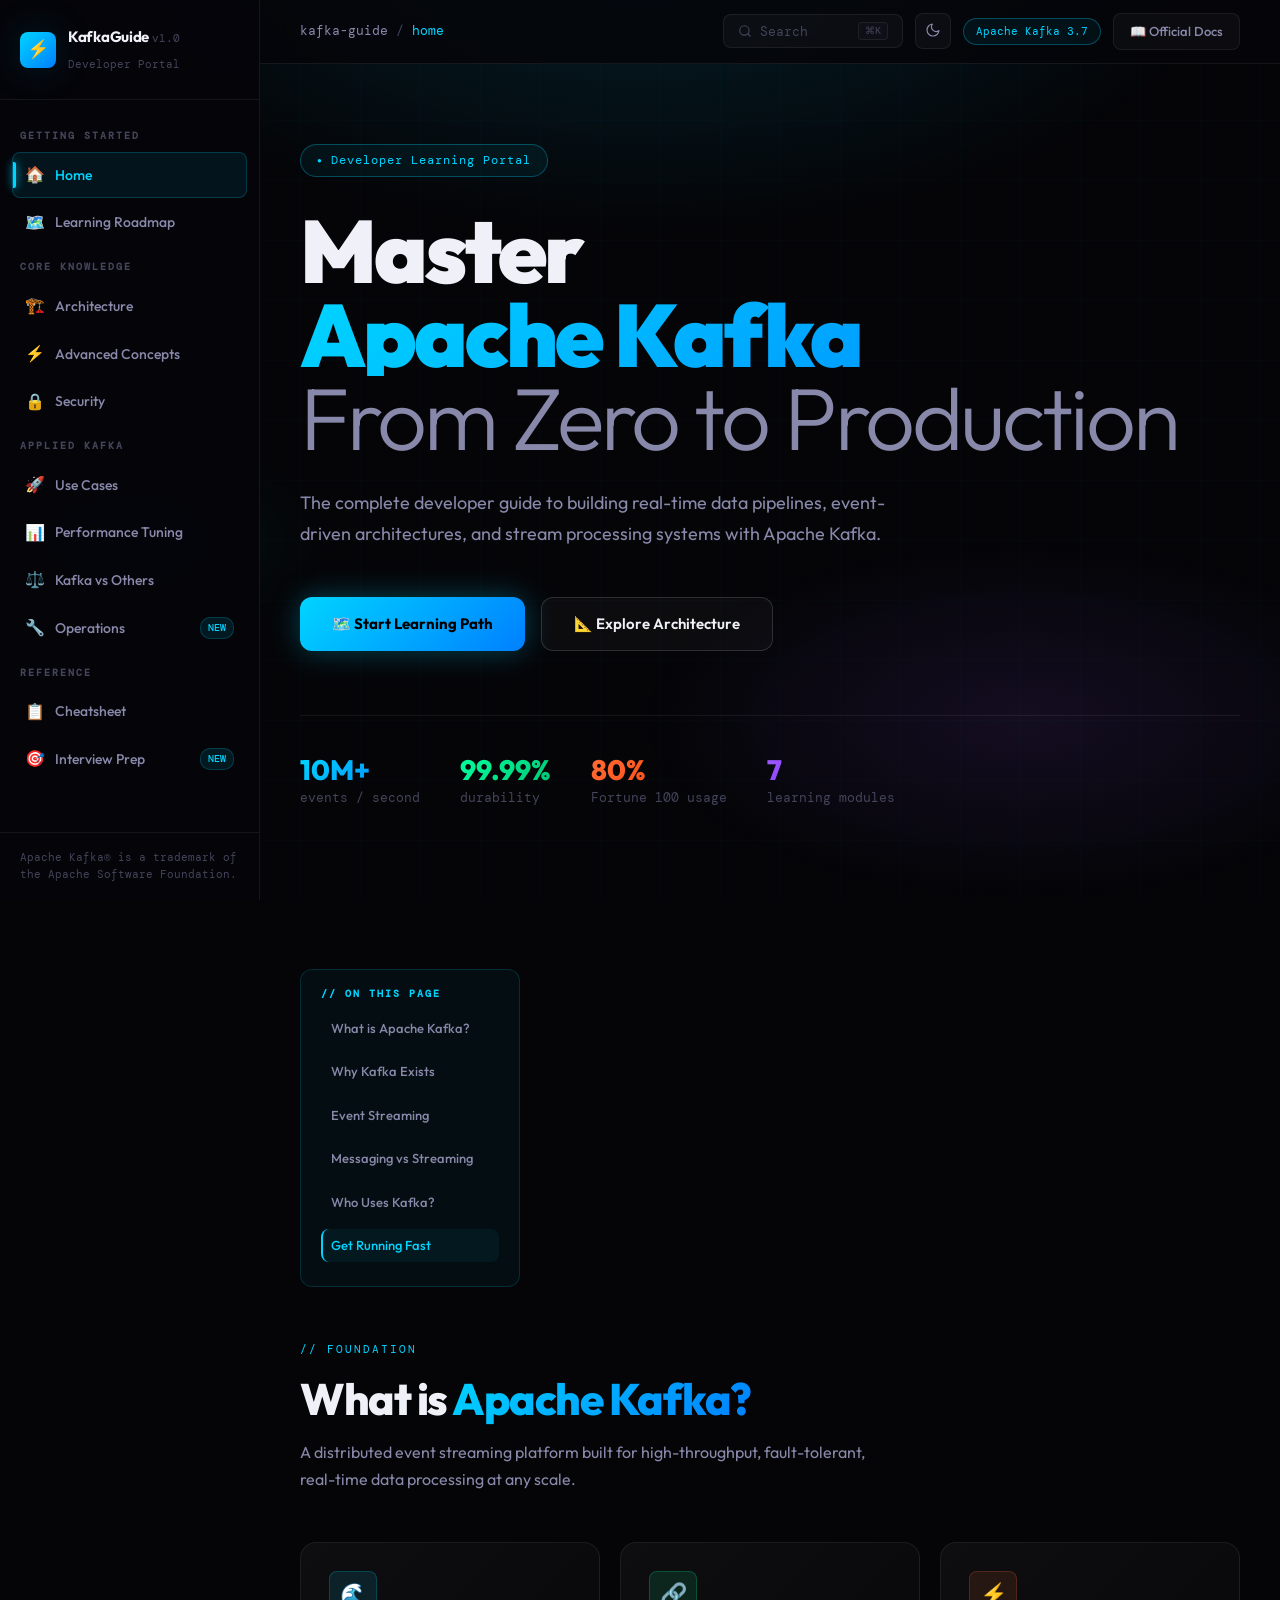
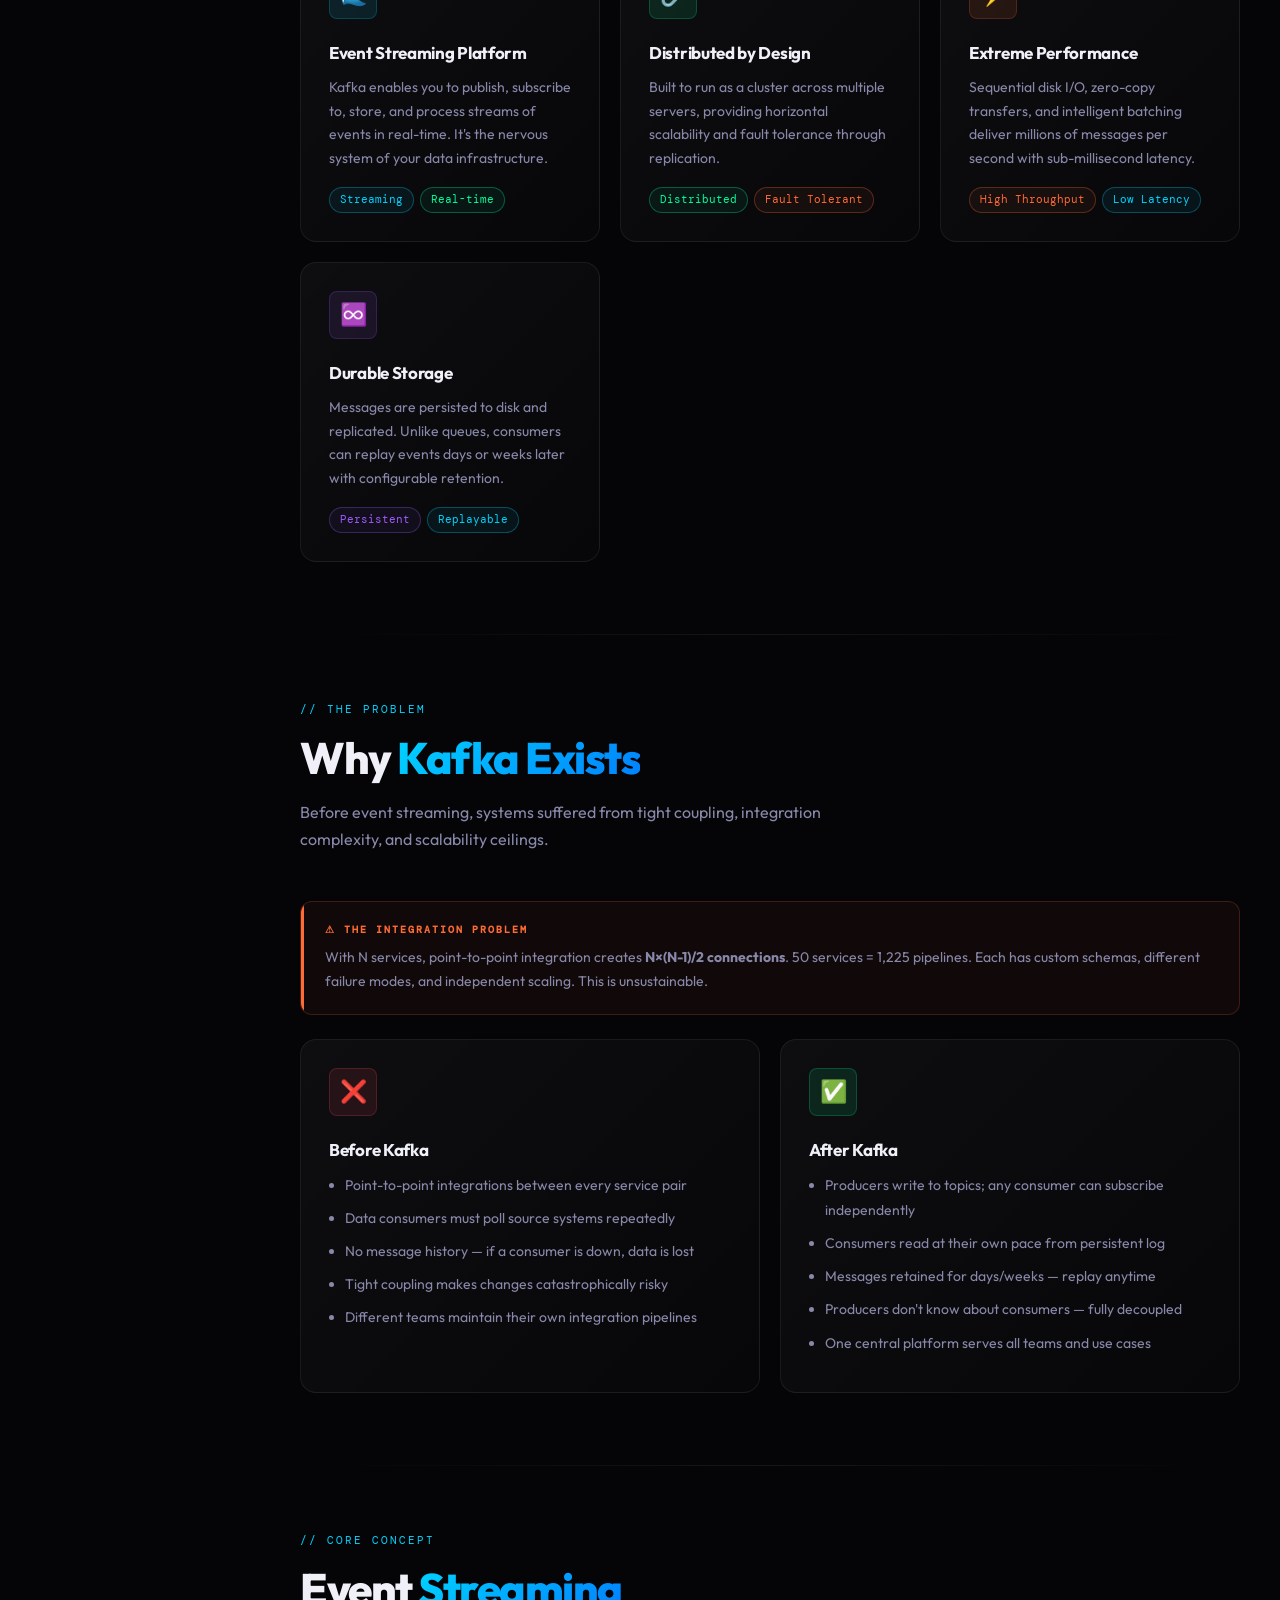
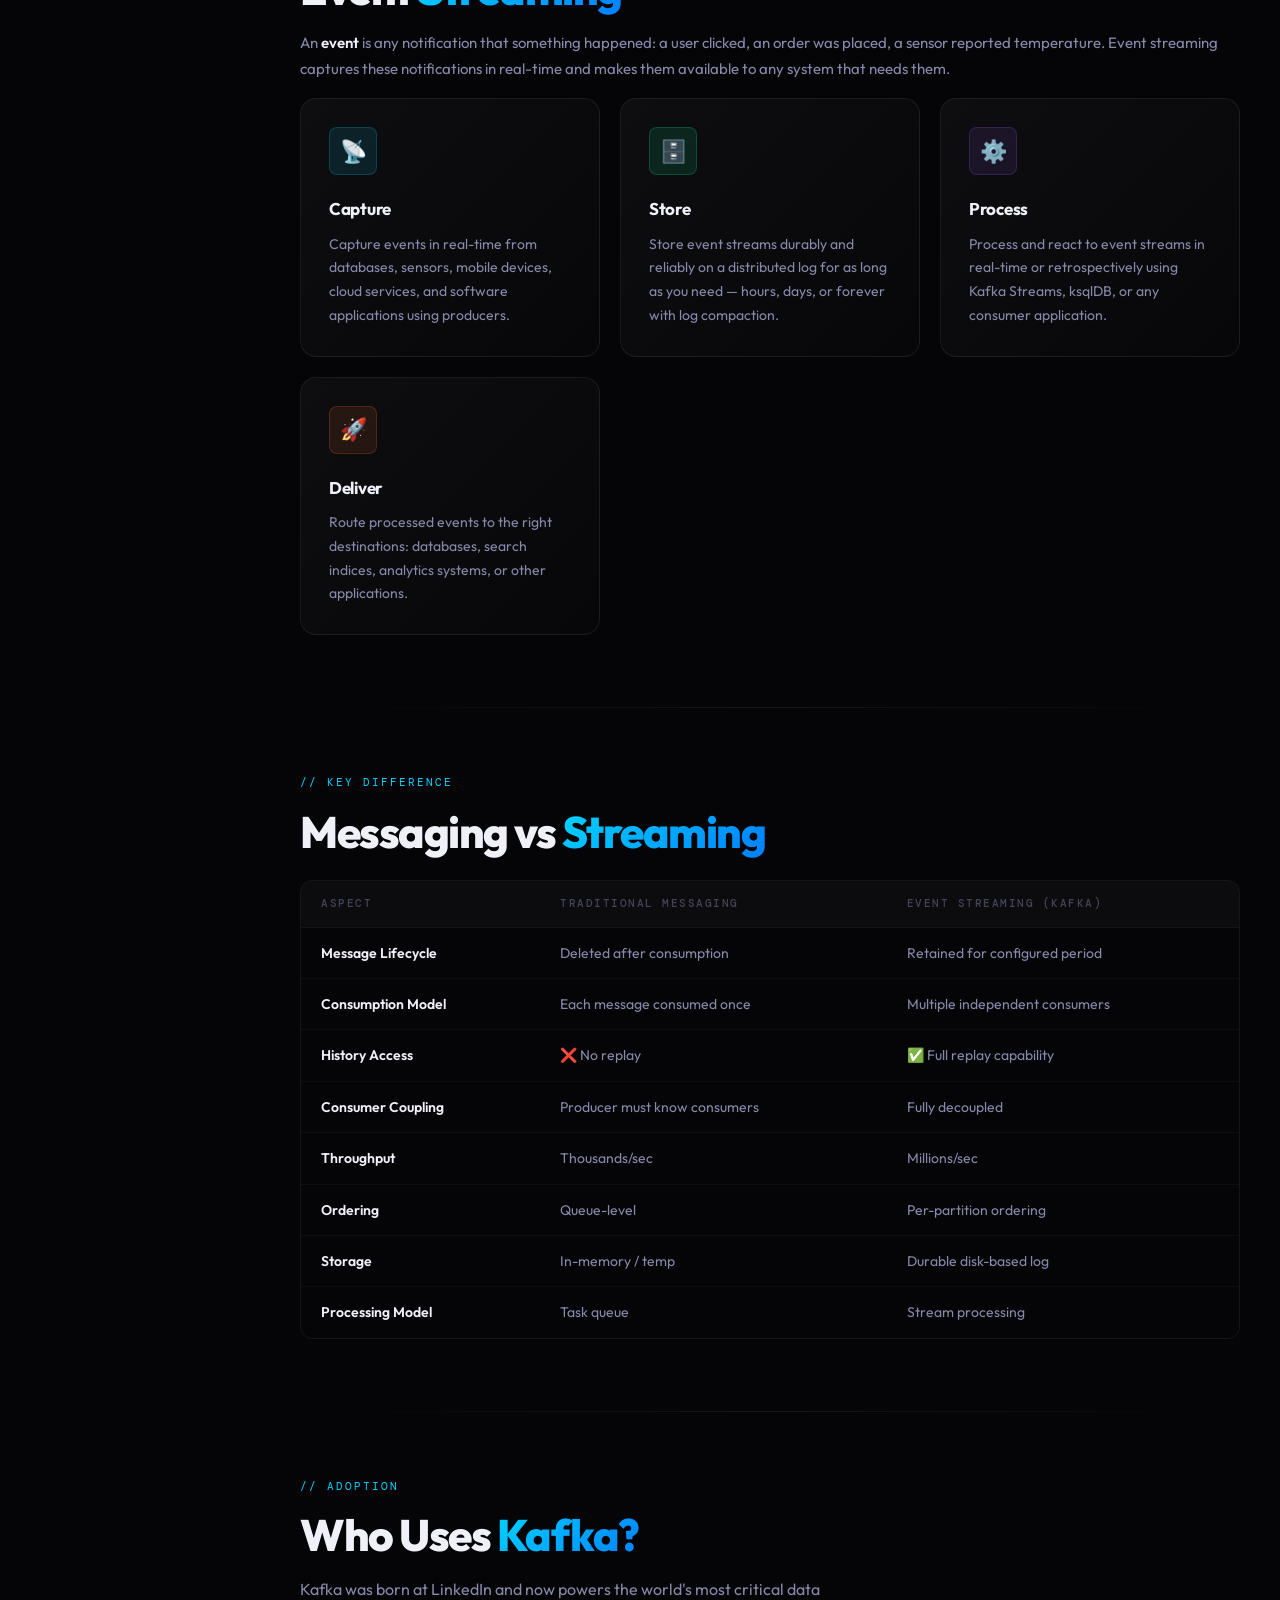
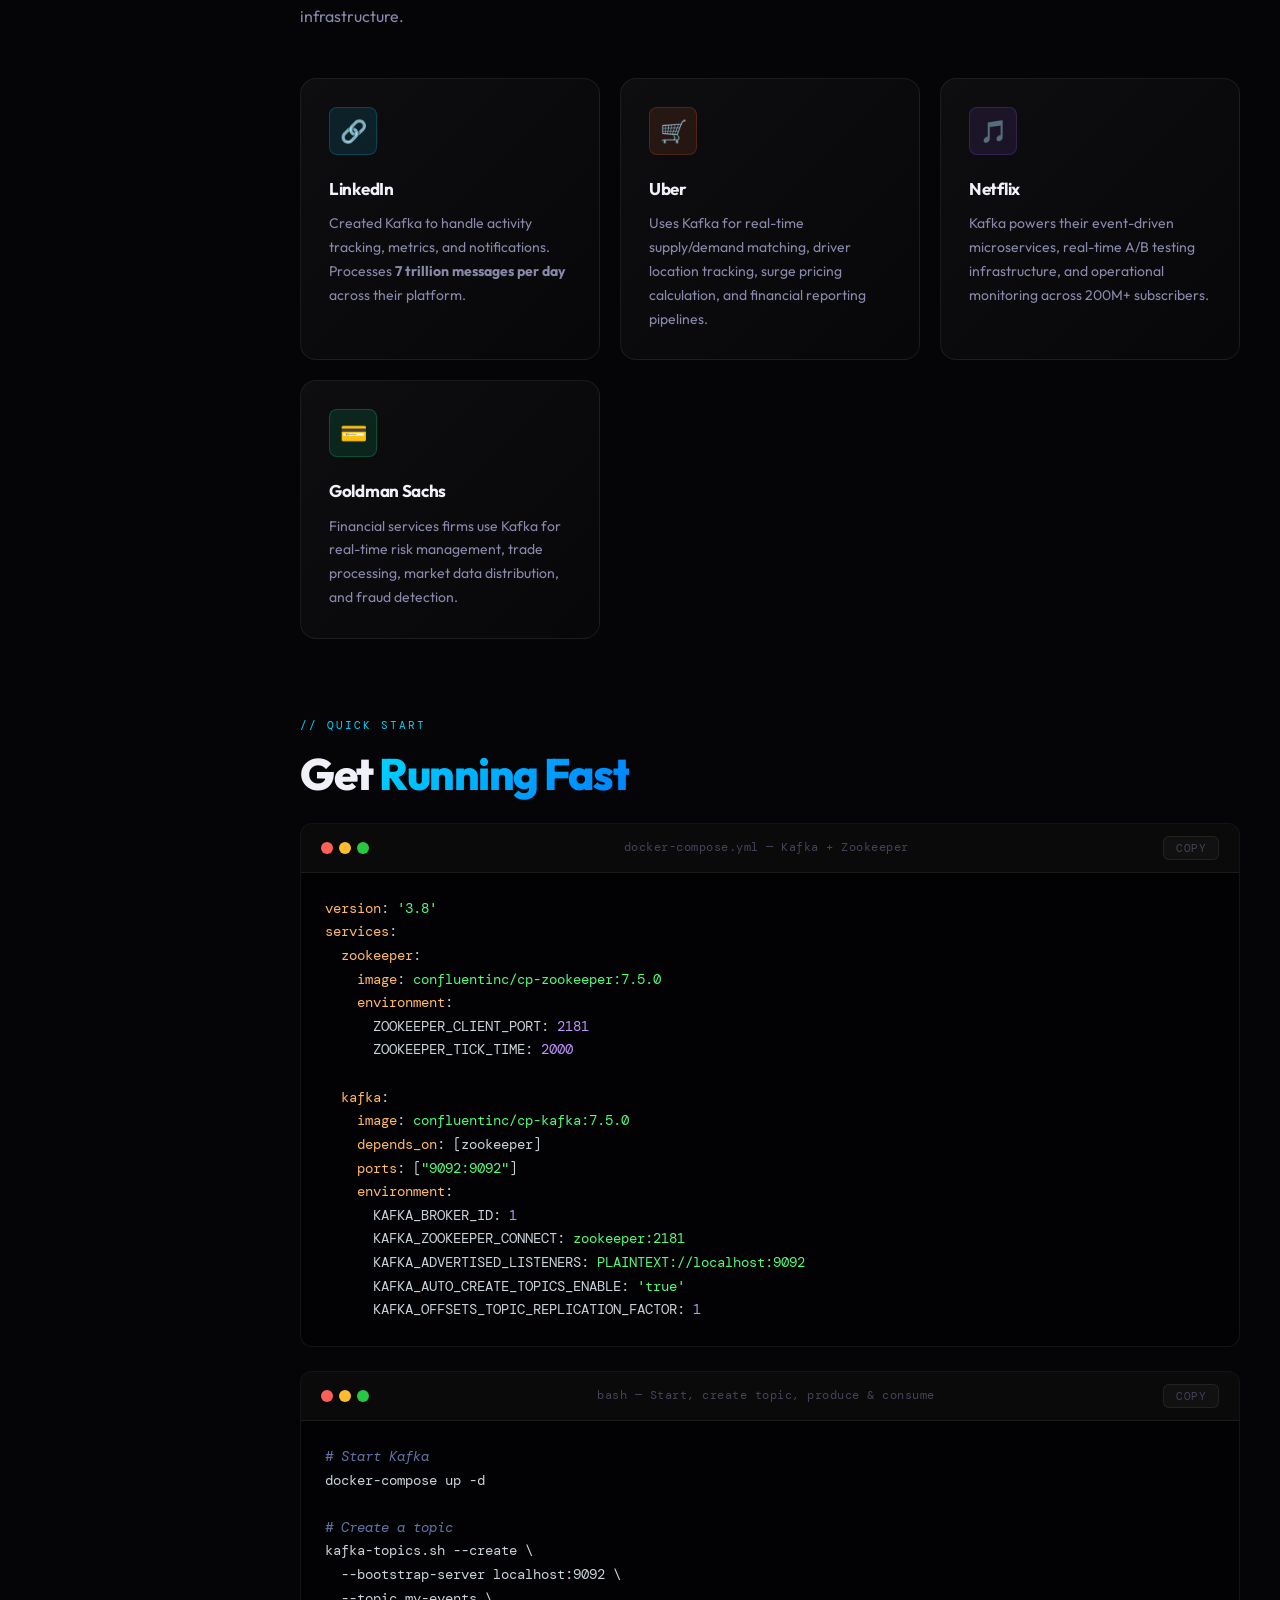
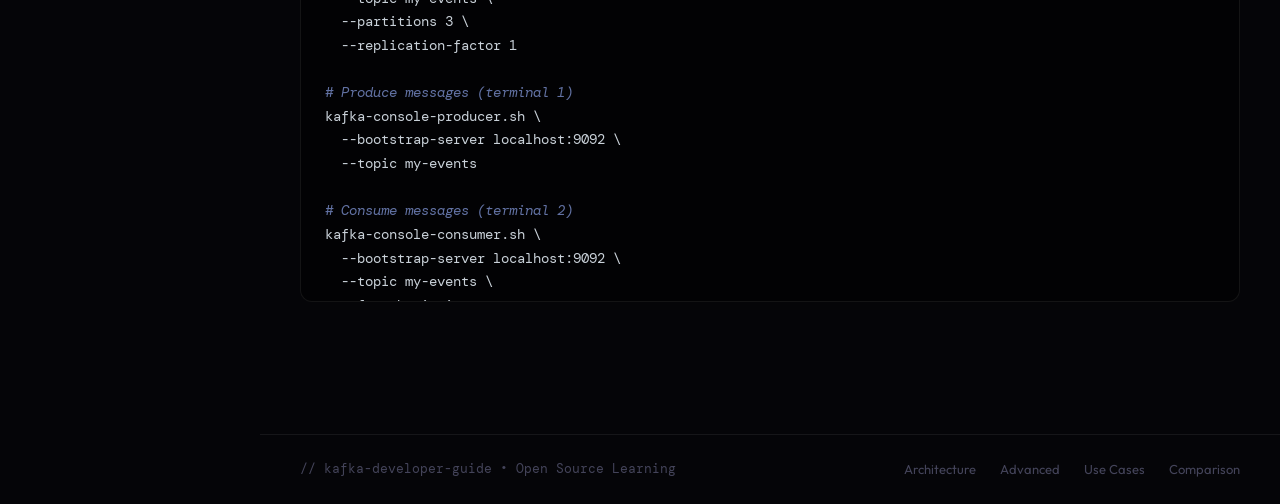
==== index.html @ 5b2eb234 "Merge branch 'master' of https://github.com/deannos/kafka-learning-guide" ====
<!doctype html>
<html lang="en" data-theme="dark">
  <head>
    <meta charset="UTF-8" />
    <meta name="viewport" content="width=device-width, initial-scale=1.0" />
    <title>Kafka Developer Guide — Learn Apache Kafka</title>
    <meta
      name="description"
      content="The complete developer guide to Apache Kafka — event streaming, real-time data pipelines, stream processing, and production architecture from zero to expert."
    />
    <link rel="preconnect" href="https://fonts.googleapis.com" />
    <link rel="preconnect" href="https://fonts.gstatic.com" crossorigin />
    <script>
      !(function () {
        var t = localStorage.getItem("kguide-theme");
        t && document.documentElement.setAttribute("data-theme", t);
      })();
    </script>
    <link rel="icon" href="favicon.svg" type="image/svg+xml" />
    <link rel="stylesheet" href="css/style.css" />
  </head>
  <body>
    <button class="sidebar-toggle">☰</button>

    <div class="site-wrapper">
      <!-- SIDEBAR -->
      <aside class="sidebar">
        <a href="index.html" class="sidebar-logo">
          <div class="sidebar-logo-icon">⚡</div>
          <div class="sidebar-logo-text">
            <span class="name">KafkaGuide</span>
            <span class="version">v1.0 Developer Portal</span>
          </div>
        </a>
        <nav class="sidebar-nav">
          <div class="nav-section-label">Getting Started</div>
          <a href="index.html" class="nav-item"
            ><span class="nav-icon">🏠</span> Home</a
          >
          <a href="roadmap.html" class="nav-item"
            ><span class="nav-icon">🗺️</span> Learning Roadmap</a
          >
          <div class="nav-section-label">Core Knowledge</div>
          <a href="architecture.html" class="nav-item"
            ><span class="nav-icon">🏗️</span> Architecture</a
          >
          <a href="advanced.html" class="nav-item"
            ><span class="nav-icon">⚡</span> Advanced Concepts</a
          >
          <a href="security.html" class="nav-item"
            ><span class="nav-icon">🔒</span> Security</a
          >
          <div class="nav-section-label">Applied Kafka</div>
          <a href="usecases.html" class="nav-item"
            ><span class="nav-icon">🚀</span> Use Cases</a
          >
          <a href="performance.html" class="nav-item"
            ><span class="nav-icon">📊</span> Performance Tuning</a
          >
          <a href="comparison.html" class="nav-item"
            ><span class="nav-icon">⚖️</span> Kafka vs Others</a
          >
          <a href="operations.html" class="nav-item"
            ><span class="nav-icon">🔧</span> Operations<span class="nav-badge"
              >NEW</span
            ></a
          >
          <div class="nav-section-label">Reference</div>
          <a href="cheatsheet.html" class="nav-item"
            ><span class="nav-icon">📋</span> Cheatsheet</a
          >
          <a href="interview.html" class="nav-item"
            ><span class="nav-icon">🎯</span> Interview Prep<span
              class="nav-badge"
              >NEW</span
            ></a
          >
        </nav>
        <div class="sidebar-footer">
          <div class="sidebar-footer-text">
            Apache Kafka® is a trademark of<br />the Apache Software Foundation.
          </div>
        </div>
      </aside>

      <!-- MAIN -->
      <div class="main-content">
        <header class="header">
          <div class="header-breadcrumb">
            <span>kafka-guide</span>
            <span style="color: var(--text-muted)">/</span>
            <span class="current">home</span>
          </div>
          <div class="header-right">
            <button
              class="theme-toggle"
              title="Toggle dark/light mode"
              aria-label="Toggle theme"
            >
              <span class="icon-sun"
                ><svg
                  xmlns="http://www.w3.org/2000/svg"
                  width="16"
                  height="16"
                  viewBox="0 0 24 24"
                  fill="none"
                  stroke="currentColor"
                  stroke-width="1.75"
                  stroke-linecap="round"
                  stroke-linejoin="round"
                >
                  <circle cx="12" cy="12" r="5" />
                  <line x1="12" y1="1" x2="12" y2="3" />
                  <line x1="12" y1="21" x2="12" y2="23" />
                  <line x1="4.22" y1="4.22" x2="5.64" y2="5.64" />
                  <line x1="18.36" y1="18.36" x2="19.78" y2="19.78" />
                  <line x1="1" y1="12" x2="3" y2="12" />
                  <line x1="21" y1="12" x2="23" y2="12" />
                  <line x1="4.22" y1="19.78" x2="5.64" y2="18.36" />
                  <line x1="18.36" y1="5.64" x2="19.78" y2="4.22" /></svg></span
              ><span class="icon-moon"
                ><svg
                  xmlns="http://www.w3.org/2000/svg"
                  width="16"
                  height="16"
                  viewBox="0 0 24 24"
                  fill="none"
                  stroke="currentColor"
                  stroke-width="1.75"
                  stroke-linecap="round"
                  stroke-linejoin="round"
                >
                  <path
                    d="M21 12.79A9 9 0 1 1 11.21 3 7 7 0 0 0 21 12.79z"
                  /></svg
              ></span>
            </button>
            <span class="header-tag">Apache Kafka 3.7</span>
            <a
              href="https://kafka.apache.org/documentation"
              target="_blank"
              class="github-btn"
            >
              📖 Official Docs
            </a>
          </div>
        </header>

    <!-- HERO -->
    <section class="hero">
      <div class="hero-eyebrow">Developer Learning Portal</div>
      <h1 class="hero-title">
        <span class="line1">Master</span>
        <span class="line2">Apache Kafka</span>
        <span class="line3">From Zero to Production</span>
      </h1>
      <p class="hero-desc">
        The complete developer guide to building real-time data pipelines, event-driven architectures, and stream processing systems with Apache Kafka.
      </p>
      <div class="hero-actions">
        <a href="roadmap.html" class="btn-primary">🗺️ Start Learning Path</a>
        <a href="architecture.html" class="btn-secondary">📐 Explore Architecture</a>
      </div>
      <div class="hero-stats">
        <div class="stat-item">
          <span class="stat-value">10M+</span>
          <span class="stat-label">events / second</span>
        </div>
        <div class="stat-item">
          <span class="stat-value green">99.99%</span>
          <span class="stat-label">durability</span>
        </div>
        <div class="stat-item">
          <span class="stat-value orange">80%</span>
          <span class="stat-label">Fortune 100 usage</span>
        </div>
        <div class="stat-item">
          <span class="stat-value" style="background:var(--gradient-purple);-webkit-background-clip:text;background-clip:text;">7</span>
          <span class="stat-label">learning modules</span>
        </div>
      </div>
    </section>

        <!-- WHAT IS KAFKA -->
        <div class="page-content">
          <div class="content-section fade-in">
            <div class="section-eyebrow">// FOUNDATION</div>
            <h2 class="section-title">What is <span>Apache Kafka?</span></h2>
            <p class="section-subtitle">
              A distributed event streaming platform built for high-throughput,
              fault-tolerant, real-time data processing at any scale.
            </p>

            <div class="cards-grid">
              <div class="card fade-in stagger-1">
                <div class="card-accent-top"></div>
                <div class="card-icon cyan">🌊</div>
                <div class="card-title">Event Streaming Platform</div>
                <div class="card-desc">
                  Kafka enables you to publish, subscribe to, store, and process
                  streams of events in real-time. It's the nervous system of
                  your data infrastructure.
                </div>
                <div class="card-tags">
                  <span class="tag cyan">Streaming</span
                  ><span class="tag green">Real-time</span>
                </div>
              </div>
              <div class="card fade-in stagger-2">
                <div class="card-accent-top"></div>
                <div class="card-icon green">🔗</div>
                <div class="card-title">Distributed by Design</div>
                <div class="card-desc">
                  Built to run as a cluster across multiple servers, providing
                  horizontal scalability and fault tolerance through
                  replication.
                </div>
                <div class="card-tags">
                  <span class="tag green">Distributed</span
                  ><span class="tag orange">Fault Tolerant</span>
                </div>
              </div>
              <div class="card fade-in stagger-3">
                <div class="card-accent-top"></div>
                <div class="card-icon orange">⚡</div>
                <div class="card-title">Extreme Performance</div>
                <div class="card-desc">
                  Sequential disk I/O, zero-copy transfers, and intelligent
                  batching deliver millions of messages per second with
                  sub-millisecond latency.
                </div>
                <div class="card-tags">
                  <span class="tag orange">High Throughput</span
                  ><span class="tag cyan">Low Latency</span>
                </div>
              </div>
              <div class="card fade-in stagger-4">
                <div class="card-accent-top"></div>
                <div class="card-icon purple">♾️</div>
                <div class="card-title">Durable Storage</div>
                <div class="card-desc">
                  Messages are persisted to disk and replicated. Unlike queues,
                  consumers can replay events days or weeks later with
                  configurable retention.
                </div>
                <div class="card-tags">
                  <span class="tag purple">Persistent</span
                  ><span class="tag cyan">Replayable</span>
                </div>
              </div>
            </div>
          </div>

          <div class="section-divider"></div>

          <!-- WHY KAFKA -->
          <div class="content-section fade-in">
            <div class="section-eyebrow">// THE PROBLEM</div>
            <h2 class="section-title">Why <span>Kafka Exists</span></h2>
            <p class="section-subtitle">
              Before event streaming, systems suffered from tight coupling,
              integration complexity, and scalability ceilings.
            </p>

            <div class="info-box orange fade-in">
              <div class="info-label">⚠ The Integration Problem</div>
              <div class="info-text">
                With N services, point-to-point integration creates
                <strong>N×(N-1)/2 connections</strong>. 50 services = 1,225
                pipelines. Each has custom schemas, different failure modes, and
                independent scaling. This is unsustainable.
              </div>
            </div>

            <div class="cards-grid-2 cards-grid fade-in">
              <div class="card">
                <div class="card-icon red">❌</div>
                <div class="card-title">Before Kafka</div>
                <div class="card-desc">
                  <ul style="padding-left: 16px; margin: 0">
                    <li>
                      Point-to-point integrations between every service pair
                    </li>
                    <li>Data consumers must poll source systems repeatedly</li>
                    <li>
                      No message history — if a consumer is down, data is lost
                    </li>
                    <li>Tight coupling makes changes catastrophically risky</li>
                    <li>
                      Different teams maintain their own integration pipelines
                    </li>
                  </ul>
                </div>
              </div>
              <div class="card">
                <div class="card-icon green">✅</div>
                <div class="card-title">After Kafka</div>
                <div class="card-desc">
                  <ul style="padding-left: 16px; margin: 0">
                    <li>
                      Producers write to topics; any consumer can subscribe
                      independently
                    </li>
                    <li>
                      Consumers read at their own pace from persistent log
                    </li>
                    <li>Messages retained for days/weeks — replay anytime</li>
                    <li>
                      Producers don't know about consumers — fully decoupled
                    </li>
                    <li>One central platform serves all teams and use cases</li>
                  </ul>
                </div>
              </div>
            </div>
          </div>

          <div class="section-divider"></div>

          <!-- EVENT STREAMING -->
          <div class="content-section fade-in">
            <div class="section-eyebrow">// CORE CONCEPT</div>
            <h2 class="section-title">Event <span>Streaming</span></h2>

            <p>
              An <strong>event</strong> is any notification that something
              happened: a user clicked, an order was placed, a sensor reported
              temperature. Event streaming captures these notifications in
              real-time and makes them available to any system that needs them.
            </p>

            <div class="cards-grid fade-in">
              <div class="card">
                <div class="card-icon cyan">📡</div>
                <div class="card-title">Capture</div>
                <div class="card-desc">
                  Capture events in real-time from databases, sensors, mobile
                  devices, cloud services, and software applications using
                  producers.
                </div>
              </div>
              <div class="card">
                <div class="card-icon green">🗄️</div>
                <div class="card-title">Store</div>
                <div class="card-desc">
                  Store event streams durably and reliably on a distributed log
                  for as long as you need — hours, days, or forever with log
                  compaction.
                </div>
              </div>
              <div class="card">
                <div class="card-icon purple">⚙️</div>
                <div class="card-title">Process</div>
                <div class="card-desc">
                  Process and react to event streams in real-time or
                  retrospectively using Kafka Streams, ksqlDB, or any consumer
                  application.
                </div>
              </div>
              <div class="card">
                <div class="card-icon orange">🚀</div>
                <div class="card-title">Deliver</div>
                <div class="card-desc">
                  Route processed events to the right destinations: databases,
                  search indices, analytics systems, or other applications.
                </div>
              </div>
            </div>
          </div>

          <div class="section-divider"></div>

          <!-- MESSAGING VS STREAMING -->
          <div class="content-section fade-in">
            <div class="section-eyebrow">// KEY DIFFERENCE</div>
            <h2 class="section-title">Messaging vs <span>Streaming</span></h2>

            <div class="table-wrap fade-in">
              <table>
                <thead>
                  <tr>
                    <th>Aspect</th>
                    <th>Traditional Messaging</th>
                    <th>Event Streaming (Kafka)</th>
                  </tr>
                </thead>
                <tbody>
                  <tr>
                    <td><strong>Message Lifecycle</strong></td>
                    <td>Deleted after consumption</td>
                    <td>Retained for configured period</td>
                  </tr>
                  <tr>
                    <td><strong>Consumption Model</strong></td>
                    <td>Each message consumed once</td>
                    <td>Multiple independent consumers</td>
                  </tr>
                  <tr>
                    <td><strong>History Access</strong></td>
                    <td>❌ No replay</td>
                    <td class="yes">✅ Full replay capability</td>
                  </tr>
                  <tr>
                    <td><strong>Consumer Coupling</strong></td>
                    <td>Producer must know consumers</td>
                    <td>Fully decoupled</td>
                  </tr>
                  <tr>
                    <td><strong>Throughput</strong></td>
                    <td>Thousands/sec</td>
                    <td class="yes">Millions/sec</td>
                  </tr>
                  <tr>
                    <td><strong>Ordering</strong></td>
                    <td>Queue-level</td>
                    <td class="yes">Per-partition ordering</td>
                  </tr>
                  <tr>
                    <td><strong>Storage</strong></td>
                    <td>In-memory / temp</td>
                    <td class="yes">Durable disk-based log</td>
                  </tr>
                  <tr>
                    <td><strong>Processing Model</strong></td>
                    <td>Task queue</td>
                    <td class="yes">Stream processing</td>
                  </tr>
                </tbody>
              </table>
            </div>
          </div>

          <div class="section-divider"></div>

          <!-- WHO USES KAFKA -->
          <div class="content-section fade-in">
            <div class="section-eyebrow">// ADOPTION</div>
            <h2 class="section-title">Who Uses <span>Kafka?</span></h2>
            <p class="section-subtitle">
              Kafka was born at LinkedIn and now powers the world's most
              critical data infrastructure.
            </p>
            <div class="cards-grid fade-in">
              <div class="card">
                <div class="card-icon cyan">🔗</div>
                <div class="card-title">LinkedIn</div>
                <div class="card-desc">
                  Created Kafka to handle activity tracking, metrics, and
                  notifications. Processes
                  <strong>7 trillion messages per day</strong> across their
                  platform.
                </div>
              </div>
              <div class="card">
                <div class="card-icon orange">🛒</div>
                <div class="card-title">Uber</div>
                <div class="card-desc">
                  Uses Kafka for real-time supply/demand matching, driver
                  location tracking, surge pricing calculation, and financial
                  reporting pipelines.
                </div>
              </div>
              <div class="card">
                <div class="card-icon purple">🎵</div>
                <div class="card-title">Netflix</div>
                <div class="card-desc">
                  Kafka powers their event-driven microservices, real-time A/B
                  testing infrastructure, and operational monitoring across
                  200M+ subscribers.
                </div>
              </div>
              <div class="card">
                <div class="card-icon green">💳</div>
                <div class="card-title">Goldman Sachs</div>
                <div class="card-desc">
                  Financial services firms use Kafka for real-time risk
                  management, trade processing, market data distribution, and
                  fraud detection.
                </div>
              </div>
            </div>
          </div>

          <!-- QUICK START SECTION -->
          <div class="content-section fade-in">
            <div class="section-eyebrow">// QUICK START</div>
            <h2 class="section-title">Get <span>Running Fast</span></h2>

            <div class="code-wrap fade-in">
              <div class="code-header">
                <div class="code-dots">
                  <span class="code-dot red"></span
                  ><span class="code-dot yellow"></span
                  ><span class="code-dot green"></span>
                </div>
                <span class="code-title"
                  >docker-compose.yml — Kafka + Zookeeper</span
                >
                <button class="copy-btn">COPY</button>
              </div>
              <pre><span class="prop">version</span>: <span class="str">'3.8'</span>
<span class="prop">services</span>:
  <span class="prop">zookeeper</span>:
    <span class="prop">image</span>: <span class="str">confluentinc/cp-zookeeper:7.5.0</span>
    <span class="prop">environment</span>:
      ZOOKEEPER_CLIENT_PORT: <span class="num">2181</span>
      ZOOKEEPER_TICK_TIME: <span class="num">2000</span>

  <span class="prop">kafka</span>:
    <span class="prop">image</span>: <span class="str">confluentinc/cp-kafka:7.5.0</span>
    <span class="prop">depends_on</span>: [zookeeper]
    <span class="prop">ports</span>: [<span class="str">"9092:9092"</span>]
    <span class="prop">environment</span>:
      KAFKA_BROKER_ID: <span class="num">1</span>
      KAFKA_ZOOKEEPER_CONNECT: <span class="str">zookeeper:2181</span>
      KAFKA_ADVERTISED_LISTENERS: <span class="str">PLAINTEXT://localhost:9092</span>
      KAFKA_AUTO_CREATE_TOPICS_ENABLE: <span class="str">'true'</span>
      KAFKA_OFFSETS_TOPIC_REPLICATION_FACTOR: <span class="num">1</span></pre>
            </div>

            <div class="code-wrap fade-in">
              <div class="code-header">
                <div class="code-dots">
                  <span class="code-dot red"></span
                  ><span class="code-dot yellow"></span
                  ><span class="code-dot green"></span>
                </div>
                <span class="code-title"
                  >bash — Start, create topic, produce & consume</span
                >
                <button class="copy-btn">COPY</button>
              </div>
              <pre><span class="cm"># Start Kafka</span>
docker-compose up -d

<span class="cm"># Create a topic</span>
kafka-topics.sh --create \
  --bootstrap-server localhost:9092 \
  --topic my-events \
  --partitions 3 \
  --replication-factor 1

<span class="cm"># Produce messages (terminal 1)</span>
kafka-console-producer.sh \
  --bootstrap-server localhost:9092 \
  --topic my-events

<span class="cm"># Consume messages (terminal 2)</span>
kafka-console-consumer.sh \
  --bootstrap-server localhost:9092 \
  --topic my-events \
  --from-beginning</pre>
            </div>
          </div>
        </div>
        <!-- /page-content -->

        <footer class="footer">
          <span class="footer-text"
            >// kafka-developer-guide • Open Source Learning</span
          >
          <div class="footer-links">
            <a href="architecture.html" class="footer-link">Architecture</a>
            <a href="advanced.html" class="footer-link">Advanced</a>
            <a href="usecases.html" class="footer-link">Use Cases</a>
            <a href="comparison.html" class="footer-link">Comparison</a>
          </div>
        </footer>
      </div>
    </div>

    <script src="js/search-data.js"></script>
    <script src="js/app.js"></script>
  </body>
</html>
---- css/style.css ----
@import url('https://fonts.googleapis.com/css2?family=DM+Mono:ital,wght@0,300;0,400;0,500;1,300&family=Outfit:wght@300;400;500;600;700;800;900&display=swap');

:root {
  --bg-primary: #050508;
  --bg-secondary: #0a0a10;
  --bg-tertiary: #0f0f18;
  --bg-card: rgba(255,255,255,0.03);
  --bg-card-hover: rgba(255,255,255,0.06);
  --bg-glass: rgba(10,10,20,0.7);
  --border: rgba(255,255,255,0.07);
  --border-bright: rgba(255,255,255,0.14);
  --border-accent: rgba(0,212,255,0.3);
  --accent-cyan: #00d4ff;
  --accent-green: #00ff9d;
  --accent-orange: #ff6b35;
  --accent-purple: #9d5cff;
  --accent-yellow: #ffd166;
  --accent-red: #ff4560;
  --text-primary: #f0f0f8;
  --text-secondary: #8888aa;
  --text-muted: #44445a;
  --text-code: #00d4ff;
  --gradient-hero: radial-gradient(ellipse 80% 60% at 50% -10%, rgba(0,212,255,0.15) 0%, transparent 60%), radial-gradient(ellipse 60% 40% at 80% 80%, rgba(157,92,255,0.1) 0%, transparent 50%), radial-gradient(ellipse 40% 30% at 10% 60%, rgba(0,255,157,0.06) 0%, transparent 40%);
  --gradient-card: linear-gradient(135deg, rgba(255,255,255,0.04) 0%, rgba(255,255,255,0.01) 100%);
  --gradient-cyan: linear-gradient(135deg, #00d4ff, #0080ff);
  --gradient-green: linear-gradient(135deg, #00ff9d, #00c875);
  --gradient-orange: linear-gradient(135deg, #ff6b35, #ff3b00);
  --gradient-purple: linear-gradient(135deg, #9d5cff, #6b00ff);
  --sidebar-width: 260px;
  --header-height: 64px;
  --radius: 12px;
  --radius-sm: 8px;
  --radius-lg: 16px;
  --transition: all 0.25s cubic-bezier(0.4, 0, 0.2, 1);
  --font-display: 'Outfit', sans-serif;
  --font-mono: 'DM Mono', monospace;
  --shadow-card: 0 4px 24px rgba(0,0,0,0.4);
  --shadow-glow-cyan: 0 0 40px rgba(0,212,255,0.15);
  --shadow-glow-green: 0 0 40px rgba(0,255,157,0.15);
}

*, *::before, *::after { margin: 0; padding: 0; box-sizing: border-box; }
html { scroll-behavior: smooth; }
@keyframes pageFadeIn { from { opacity: 0; } to { opacity: 1; } }
body { font-family: var(--font-display); background: var(--bg-primary); color: var(--text-primary); line-height: 1.6; overflow-x: hidden; min-height: 100vh; animation: pageFadeIn 0.4s ease; }
body::before { content: ''; position: fixed; inset: 0; background: var(--gradient-hero); pointer-events: none; z-index: 0; }
body::after { content: ''; position: fixed; inset: 0; background-image: linear-gradient(rgba(0,212,255,0.02) 1px, transparent 1px), linear-gradient(90deg, rgba(0,212,255,0.02) 1px, transparent 1px); background-size: 60px 60px; pointer-events: none; z-index: 0; }

::-webkit-scrollbar { width: 6px; }
::-webkit-scrollbar-track { background: var(--bg-secondary); }
::-webkit-scrollbar-thumb { background: rgba(0,212,255,0.3); border-radius: 3px; }

.site-wrapper { display: flex; min-height: 100vh; position: relative; z-index: 1; }

/* SIDEBAR */
.sidebar { width: var(--sidebar-width); height: 100vh; position: fixed; top: 0; left: 0; background: rgba(5,5,10,0.92); backdrop-filter: blur(20px); border-right: 1px solid var(--border); display: flex; flex-direction: column; z-index: 200; transition: var(--transition); overflow-y: auto; }
.sidebar-logo { padding: 24px 20px; border-bottom: 1px solid var(--border); display: flex; align-items: center; gap: 12px; text-decoration: none; }
.sidebar-logo-icon { width: 36px; height: 36px; background: var(--gradient-cyan); border-radius: 8px; display: flex; align-items: center; justify-content: center; font-size: 18px; flex-shrink: 0; box-shadow: var(--shadow-glow-cyan); }
.sidebar-logo-text .name { font-size: 15px; font-weight: 700; color: var(--text-primary); letter-spacing: -0.3px; }
.sidebar-logo-text .version { font-size: 11px; color: var(--text-muted); font-family: var(--font-mono); }
.sidebar-nav { flex: 1; padding: 16px 12px; display: flex; flex-direction: column; gap: 2px; }
.nav-section-label { font-size: 10px; font-weight: 600; letter-spacing: 2px; text-transform: uppercase; color: var(--text-muted); padding: 12px 8px 6px; font-family: var(--font-mono); }
.nav-item { display: flex; align-items: center; gap: 10px; padding: 9px 12px; border-radius: var(--radius-sm); text-decoration: none; color: var(--text-secondary); font-size: 14px; font-weight: 500; transition: var(--transition); position: relative; cursor: pointer; border: 1px solid transparent; }
.nav-item:hover { color: var(--text-primary); background: var(--bg-card-hover); border-color: var(--border); }
.nav-item.active { color: var(--accent-cyan); background: rgba(0,212,255,0.08); border-color: rgba(0,212,255,0.2); }
.nav-item.active::before { content: ''; position: absolute; left: 0; top: 50%; transform: translateY(-50%); width: 3px; height: 60%; background: var(--accent-cyan); border-radius: 0 2px 2px 0; box-shadow: 0 0 8px var(--accent-cyan); }
.nav-item .nav-icon { font-size: 16px; flex-shrink: 0; width: 20px; text-align: center; }
.nav-item .nav-badge { margin-left: auto; font-size: 10px; font-family: var(--font-mono); padding: 2px 7px; border-radius: 10px; background: rgba(0,212,255,0.1); color: var(--accent-cyan); border: 1px solid rgba(0,212,255,0.2); }
.sidebar-footer { padding: 16px 20px; border-top: 1px solid var(--border); }
.sidebar-footer-text { font-size: 11px; color: var(--text-muted); font-family: var(--font-mono); line-height: 1.6; }
.sidebar-toggle { display: none; position: fixed; top: 16px; left: 16px; z-index: 300; background: var(--bg-glass); border: 1px solid var(--border); border-radius: var(--radius-sm); padding: 8px 12px; cursor: pointer; color: var(--text-primary); font-size: 18px; backdrop-filter: blur(10px); }

/* MAIN */
.main-content { margin-left: var(--sidebar-width); flex: 1; min-height: 100vh; display: flex; flex-direction: column; }

/* HEADER */
.header { height: var(--header-height); position: sticky; top: 0; background: rgba(5,5,10,0.85); backdrop-filter: blur(20px); border-bottom: 1px solid var(--border); display: flex; align-items: center; padding: 0 40px; z-index: 100; gap: 20px; }
.header-breadcrumb { display: flex; align-items: center; gap: 8px; font-size: 13px; color: var(--text-muted); font-family: var(--font-mono); }
.header-breadcrumb span { color: var(--text-secondary); }
.header-breadcrumb .current { color: var(--accent-cyan); }
.header-right { margin-left: auto; display: flex; align-items: center; gap: 12px; }
.header-tag { font-size: 11px; font-family: var(--font-mono); padding: 4px 12px; border-radius: 20px; border: 1px solid var(--border-accent); color: var(--accent-cyan); background: rgba(0,212,255,0.06); }
.github-btn { display: flex; align-items: center; gap: 6px; padding: 7px 16px; background: var(--bg-card); border: 1px solid var(--border); border-radius: var(--radius-sm); color: var(--text-secondary); text-decoration: none; font-size: 13px; font-weight: 500; transition: var(--transition); }
.github-btn:hover { border-color: var(--border-bright); color: var(--text-primary); background: var(--bg-card-hover); }

/* PAGE CONTENT */
.page-content { flex: 1; padding: 60px 40px; max-width: 1100px; width: 100%; }

/* HERO */
.hero { padding: 80px 40px 100px; position: relative; max-width: 1100px; }
.hero-eyebrow { display: inline-flex; align-items: center; gap: 8px; font-family: var(--font-mono); font-size: 12px; color: var(--accent-cyan); border: 1px solid rgba(0,212,255,0.3); padding: 6px 16px; border-radius: 20px; background: rgba(0,212,255,0.06); margin-bottom: 32px; letter-spacing: 1px; }
.hero-eyebrow::before { content: '●'; font-size: 8px; animation: pulse 2s infinite; }
@keyframes pulse { 0%, 100% { opacity: 1; } 50% { opacity: 0.3; } }
.hero-title { font-size: clamp(48px, 7vw, 88px); font-weight: 900; line-height: 0.95; letter-spacing: -3px; margin-bottom: 28px; }
.hero-title .line1 { display: block; color: var(--text-primary); }
.hero-title .line2 { display: block; background: var(--gradient-cyan); -webkit-background-clip: text; -webkit-text-fill-color: transparent; background-clip: text; }
.hero-title .line3 { display: block; color: var(--text-secondary); font-weight: 300; }
.hero-desc { font-size: 18px; color: var(--text-secondary); max-width: 600px; line-height: 1.7; margin-bottom: 48px; font-weight: 400; }
.hero-actions { display: flex; gap: 16px; flex-wrap: wrap; }
.btn-primary { display: inline-flex; align-items: center; gap: 8px; padding: 14px 32px; background: var(--gradient-cyan); color: #000; border: none; border-radius: var(--radius); font-family: var(--font-display); font-size: 15px; font-weight: 700; cursor: pointer; text-decoration: none; transition: var(--transition); box-shadow: 0 0 30px rgba(0,212,255,0.3); }
.btn-primary:hover { transform: translateY(-2px); box-shadow: 0 8px 40px rgba(0,212,255,0.4); color: #000; }
.btn-secondary { display: inline-flex; align-items: center; gap: 8px; padding: 14px 32px; background: var(--bg-card); color: var(--text-primary); border: 1px solid var(--border-bright); border-radius: var(--radius); font-family: var(--font-display); font-size: 15px; font-weight: 600; cursor: pointer; text-decoration: none; transition: var(--transition); }
.btn-secondary:hover { background: var(--bg-card-hover); border-color: rgba(0,212,255,0.4); color: var(--accent-cyan); transform: translateY(-2px); }
.hero-stats { display: flex; gap: 40px; margin-top: 64px; padding-top: 40px; border-top: 1px solid var(--border); flex-wrap: wrap; }
.stat-item { display: flex; flex-direction: column; gap: 4px; }
.stat-value { font-size: 28px; font-weight: 800; background: var(--gradient-cyan); -webkit-background-clip: text; -webkit-text-fill-color: transparent; background-clip: text; line-height: 1; }
.stat-value.green { background: var(--gradient-green); -webkit-background-clip: text; background-clip: text; }
.stat-value.orange { background: var(--gradient-orange); -webkit-background-clip: text; background-clip: text; }
.stat-label { font-size: 13px; color: var(--text-muted); font-family: var(--font-mono); }

/* SECTION TITLES */
.section-eyebrow { display: inline-flex; align-items: center; gap: 8px; font-family: var(--font-mono); font-size: 11px; color: var(--accent-cyan); letter-spacing: 2px; text-transform: uppercase; margin-bottom: 16px; }
.section-title { font-size: clamp(28px, 4vw, 44px); font-weight: 800; letter-spacing: -1.5px; line-height: 1.1; margin-bottom: 16px; color: var(--text-primary); }
.section-title span { background: var(--gradient-cyan); -webkit-background-clip: text; -webkit-text-fill-color: transparent; background-clip: text; }
.section-subtitle { font-size: 16px; color: var(--text-secondary); max-width: 600px; line-height: 1.7; margin-bottom: 48px; font-weight: 400; }

/* CARDS */
.cards-grid { display: grid; grid-template-columns: repeat(auto-fill, minmax(300px, 1fr)); gap: 20px; margin-bottom: 60px; }
.cards-grid-2 { grid-template-columns: repeat(auto-fill, minmax(420px, 1fr)); }
.cards-grid-3 { grid-template-columns: repeat(3, 1fr); }
.card { background: var(--gradient-card); border: 1px solid var(--border); border-radius: var(--radius-lg); padding: 28px; transition: var(--transition); position: relative; overflow: hidden; }
.card:hover { border-color: var(--border-accent); transform: translateY(-4px); box-shadow: var(--shadow-card), var(--shadow-glow-cyan); }
.card-accent-top { position: absolute; top: 0; left: 0; right: 0; height: 2px; background: var(--gradient-cyan); opacity: 0; transition: var(--transition); }
.card:hover .card-accent-top { opacity: 1; }
.card-icon { width: 48px; height: 48px; border-radius: var(--radius-sm); display: flex; align-items: center; justify-content: center; font-size: 22px; margin-bottom: 20px; }
.card-icon.cyan { background: rgba(0,212,255,0.1); border: 1px solid rgba(0,212,255,0.2); }
.card-icon.green { background: rgba(0,255,157,0.1); border: 1px solid rgba(0,255,157,0.2); }
.card-icon.orange { background: rgba(255,107,53,0.1); border: 1px solid rgba(255,107,53,0.2); }
.card-icon.purple { background: rgba(157,92,255,0.1); border: 1px solid rgba(157,92,255,0.2); }
.card-icon.yellow { background: rgba(255,209,102,0.1); border: 1px solid rgba(255,209,102,0.2); }
.card-icon.red { background: rgba(255,69,96,0.1); border: 1px solid rgba(255,69,96,0.2); }
.card-title { font-size: 17px; font-weight: 700; margin-bottom: 10px; color: var(--text-primary); letter-spacing: -0.3px; }
.card-desc { font-size: 14px; color: var(--text-secondary); line-height: 1.7; font-weight: 400; }
.card-tags { display: flex; flex-wrap: wrap; gap: 6px; margin-top: 16px; }
.tag { font-size: 11px; font-family: var(--font-mono); padding: 3px 10px; border-radius: 20px; border: 1px solid; }
.tag.cyan { color: var(--accent-cyan); border-color: rgba(0,212,255,0.3); background: rgba(0,212,255,0.06); }
.tag.green { color: var(--accent-green); border-color: rgba(0,255,157,0.3); background: rgba(0,255,157,0.06); }
.tag.orange { color: var(--accent-orange); border-color: rgba(255,107,53,0.3); background: rgba(255,107,53,0.06); }
.tag.purple { color: var(--accent-purple); border-color: rgba(157,92,255,0.3); background: rgba(157,92,255,0.06); }
.tag.yellow { color: var(--accent-yellow); border-color: rgba(255,209,102,0.3); background: rgba(255,209,102,0.06); }

/* CODE */
.code-wrap { background: rgba(0,0,0,0.5); border: 1px solid var(--border); border-radius: var(--radius); overflow: hidden; margin: 24px 0; }
.code-header { display: flex; align-items: center; justify-content: space-between; padding: 12px 20px; background: rgba(255,255,255,0.03); border-bottom: 1px solid var(--border); }
.code-dots { display: flex; gap: 6px; }
.code-dot { width: 12px; height: 12px; border-radius: 50%; }
.code-dot.red { background: #ff5f57; }
.code-dot.yellow { background: #febc2e; }
.code-dot.green { background: #28c840; }
.code-title { font-family: var(--font-mono); font-size: 12px; color: var(--text-muted); letter-spacing: 0.5px; }
.copy-btn { font-family: var(--font-mono); font-size: 11px; padding: 4px 12px; background: var(--bg-card); border: 1px solid var(--border); border-radius: 6px; color: var(--text-muted); cursor: pointer; transition: var(--transition); letter-spacing: 0.5px; }
.copy-btn:hover { color: var(--accent-cyan); border-color: rgba(0,212,255,0.3); }
.copy-btn.copied { color: var(--accent-green); border-color: rgba(0,255,157,0.3); }
pre { padding: 24px; overflow-x: auto; font-family: var(--font-mono); font-size: 13.5px; line-height: 1.75; color: #c9d1d9; }
pre .kw { color: #ff79c6; }
pre .str { color: #50fa7b; }
pre .cm { color: #6272a4; font-style: italic; }
pre .fn { color: #8be9fd; }
pre .num { color: #bd93f9; }
pre .prop { color: #ffb86c; }
pre .cls { color: #f1fa8c; }
code:not(pre code) { font-family: var(--font-mono); font-size: 13px; color: var(--accent-cyan); background: rgba(0,212,255,0.08); padding: 2px 8px; border-radius: 5px; border: 1px solid rgba(0,212,255,0.15); }

/* INFO BOXES */
.info-box { border-radius: var(--radius); padding: 20px 24px; margin: 24px 0; border: 1px solid; position: relative; overflow: hidden; }
.info-box::before { content: ''; position: absolute; top: 0; left: 0; width: 3px; height: 100%; border-radius: 0 2px 2px 0; }
.info-box.cyan { background: rgba(0,212,255,0.05); border-color: rgba(0,212,255,0.2); }
.info-box.cyan::before { background: var(--accent-cyan); }
.info-box.green { background: rgba(0,255,157,0.05); border-color: rgba(0,255,157,0.2); }
.info-box.green::before { background: var(--accent-green); }
.info-box.orange { background: rgba(255,107,53,0.05); border-color: rgba(255,107,53,0.2); }
.info-box.orange::before { background: var(--accent-orange); }
.info-box.purple { background: rgba(157,92,255,0.05); border-color: rgba(157,92,255,0.2); }
.info-box.purple::before { background: var(--accent-purple); }
.info-label { font-family: var(--font-mono); font-size: 10px; letter-spacing: 2px; text-transform: uppercase; margin-bottom: 8px; font-weight: 600; }
.info-box.cyan .info-label { color: var(--accent-cyan); }
.info-box.green .info-label { color: var(--accent-green); }
.info-box.orange .info-label { color: var(--accent-orange); }
.info-box.purple .info-label { color: var(--accent-purple); }
.info-text { font-size: 14px; color: var(--text-secondary); line-height: 1.7; }

/* TABLES */
.table-wrap { overflow-x: auto; border-radius: var(--radius); border: 1px solid var(--border); margin: 24px 0; }
table { width: 100%; border-collapse: collapse; }
thead tr { background: rgba(255,255,255,0.03); border-bottom: 1px solid var(--border); }
th { padding: 14px 20px; font-family: var(--font-mono); font-size: 11px; letter-spacing: 1.5px; text-transform: uppercase; color: var(--text-muted); text-align: left; font-weight: 500; }
td { padding: 14px 20px; font-size: 14px; color: var(--text-secondary); border-bottom: 1px solid rgba(255,255,255,0.04); }
tbody tr:last-child td { border-bottom: none; }
tbody tr:hover td { color: var(--text-primary); background: rgba(255,255,255,0.02); }
td strong { color: var(--text-primary); font-weight: 600; }
td .yes { color: var(--accent-green); }
td .no { color: var(--accent-red); }
td .partial { color: var(--accent-yellow); }

/* DIAGRAM */
.diagram-block { background: rgba(0,0,0,0.4); border: 1px solid var(--border); border-radius: var(--radius-lg); padding: 32px; margin: 28px 0; overflow-x: auto; }
.diagram-label { font-family: var(--font-mono); font-size: 10px; letter-spacing: 2px; text-transform: uppercase; color: var(--text-muted); margin-bottom: 24px; text-align: center; }
.mermaid { display: flex; justify-content: center; }

/* CONCEPT BLOCKS */
.concept-block { background: var(--gradient-card); border: 1px solid var(--border); border-radius: var(--radius-lg); padding: 32px; margin-bottom: 24px; transition: var(--transition); }
.concept-block:hover { border-color: var(--border-accent); }
.concept-header { display: flex; align-items: flex-start; gap: 20px; margin-bottom: 20px; }
.concept-num { font-family: var(--font-mono); font-size: 11px; color: var(--text-muted); background: var(--bg-card); border: 1px solid var(--border); padding: 4px 10px; border-radius: 6px; flex-shrink: 0; margin-top: 4px; }
.concept-title { font-size: 20px; font-weight: 700; color: var(--text-primary); letter-spacing: -0.5px; margin-bottom: 4px; }
.concept-subtitle { font-size: 12px; color: var(--text-muted); font-family: var(--font-mono); }
.concept-body { font-size: 15px; color: var(--text-secondary); line-height: 1.75; }
.concept-body p { margin-bottom: 14px; }
.concept-body strong { color: var(--text-primary); }

/* TIMELINE */
.timeline { position: relative; padding-left: 40px; }
.timeline::before { content: ''; position: absolute; left: 15px; top: 0; bottom: 0; width: 1px; background: linear-gradient(to bottom, var(--accent-cyan), transparent); }
.timeline-item { position: relative; margin-bottom: 36px; }
.timeline-dot { position: absolute; left: -33px; top: 8px; width: 18px; height: 18px; border-radius: 50%; border: 2px solid var(--accent-cyan); background: var(--bg-primary); display: flex; align-items: center; justify-content: center; box-shadow: 0 0 12px rgba(0,212,255,0.3); }
.timeline-dot.done { background: var(--accent-cyan); }
.timeline-dot.active { animation: dotPulse 2s infinite; }
@keyframes dotPulse { 0%, 100% { box-shadow: 0 0 12px rgba(0,212,255,0.3); } 50% { box-shadow: 0 0 24px rgba(0,212,255,0.7); } }
.timeline-content { background: var(--gradient-card); border: 1px solid var(--border); border-radius: var(--radius-lg); padding: 24px 28px; transition: var(--transition); }
.timeline-content:hover { border-color: rgba(0,212,255,0.2); transform: translateX(4px); }
.timeline-step { font-family: var(--font-mono); font-size: 10px; letter-spacing: 2px; color: var(--accent-cyan); margin-bottom: 8px; text-transform: uppercase; }
.timeline-title { font-size: 18px; font-weight: 700; color: var(--text-primary); margin-bottom: 10px; letter-spacing: -0.3px; }
.timeline-desc { font-size: 14px; color: var(--text-secondary); line-height: 1.7; }
.timeline-skills { display: flex; flex-wrap: wrap; gap: 6px; margin-top: 14px; }

/* PERF */
.perf-grid { display: grid; grid-template-columns: repeat(auto-fill, minmax(260px, 1fr)); gap: 16px; margin: 28px 0; }
.perf-card { background: var(--gradient-card); border: 1px solid var(--border); border-radius: var(--radius); padding: 24px; transition: var(--transition); }
.perf-card:hover { border-color: var(--border-accent); }
.perf-label { font-size: 13px; font-weight: 600; color: var(--text-secondary); margin-bottom: 10px; }
.perf-value { font-size: 26px; font-weight: 800; background: var(--gradient-cyan); -webkit-background-clip: text; -webkit-text-fill-color: transparent; background-clip: text; margin-bottom: 12px; font-family: var(--font-mono); }
.perf-bar { height: 4px; background: rgba(255,255,255,0.08); border-radius: 2px; overflow: hidden; margin-bottom: 8px; }
.perf-fill { height: 100%; border-radius: 2px; background: var(--gradient-cyan); width: 0; transition: width 1.5s cubic-bezier(0.4, 0, 0.2, 1); }
.perf-fill.green { background: var(--gradient-green); }
.perf-fill.orange { background: var(--gradient-orange); }
.perf-desc { font-size: 12px; color: var(--text-muted); font-family: var(--font-mono); }

/* MISC */
.section-divider { height: 1px; background: linear-gradient(90deg, transparent, var(--border), transparent); margin: 60px 0; }
.content-section { margin-bottom: 72px; }
h2 { font-size: clamp(22px, 3vw, 32px); font-weight: 800; letter-spacing: -1px; margin-bottom: 16px; }
h3 { font-size: 20px; font-weight: 700; margin-bottom: 12px; letter-spacing: -0.5px; }
h4 { font-size: 13px; font-weight: 600; margin-bottom: 10px; color: var(--accent-cyan); font-family: var(--font-mono); text-transform: uppercase; letter-spacing: 1px; }
p { font-size: 15px; line-height: 1.75; color: var(--text-secondary); margin-bottom: 16px; font-weight: 400; }
p strong { color: var(--text-primary); font-weight: 600; }
ul, ol { padding-left: 20px; margin-bottom: 16px; }
li { font-size: 14px; line-height: 1.8; color: var(--text-secondary); margin-bottom: 8px; }
li strong { color: var(--text-primary); }
a { color: var(--accent-cyan); text-decoration: none; transition: var(--transition); }
a:hover { color: #66e5ff; }
.page-title-block { padding-bottom: 40px; margin-bottom: 48px; border-bottom: 1px solid var(--border); }
.page-tag { display: inline-flex; align-items: center; gap: 6px; font-family: var(--font-mono); font-size: 11px; color: var(--accent-cyan); letter-spacing: 2px; text-transform: uppercase; margin-bottom: 16px; }
.page-h1 { font-size: clamp(32px, 5vw, 56px); font-weight: 900; letter-spacing: -2px; line-height: 1.05; margin-bottom: 16px; color: var(--text-primary); }
.page-h1 span { background: var(--gradient-cyan); -webkit-background-clip: text; -webkit-text-fill-color: transparent; background-clip: text; }
.page-subtitle { font-size: 17px; color: var(--text-secondary); max-width: 600px; line-height: 1.7; }
.fade-in { opacity: 0; transform: translateY(20px); transition: opacity 0.6s ease, transform 0.6s ease; }
.fade-in.visible { opacity: 1; transform: translateY(0); }
.stagger-1 { transition-delay: 0.1s; }
.stagger-2 { transition-delay: 0.2s; }
.stagger-3 { transition-delay: 0.3s; }
.stagger-4 { transition-delay: 0.4s; }
.stagger-5 { transition-delay: 0.5s; }

.footer { margin-top: auto; padding: 24px 40px; border-top: 1px solid var(--border); display: flex; align-items: center; justify-content: space-between; flex-wrap: wrap; gap: 12px; }
.footer-text { font-size: 13px; color: var(--text-muted); font-family: var(--font-mono); }
.footer-links { display: flex; gap: 24px; }
.footer-link { font-size: 13px; color: var(--text-muted); text-decoration: none; transition: var(--transition); }
.footer-link:hover { color: var(--accent-cyan); }

@media (max-width: 900px) {
  .sidebar { transform: translateX(-100%); }
  .sidebar.open { transform: translateX(0); }
  .main-content { margin-left: 0; }
  .sidebar-toggle { display: flex; }
  .header { padding: 0 20px 0 60px; }
  .hero { padding: 60px 20px; }
  .page-content { padding: 40px 20px; }
  .cards-grid-3 { grid-template-columns: 1fr; }
  .cards-grid-2 { grid-template-columns: 1fr; }
}
@media (max-width: 600px) {
  .hero-stats { gap: 24px; }
  .hero-actions { flex-direction: column; }
}

/* ============================================================
   ADDITIONS v2 — Quiz, Cheatsheet, Security, Ops pages
   ============================================================ */

/* QUIZ */
.quiz-block {
  background: rgba(0,0,0,0.35);
  border: 1px solid var(--border);
  border-radius: var(--radius-lg);
  padding: 32px;
  margin: 32px 0;
}
.quiz-heading {
  font-family: var(--font-mono);
  font-size: 11px;
  letter-spacing: 2px;
  text-transform: uppercase;
  color: var(--accent-cyan);
  margin-bottom: 20px;
  display: flex;
  align-items: center;
  gap: 10px;
}
.quiz-q-text {
  font-size: 17px;
  font-weight: 700;
  color: var(--text-primary);
  margin-bottom: 20px;
  letter-spacing: -0.3px;
  line-height: 1.5;
}
.quiz-opts { display: grid; gap: 10px; margin-bottom: 16px; }
.quiz-opt {
  padding: 14px 20px;
  background: rgba(255,255,255,0.02);
  border: 1px solid var(--border);
  border-radius: var(--radius-sm);
  color: var(--text-secondary);
  font-size: 14px;
  font-family: var(--font-display);
  font-weight: 500;
  cursor: pointer;
  text-align: left;
  transition: var(--transition);
}
.quiz-opt:hover:not(:disabled) { border-color: rgba(0,212,255,0.4); color: var(--text-primary); background: rgba(0,212,255,0.04); }
.quiz-opt.correct { border-color: var(--accent-green) !important; background: rgba(0,255,157,0.08) !important; color: var(--accent-green) !important; }
.quiz-opt.wrong { border-color: var(--accent-red) !important; background: rgba(255,69,96,0.08) !important; color: var(--accent-red) !important; }
.quiz-result { font-size: 14px; font-weight: 600; min-height: 22px; }
.quiz-result.ok { color: var(--accent-green); }
.quiz-result.fail { color: var(--accent-red); }
.quiz-score {
  display: flex;
  align-items: center;
  gap: 16px;
  margin-top: 24px;
  padding: 16px 20px;
  background: rgba(0,212,255,0.06);
  border: 1px solid rgba(0,212,255,0.2);
  border-radius: var(--radius);
}
.quiz-score-val { font-size: 28px; font-weight: 800; font-family: var(--font-mono); background: var(--gradient-cyan); -webkit-background-clip: text; -webkit-text-fill-color: transparent; background-clip: text; }
.quiz-score-label { font-size: 13px; color: var(--text-muted); font-family: var(--font-mono); }

/* CHEATSHEET */
.cheat-grid { display: grid; grid-template-columns: repeat(auto-fill, minmax(320px, 1fr)); gap: 20px; margin: 24px 0; }
.cheat-card {
  background: rgba(0,0,0,0.4);
  border: 1px solid var(--border);
  border-radius: var(--radius-lg);
  overflow: hidden;
  transition: var(--transition);
}
.cheat-card:hover { border-color: var(--border-accent); }
.cheat-card-header {
  padding: 16px 20px;
  background: rgba(0,212,255,0.06);
  border-bottom: 1px solid var(--border);
  display: flex;
  align-items: center;
  gap: 10px;
}
.cheat-card-title { font-size: 13px; font-weight: 700; font-family: var(--font-mono); color: var(--accent-cyan); letter-spacing: 0.5px; }
.cheat-card pre { margin: 0; padding: 16px 20px; font-size: 12.5px; line-height: 1.7; }

/* CONFIG TABLE */
.config-table-wrap { overflow-x: auto; border-radius: var(--radius); border: 1px solid var(--border); margin: 20px 0; }
.config-table { width: 100%; border-collapse: collapse; }
.config-table th { padding: 12px 16px; font-family: var(--font-mono); font-size: 10px; letter-spacing: 1.5px; text-transform: uppercase; color: var(--text-muted); background: rgba(0,212,255,0.04); text-align: left; border-bottom: 1px solid var(--border); }
.config-table td { padding: 11px 16px; font-size: 13px; color: var(--text-secondary); border-bottom: 1px solid rgba(255,255,255,0.03); }
.config-table tbody tr:last-child td { border-bottom: none; }
.config-table tbody tr:hover td { background: rgba(255,255,255,0.02); color: var(--text-primary); }
.config-table .config-name { font-family: var(--font-mono); font-size: 12px; color: var(--accent-cyan); }
.config-table .config-default { font-family: var(--font-mono); font-size: 11px; color: var(--accent-orange); }
.config-table .config-type { font-family: var(--font-mono); font-size: 11px; color: var(--text-muted); }

/* SECURITY BADGES */
.security-level {
  display: inline-flex;
  align-items: center;
  gap: 6px;
  font-family: var(--font-mono);
  font-size: 10px;
  padding: 3px 10px;
  border-radius: 4px;
  font-weight: 600;
  letter-spacing: 1px;
}
.sec-critical { background: rgba(255,69,96,0.15); color: var(--accent-red); border: 1px solid rgba(255,69,96,0.3); }
.sec-high { background: rgba(255,107,53,0.15); color: var(--accent-orange); border: 1px solid rgba(255,107,53,0.3); }
.sec-medium { background: rgba(255,209,102,0.15); color: var(--accent-yellow); border: 1px solid rgba(255,209,102,0.3); }
.sec-low { background: rgba(0,255,157,0.1); color: var(--accent-green); border: 1px solid rgba(0,255,157,0.3); }

/* OPS STATUS BADGES */
.status-ok { color: var(--accent-green); font-weight: 700; }
.status-warn { color: var(--accent-yellow); font-weight: 700; }
.status-crit { color: var(--accent-red); font-weight: 700; }

/* STEPS (numbered) */
.steps { counter-reset: step-counter; display: flex; flex-direction: column; gap: 20px; margin: 24px 0; }
.step {
  display: flex;
  gap: 20px;
  align-items: flex-start;
  counter-increment: step-counter;
  background: var(--gradient-card);
  border: 1px solid var(--border);
  border-radius: var(--radius);
  padding: 20px 24px;
  transition: var(--transition);
}
.step:hover { border-color: var(--border-accent); }
.step-num {
  width: 32px;
  height: 32px;
  border-radius: 50%;
  background: rgba(0,212,255,0.1);
  border: 1px solid rgba(0,212,255,0.3);
  display: flex;
  align-items: center;
  justify-content: center;
  font-family: var(--font-mono);
  font-size: 12px;
  font-weight: 700;
  color: var(--accent-cyan);
  flex-shrink: 0;
  content: counter(step-counter);
}
.step-body {}
.step-title { font-size: 16px; font-weight: 700; color: var(--text-primary); margin-bottom: 6px; letter-spacing: -0.3px; }
.step-desc { font-size: 14px; color: var(--text-secondary); line-height: 1.7; }

/* TWO-COL LAYOUT */
.two-col { display: grid; grid-template-columns: 1fr 1fr; gap: 24px; margin: 24px 0; }
@media (max-width: 760px) { .two-col { grid-template-columns: 1fr; } }

/* COMMAND REF */
.cmd-ref { display: flex; flex-direction: column; gap: 4px; margin: 12px 0; }
.cmd-line { display: flex; gap: 12px; align-items: flex-start; padding: 10px 14px; background: rgba(0,0,0,0.3); border: 1px solid var(--border); border-radius: var(--radius-sm); transition: var(--transition); }
.cmd-line:hover { border-color: rgba(0,212,255,0.2); }
.cmd-text { font-family: var(--font-mono); font-size: 12.5px; color: var(--accent-cyan); flex: 1; }
.cmd-desc { font-size: 12px; color: var(--text-muted); white-space: nowrap; }

/* INTERVIEW CARD */
.interview-block {
  border: 1px solid var(--border);
  border-radius: var(--radius-lg);
  overflow: hidden;
  margin-bottom: 16px;
  transition: var(--transition);
}
.interview-block:hover { border-color: var(--border-accent); }
.interview-q {
  padding: 18px 24px;
  background: rgba(0,212,255,0.04);
  border-bottom: 1px solid var(--border);
  display: flex;
  justify-content: space-between;
  align-items: center;
  cursor: pointer;
  gap: 16px;
}
.interview-q-text { font-size: 15px; font-weight: 600; color: var(--text-primary); flex: 1; letter-spacing: -0.2px; }
.interview-q-meta { display: flex; align-items: center; gap: 10px; flex-shrink: 0; }
.interview-toggle { font-size: 18px; color: var(--text-muted); transition: var(--transition); }
.interview-block.open .interview-toggle { transform: rotate(90deg); color: var(--accent-cyan); }
.interview-a {
  max-height: 0;
  overflow: hidden;
  padding: 0 24px;
  background: rgba(0,0,0,0.2);
  transition: max-height 0.35s ease, padding 0.35s ease;
}
.interview-block.open .interview-a {
  max-height: 2000px;
  padding: 24px;
}
.interview-a p { font-size: 14px; color: var(--text-secondary); line-height: 1.8; margin-bottom: 12px; }
.interview-a p:last-child { margin-bottom: 0; }
.interview-a strong { color: var(--text-primary); }

/* ══════════════════════════════════════════
   LIGHT MODE
   ══════════════════════════════════════════ */
[data-theme="light"] {
  --bg-primary:    #f4f5f7;
  --bg-secondary:  #eceef2;
  --bg-tertiary:   #e4e6ec;
  --bg-card:       rgba(255,255,255,0.85);
  --bg-card-hover: rgba(255,255,255,1);
  --bg-glass:      rgba(244,245,247,0.92);
  --border:        rgba(0,0,0,0.09);
  --border-bright: rgba(0,0,0,0.18);
  --border-accent: rgba(0,100,200,0.3);
  --accent-cyan:   #0070cc;
  --accent-green:  #00965a;
  --accent-orange: #d95a1a;
  --accent-purple: #6b30d9;
  --accent-yellow: #b07800;
  --accent-red:    #cc2233;
  --text-primary:  #0d0d14;
  --text-secondary:#444466;
  --text-muted:    #9999bb;
  --text-code:     #0070cc;
  --gradient-hero: radial-gradient(ellipse 80% 60% at 50% -10%, rgba(0,112,204,0.08) 0%, transparent 60%), radial-gradient(ellipse 60% 40% at 80% 80%, rgba(107,48,217,0.06) 0%, transparent 50%);
  --gradient-card: linear-gradient(135deg, rgba(255,255,255,0.9) 0%, rgba(255,255,255,0.7) 100%);
  --shadow-card:   0 4px 24px rgba(0,0,0,0.1);
  --shadow-glow-cyan:  0 0 20px rgba(0,112,204,0.12);
  --shadow-glow-green: 0 0 20px rgba(0,150,90,0.12);
}

[data-theme="light"] body::after {
  background-image: linear-gradient(rgba(0,112,204,0.04) 1px, transparent 1px),
                    linear-gradient(90deg, rgba(0,112,204,0.04) 1px, transparent 1px);
}

[data-theme="light"] .sidebar {
  background: rgba(244,245,247,0.96);
  border-right-color: var(--border);
}

[data-theme="light"] .header {
  background: rgba(244,245,247,0.92);
}

[data-theme="light"] pre {
  background: #1e1e2e !important;
  color: #cdd6f4 !important;
}

[data-theme="light"] .code-wrap pre {
  background: #1e1e2e;
}

[data-theme="light"] .code-header {
  background: rgba(0,0,0,0.06);
  border-bottom-color: rgba(0,0,0,0.1);
}

[data-theme="light"] .table-wrap,
[data-theme="light"] .config-table-wrap {
  border-color: var(--border);
}

[data-theme="light"] table th {
  background: rgba(0,0,0,0.04);
}

[data-theme="light"] table tbody tr:hover td {
  background: rgba(0,0,0,0.03);
}

[data-theme="light"] .cheat-card pre {
  background: #1e1e2e;
  color: #cdd6f4;
}

[data-theme="light"] .interview-q {
  background: rgba(0,0,0,0.03);
}

[data-theme="light"] .interview-a {
  background: rgba(0,0,0,0.02);
}

[data-theme="light"] .quiz-opt {
  background: rgba(0,0,0,0.03);
  color: var(--text-secondary);
}

[data-theme="light"] .quiz-opt:hover:not(:disabled) {
  background: rgba(0,112,204,0.06);
}

[data-theme="light"] .quiz-score {
  background: rgba(0,112,204,0.06);
  border-color: rgba(0,112,204,0.2);
}

[data-theme="light"] .cmd-line {
  background: rgba(0,0,0,0.04);
}

[data-theme="light"] .hero-title .line2 {
  background: linear-gradient(135deg, #0070cc, #0040aa);
  -webkit-background-clip: text;
  -webkit-text-fill-color: transparent;
  background-clip: text;
}

[data-theme="light"] .perf-fill {
  background: linear-gradient(90deg, #0070cc, #0040aa);
}

[data-theme="light"] .section-eyebrow {
  color: #0070cc;
}

[data-theme="light"] .page-h1 span {
  background: linear-gradient(135deg, #0070cc, #0040aa);
  -webkit-background-clip: text;
  -webkit-text-fill-color: transparent;
  background-clip: text;
}

/* ── THEME TOGGLE BUTTON ─────────────────── */
.theme-toggle {
  display: flex;
  align-items: center;
  justify-content: center;
  width: 36px;
  height: 36px;
  border-radius: var(--radius-sm);
  border: 1px solid var(--border);
  background: var(--bg-card);
  cursor: pointer;
  color: var(--text-secondary);
  transition: var(--transition);
  flex-shrink: 0;
}
.theme-toggle:hover {
  border-color: var(--border-accent);
  color: var(--accent-cyan);
  background: var(--bg-card-hover);
}
.theme-toggle .icon-sun  { display: none; }
.theme-toggle .icon-moon { display: block; }
[data-theme="light"] .theme-toggle .icon-sun  { display: block; }
[data-theme="light"] .theme-toggle .icon-moon { display: none; }

/* ══════════════════════════════════════════
   UX IMPROVEMENTS
   ══════════════════════════════════════════ */

/* Card spotlight glow (uses --mx/--my set by JS on mousemove) */
.card::after {
  content: '';
  position: absolute;
  inset: 0;
  border-radius: inherit;
  background: radial-gradient(circle at var(--mx, 50%) var(--my, 50%), rgba(0,212,255,0.1) 0%, transparent 60%);
  opacity: 0;
  transition: opacity 0.3s ease;
  pointer-events: none;
}
.card:hover::after { opacity: 1; }

/* Mobile sidebar backdrop */
.sidebar-backdrop {
  display: none;
  position: fixed;
  inset: 0;
  background: rgba(0,0,0,0.6);
  z-index: 190;
  backdrop-filter: blur(2px);
  -webkit-backdrop-filter: blur(2px);
}
.sidebar-backdrop.active { display: block; }

/* Pre code blocks — scrollable, not infinite height */
pre { max-height: 480px; overflow-y: auto; }

/* Back-to-top button */
.back-to-top {
  position: fixed;
  bottom: 32px;
  right: 32px;
  width: 44px;
  height: 44px;
  border-radius: 50%;
  background: var(--gradient-cyan);
  border: none;
  color: #000;
  font-size: 20px;
  font-weight: 700;
  line-height: 1;
  cursor: pointer;
  opacity: 0;
  transform: translateY(12px);
  transition: opacity 0.3s ease, transform 0.3s ease;
  z-index: 500;
  box-shadow: 0 4px 20px rgba(0,212,255,0.4);
  display: flex;
  align-items: center;
  justify-content: center;
}
.back-to-top.visible { opacity: 1; transform: translateY(0); }
.back-to-top:hover { transform: translateY(-2px); box-shadow: 0 8px 28px rgba(0,212,255,0.5); }

/* Focus-visible styles for keyboard navigation */
:focus-visible {
  outline: 2px solid var(--accent-cyan);
  outline-offset: 3px;
  border-radius: var(--radius-sm);
}
.interview-q:focus-visible { outline: 2px solid var(--accent-cyan); outline-offset: -2px; }

/* In-page Table of Contents */
.toc {
  background: rgba(0,212,255,0.04);
  border: 1px solid rgba(0,212,255,0.15);
  border-radius: var(--radius);
  padding: 16px 20px;
  margin: 0 0 48px;
  display: inline-block;
  min-width: 220px;
  max-width: 420px;
}
.toc-label {
  font-family: var(--font-mono);
  font-size: 10px;
  letter-spacing: 2px;
  text-transform: uppercase;
  color: var(--accent-cyan);
  margin-bottom: 10px;
  font-weight: 600;
}
.toc-list { list-style: none; padding: 0; margin: 0; display: flex; flex-direction: column; gap: 2px; }
.toc-link {
  display: block;
  font-size: 13px;
  color: var(--text-secondary);
  text-decoration: none;
  padding: 5px 8px;
  border-radius: var(--radius-sm);
  border-left: 2px solid transparent;
  transition: var(--transition);
  font-weight: 500;
}
.toc-link:hover { color: var(--text-primary); background: rgba(0,212,255,0.06); border-left-color: rgba(0,212,255,0.4); }
.toc-link.active { color: var(--accent-cyan); border-left-color: var(--accent-cyan); background: rgba(0,212,255,0.06); }

[data-theme="light"] .toc { background: rgba(0,112,204,0.04); border-color: rgba(0,112,204,0.15); }
[data-theme="light"] .toc-link:hover,
[data-theme="light"] .toc-link.active { background: rgba(0,112,204,0.06); }

/* Search trigger button in header */
.search-trigger {
  display: flex;
  align-items: center;
  gap: 8px;
  padding: 7px 14px;
  background: var(--bg-card);
  border: 1px solid var(--border);
  border-radius: var(--radius-sm);
  color: var(--text-muted);
  font-size: 13px;
  font-family: var(--font-mono);
  cursor: pointer;
  transition: var(--transition);
  min-width: 180px;
}
.search-trigger:hover { border-color: var(--border-accent); color: var(--text-secondary); background: var(--bg-card-hover); }
.search-trigger .search-trigger-text { flex: 1; text-align: left; }
.search-trigger kbd {
  font-size: 10px;
  padding: 2px 6px;
  background: var(--bg-tertiary);
  border: 1px solid var(--border);
  border-radius: 4px;
  color: var(--text-muted);
  margin-left: auto;
}
@media (max-width: 900px) {
  .search-trigger .search-trigger-text { display: none; }
  .search-trigger { min-width: unset; padding: 7px 10px; }
}

/* Search overlay */
.search-overlay {
  display: none;
  position: fixed;
  inset: 0;
  background: rgba(0,0,0,0.7);
  z-index: 1000;
  align-items: flex-start;
  justify-content: center;
  padding-top: 80px;
  backdrop-filter: blur(4px);
  -webkit-backdrop-filter: blur(4px);
}
.search-overlay.active { display: flex; }

.search-box {
  width: 100%;
  max-width: 600px;
  background: var(--bg-secondary);
  border: 1px solid var(--border-bright);
  border-radius: var(--radius-lg);
  overflow: hidden;
  box-shadow: 0 24px 80px rgba(0,0,0,0.6), 0 0 0 1px rgba(0,212,255,0.1);
  animation: searchSlideIn 0.15s ease;
}
@keyframes searchSlideIn { from { opacity: 0; transform: translateY(-12px) scale(0.98); } to { opacity: 1; transform: none; } }

.search-input-wrap {
  display: flex;
  align-items: center;
  gap: 12px;
  padding: 16px 20px;
  border-bottom: 1px solid var(--border);
}
.search-icon { color: var(--text-muted); flex-shrink: 0; }
.search-input {
  flex: 1;
  background: none;
  border: none;
  outline: none;
  font-family: var(--font-display);
  font-size: 16px;
  color: var(--text-primary);
}
.search-input::placeholder { color: var(--text-muted); }
.search-esc-hint {
  font-size: 11px;
  padding: 2px 8px;
  background: var(--bg-tertiary);
  border: 1px solid var(--border);
  border-radius: 4px;
  color: var(--text-muted);
  font-family: var(--font-mono);
}

.search-results {
  list-style: none;
  max-height: 360px;
  overflow-y: auto;
  padding: 8px;
}
.search-item {
  padding: 12px 16px;
  border-radius: var(--radius-sm);
  cursor: pointer;
  display: grid;
  grid-template-columns: auto 1fr;
  grid-template-rows: auto auto;
  gap: 2px 10px;
  transition: background 0.15s ease;
}
.search-item:hover, .search-item.active { background: rgba(0,212,255,0.08); }
.search-item-page {
  grid-column: 1;
  font-family: var(--font-mono);
  font-size: 10px;
  color: var(--accent-cyan);
  text-transform: uppercase;
  letter-spacing: 1px;
  white-space: nowrap;
  padding-top: 2px;
}
.search-item-section {
  grid-column: 2;
  grid-row: 1;
  font-size: 14px;
  font-weight: 600;
  color: var(--text-primary);
}
.search-item-excerpt {
  grid-column: 2;
  grid-row: 2;
  font-size: 12px;
  color: var(--text-muted);
  line-height: 1.5;
  white-space: nowrap;
  overflow: hidden;
  text-overflow: ellipsis;
}
.search-empty { padding: 24px 16px; text-align: center; font-size: 14px; color: var(--text-muted); font-family: var(--font-mono); }

.search-footer {
  display: flex;
  gap: 20px;
  padding: 10px 20px;
  border-top: 1px solid var(--border);
  font-size: 11px;
  color: var(--text-muted);
  font-family: var(--font-mono);
}
.search-footer kbd {
  padding: 1px 5px;
  background: var(--bg-tertiary);
  border: 1px solid var(--border);
  border-radius: 3px;
  margin-right: 4px;
}

[data-theme="light"] .search-box { background: #fff; box-shadow: 0 24px 80px rgba(0,0,0,0.2), 0 0 0 1px rgba(0,112,204,0.1); }
[data-theme="light"] .search-item:hover,
[data-theme="light"] .search-item.active { background: rgba(0,112,204,0.07); }
[data-theme="light"] .search-overlay { background: rgba(0,0,0,0.4); }

/* Tablet intermediate card layout */
@media (max-width: 1024px) and (min-width: 901px) {
  .cards-grid-3 { grid-template-columns: repeat(2, 1fr); }
}
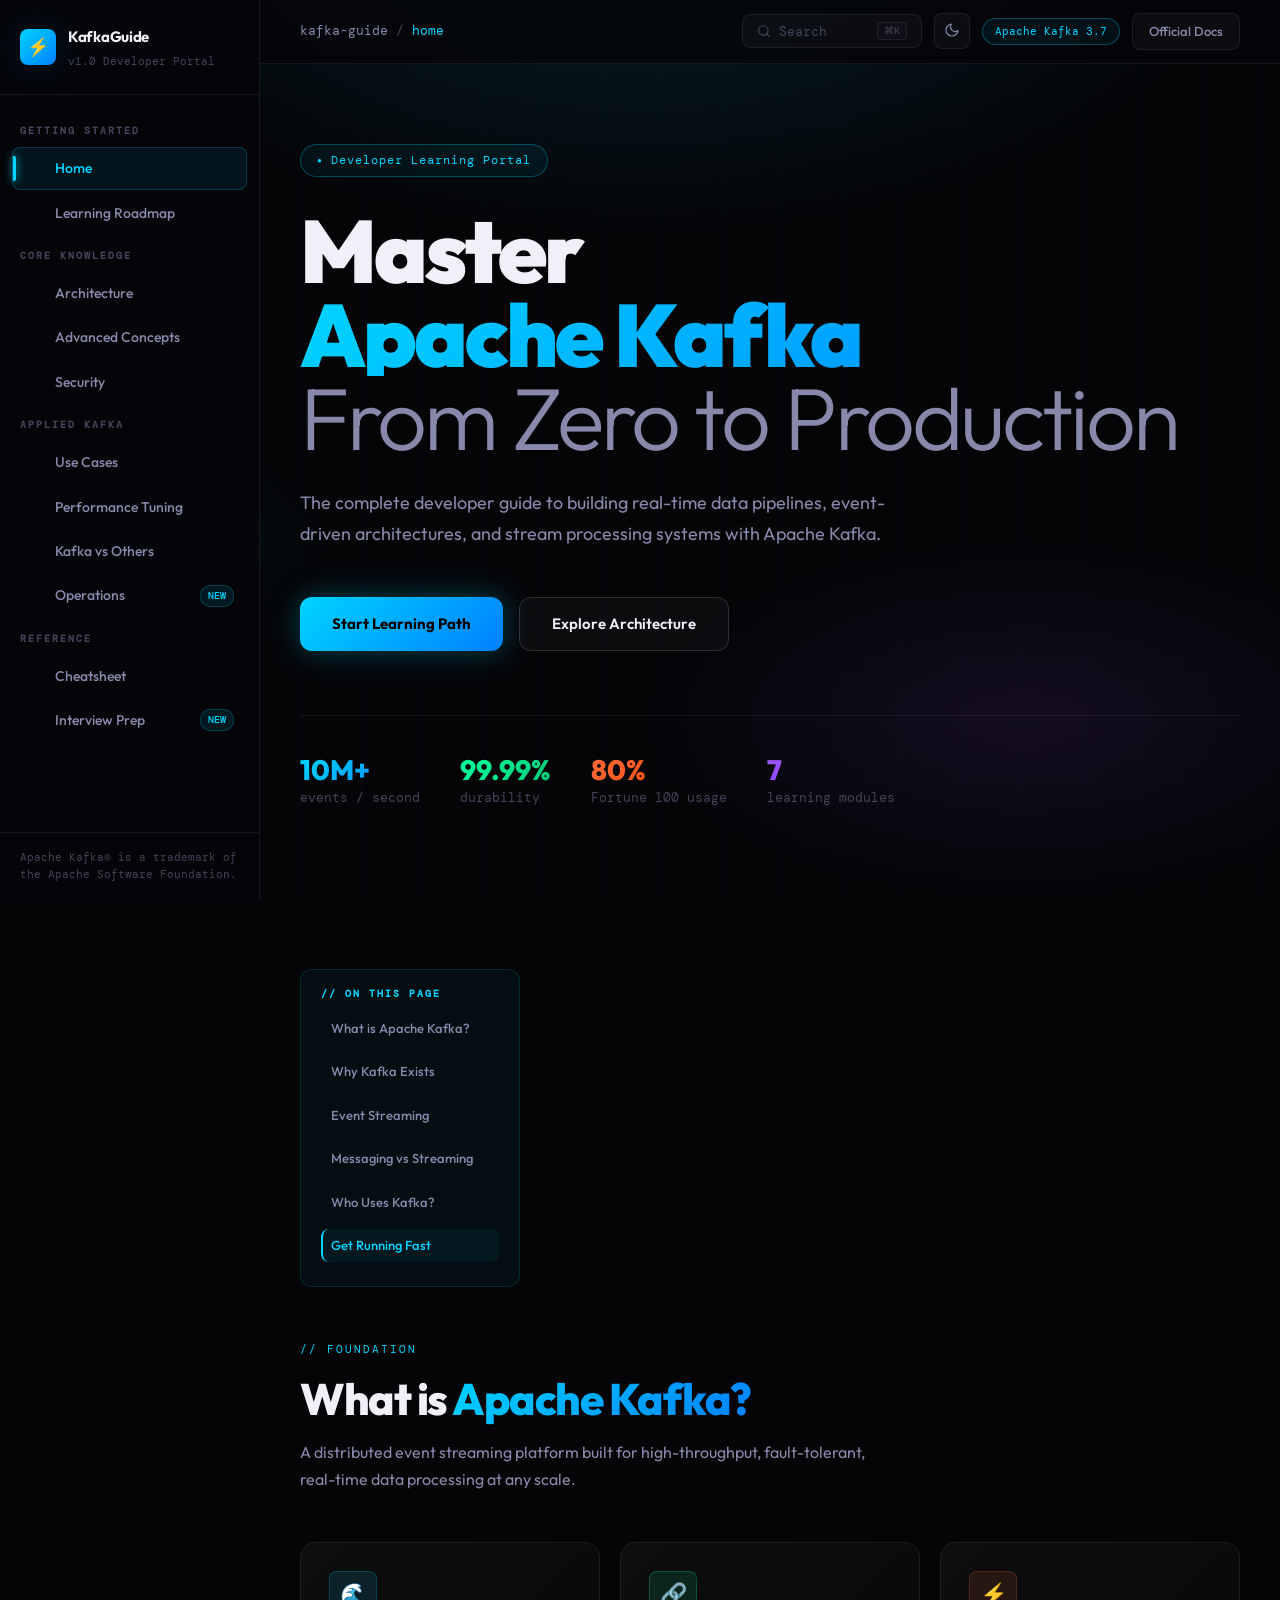
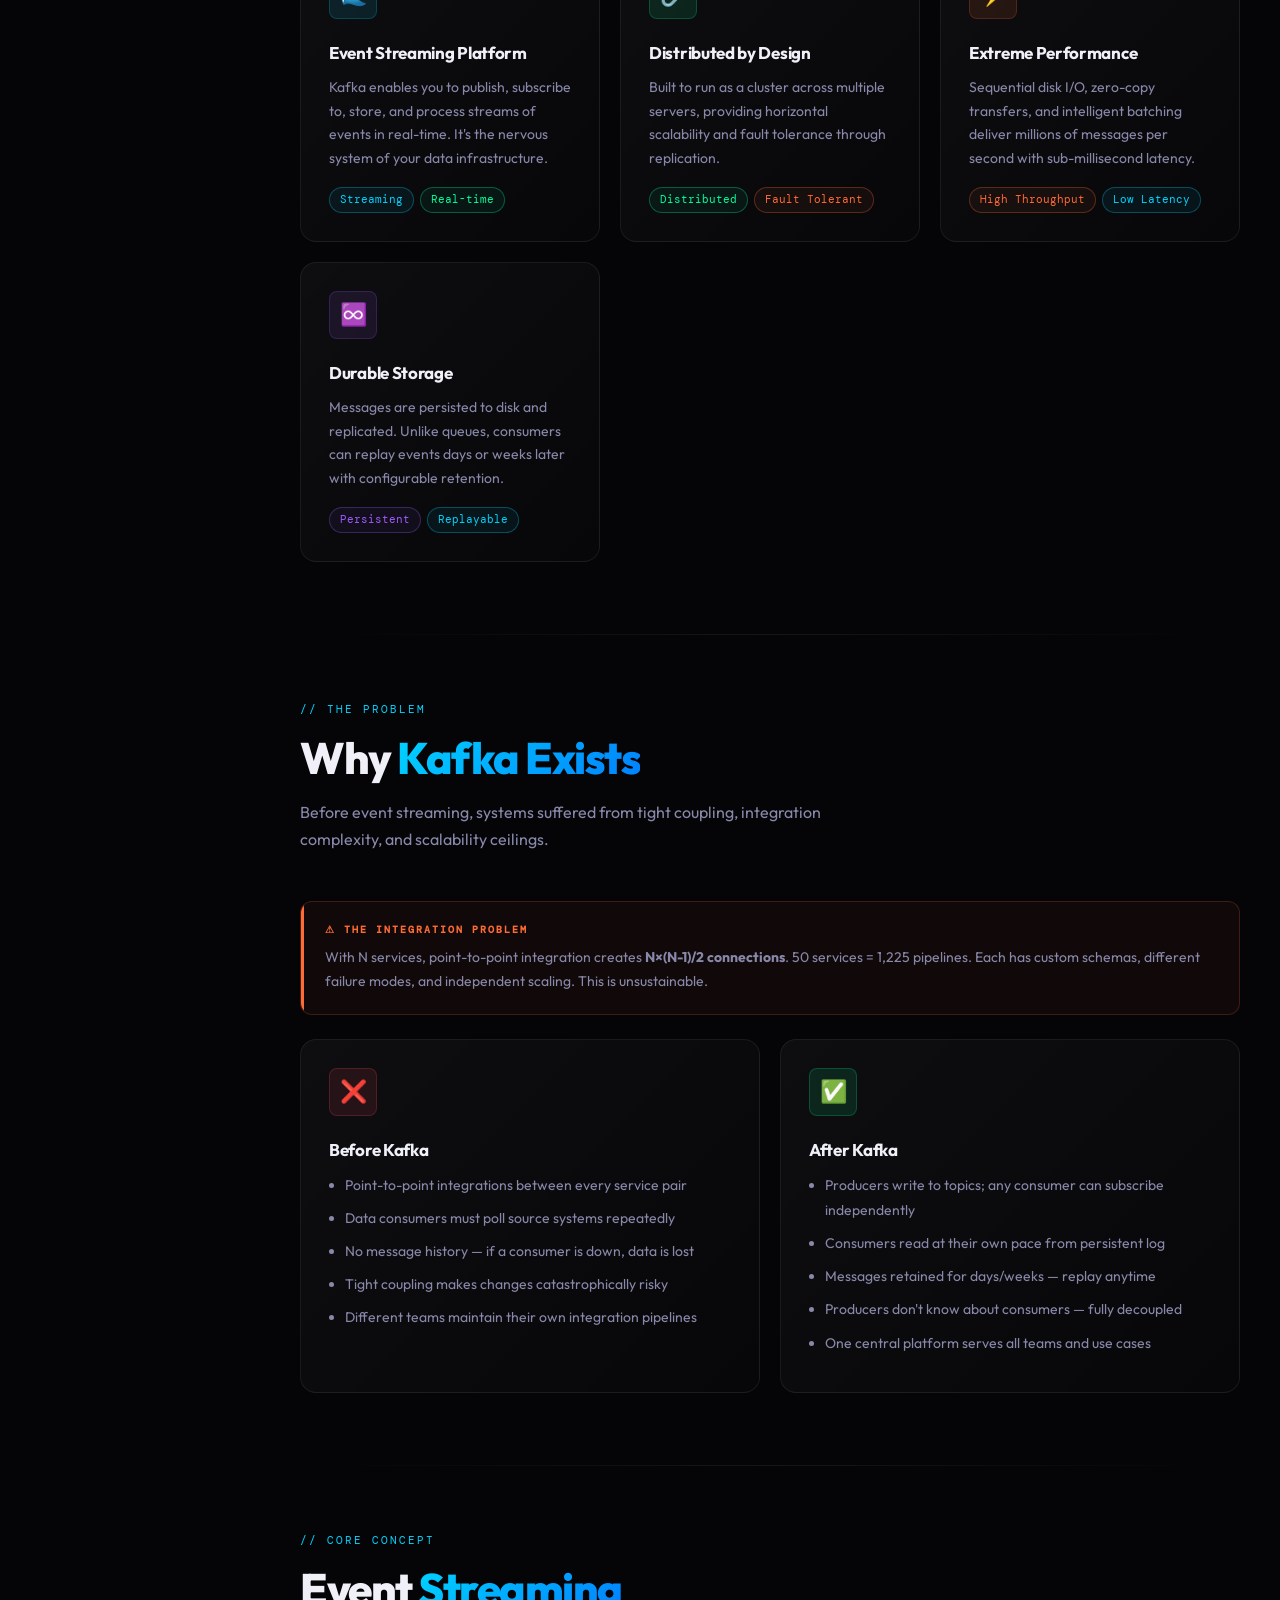
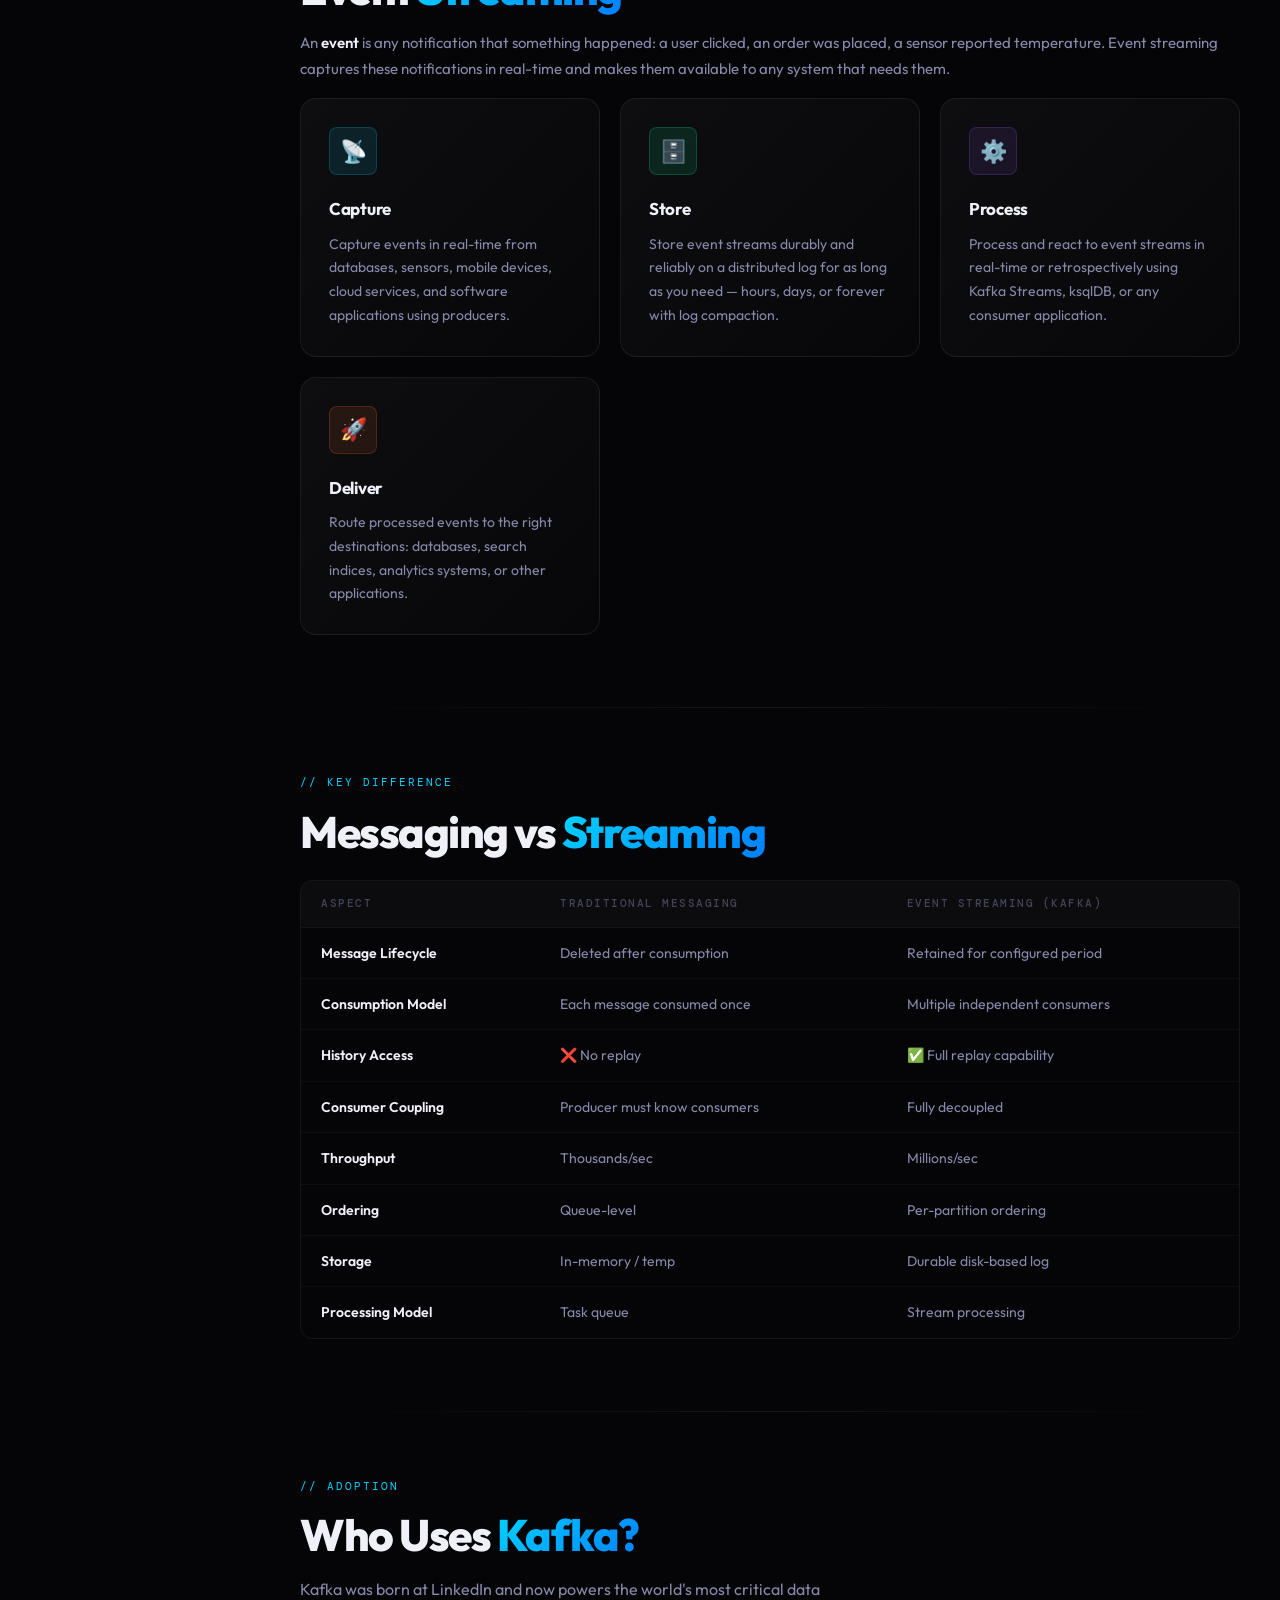
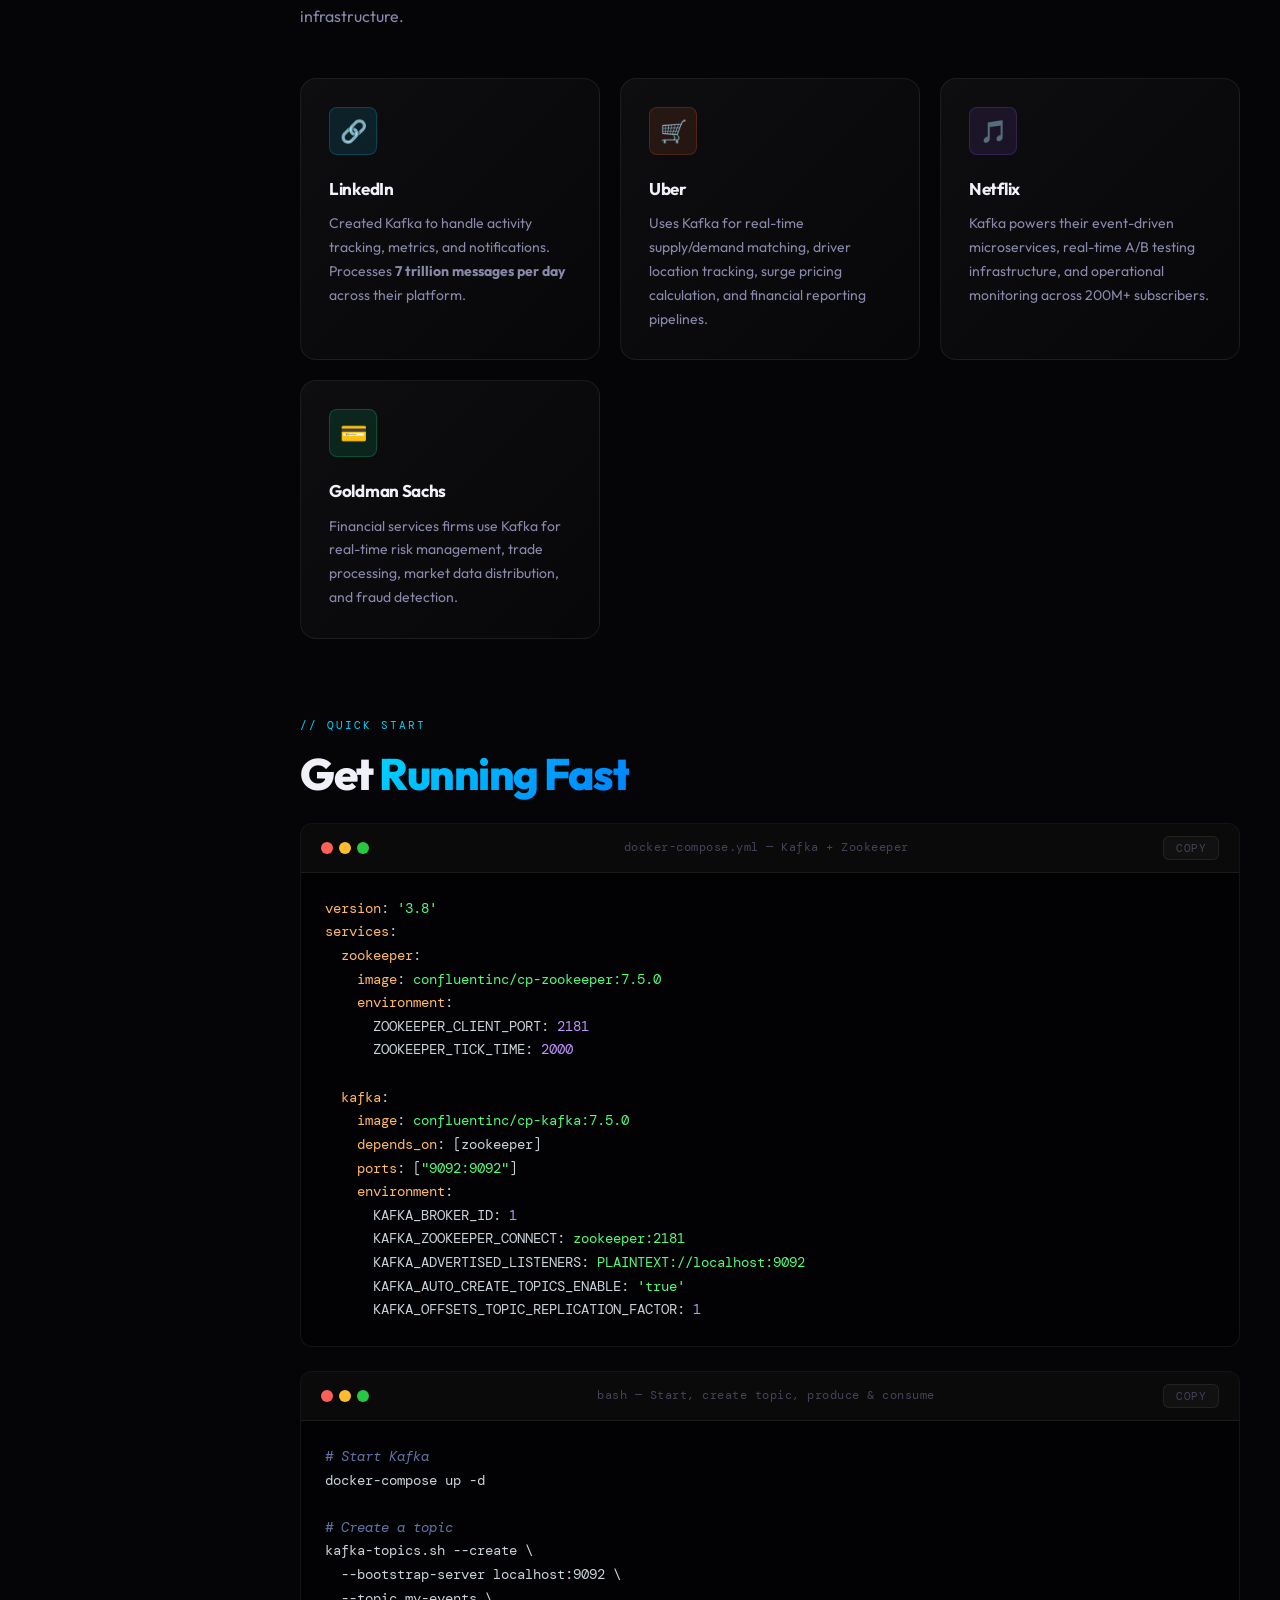
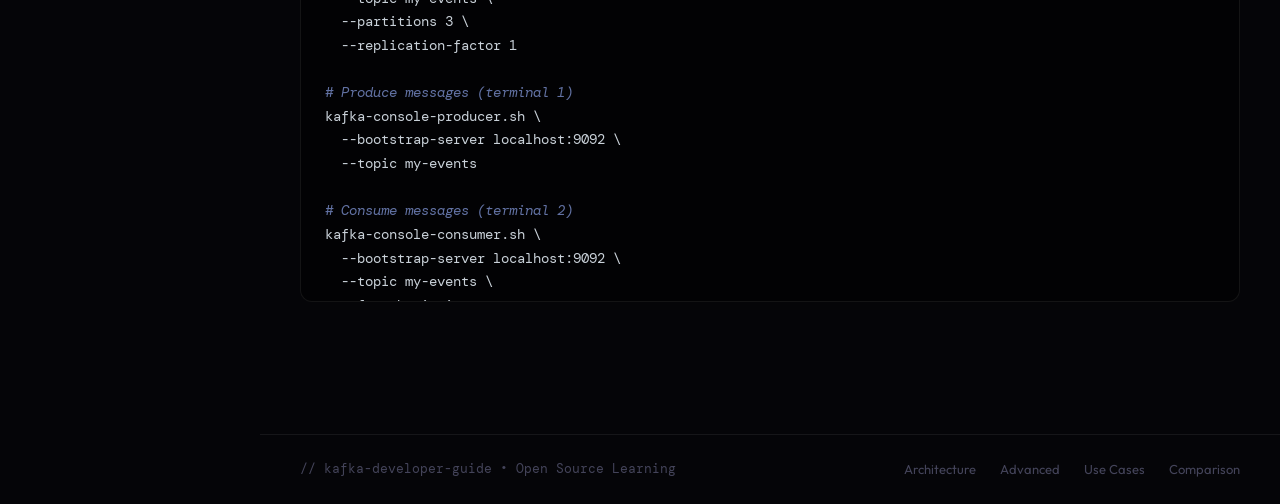
==== commit 264cbe53: "removed unwanted icons" ====
--- a/index.html
+++ b/index.html
@@ -35,42 +35,42 @@
         <nav class="sidebar-nav">
           <div class="nav-section-label">Getting Started</div>
           <a href="index.html" class="nav-item"
-            ><span class="nav-icon">🏠</span> Home</a
+            ><span class="nav-icon"></span> Home</a
           >
           <a href="roadmap.html" class="nav-item"
-            ><span class="nav-icon">🗺️</span> Learning Roadmap</a
+            ><span class="nav-icon"></span> Learning Roadmap</a
           >
           <div class="nav-section-label">Core Knowledge</div>
           <a href="architecture.html" class="nav-item"
-            ><span class="nav-icon">🏗️</span> Architecture</a
+            ><span class="nav-icon"></span> Architecture</a
           >
           <a href="advanced.html" class="nav-item"
-            ><span class="nav-icon">⚡</span> Advanced Concepts</a
+            ><span class="nav-icon"></span> Advanced Concepts</a
           >
           <a href="security.html" class="nav-item"
-            ><span class="nav-icon">🔒</span> Security</a
+            ><span class="nav-icon"></span> Security</a
           >
           <div class="nav-section-label">Applied Kafka</div>
           <a href="usecases.html" class="nav-item"
-            ><span class="nav-icon">🚀</span> Use Cases</a
+            ><span class="nav-icon"></span> Use Cases</a
           >
           <a href="performance.html" class="nav-item"
-            ><span class="nav-icon">📊</span> Performance Tuning</a
+            ><span class="nav-icon"></span> Performance Tuning</a
           >
           <a href="comparison.html" class="nav-item"
-            ><span class="nav-icon">⚖️</span> Kafka vs Others</a
+            ><span class="nav-icon"></span> Kafka vs Others</a
           >
           <a href="operations.html" class="nav-item"
-            ><span class="nav-icon">🔧</span> Operations<span class="nav-badge"
+            ><span class="nav-icon"></span> Operations<span class="nav-badge"
               >NEW</span
             ></a
           >
           <div class="nav-section-label">Reference</div>
           <a href="cheatsheet.html" class="nav-item"
-            ><span class="nav-icon">📋</span> Cheatsheet</a
+            ><span class="nav-icon"></span> Cheatsheet</a
           >
           <a href="interview.html" class="nav-item"
-            ><span class="nav-icon">🎯</span> Interview Prep<span
+            ><span class="nav-icon"></span> Interview Prep<span
               class="nav-badge"
               >NEW</span
             ></a
@@ -141,45 +141,57 @@
               target="_blank"
               class="github-btn"
             >
-              📖 Official Docs
+              Official Docs
             </a>
           </div>
         </header>
 
-    <!-- HERO -->
-    <section class="hero">
-      <div class="hero-eyebrow">Developer Learning Portal</div>
-      <h1 class="hero-title">
-        <span class="line1">Master</span>
-        <span class="line2">Apache Kafka</span>
-        <span class="line3">From Zero to Production</span>
-      </h1>
-      <p class="hero-desc">
-        The complete developer guide to building real-time data pipelines, event-driven architectures, and stream processing systems with Apache Kafka.
-      </p>
-      <div class="hero-actions">
-        <a href="roadmap.html" class="btn-primary">🗺️ Start Learning Path</a>
-        <a href="architecture.html" class="btn-secondary">📐 Explore Architecture</a>
-      </div>
-      <div class="hero-stats">
-        <div class="stat-item">
-          <span class="stat-value">10M+</span>
-          <span class="stat-label">events / second</span>
-        </div>
-        <div class="stat-item">
-          <span class="stat-value green">99.99%</span>
-          <span class="stat-label">durability</span>
-        </div>
-        <div class="stat-item">
-          <span class="stat-value orange">80%</span>
-          <span class="stat-label">Fortune 100 usage</span>
-        </div>
-        <div class="stat-item">
-          <span class="stat-value" style="background:var(--gradient-purple);-webkit-background-clip:text;background-clip:text;">7</span>
-          <span class="stat-label">learning modules</span>
-        </div>
-      </div>
-    </section>
+        <!-- HERO -->
+        <section class="hero">
+          <div class="hero-eyebrow">Developer Learning Portal</div>
+          <h1 class="hero-title">
+            <span class="line1">Master</span>
+            <span class="line2">Apache Kafka</span>
+            <span class="line3">From Zero to Production</span>
+          </h1>
+          <p class="hero-desc">
+            The complete developer guide to building real-time data pipelines,
+            event-driven architectures, and stream processing systems with
+            Apache Kafka.
+          </p>
+          <div class="hero-actions">
+            <a href="roadmap.html" class="btn-primary"> Start Learning Path</a>
+            <a href="architecture.html" class="btn-secondary">
+              Explore Architecture</a
+            >
+          </div>
+          <div class="hero-stats">
+            <div class="stat-item">
+              <span class="stat-value">10M+</span>
+              <span class="stat-label">events / second</span>
+            </div>
+            <div class="stat-item">
+              <span class="stat-value green">99.99%</span>
+              <span class="stat-label">durability</span>
+            </div>
+            <div class="stat-item">
+              <span class="stat-value orange">80%</span>
+              <span class="stat-label">Fortune 100 usage</span>
+            </div>
+            <div class="stat-item">
+              <span
+                class="stat-value"
+                style="
+                  background: var(--gradient-purple);
+                  -webkit-background-clip: text;
+                  background-clip: text;
+                "
+                >7</span
+              >
+              <span class="stat-label">learning modules</span>
+            </div>
+          </div>
+        </section>
 
         <!-- WHAT IS KAFKA -->
         <div class="page-content">
--- a/css/style.css
+++ b/css/style.css
@@ -57,7 +57,7 @@
 .sidebar-logo { padding: 24px 20px; border-bottom: 1px solid var(--border); display: flex; align-items: center; gap: 12px; text-decoration: none; }
 .sidebar-logo-icon { width: 36px; height: 36px; background: var(--gradient-cyan); border-radius: 8px; display: flex; align-items: center; justify-content: center; font-size: 18px; flex-shrink: 0; box-shadow: var(--shadow-glow-cyan); }
 .sidebar-logo-text .name { font-size: 15px; font-weight: 700; color: var(--text-primary); letter-spacing: -0.3px; }
-.sidebar-logo-text .version { font-size: 11px; color: var(--text-muted); font-family: var(--font-mono); }
+.sidebar-logo-text .version { font-size: 11px; color: var(--text-muted); font-family: var(--font-mono); margin-top: 3px; display: block; }
 .sidebar-nav { flex: 1; padding: 16px 12px; display: flex; flex-direction: column; gap: 2px; }
 .nav-section-label { font-size: 10px; font-weight: 600; letter-spacing: 2px; text-transform: uppercase; color: var(--text-muted); padding: 12px 8px 6px; font-family: var(--font-mono); }
 .nav-item { display: flex; align-items: center; gap: 10px; padding: 9px 12px; border-radius: var(--radius-sm); text-decoration: none; color: var(--text-secondary); font-size: 14px; font-weight: 500; transition: var(--transition); position: relative; cursor: pointer; border: 1px solid transparent; }
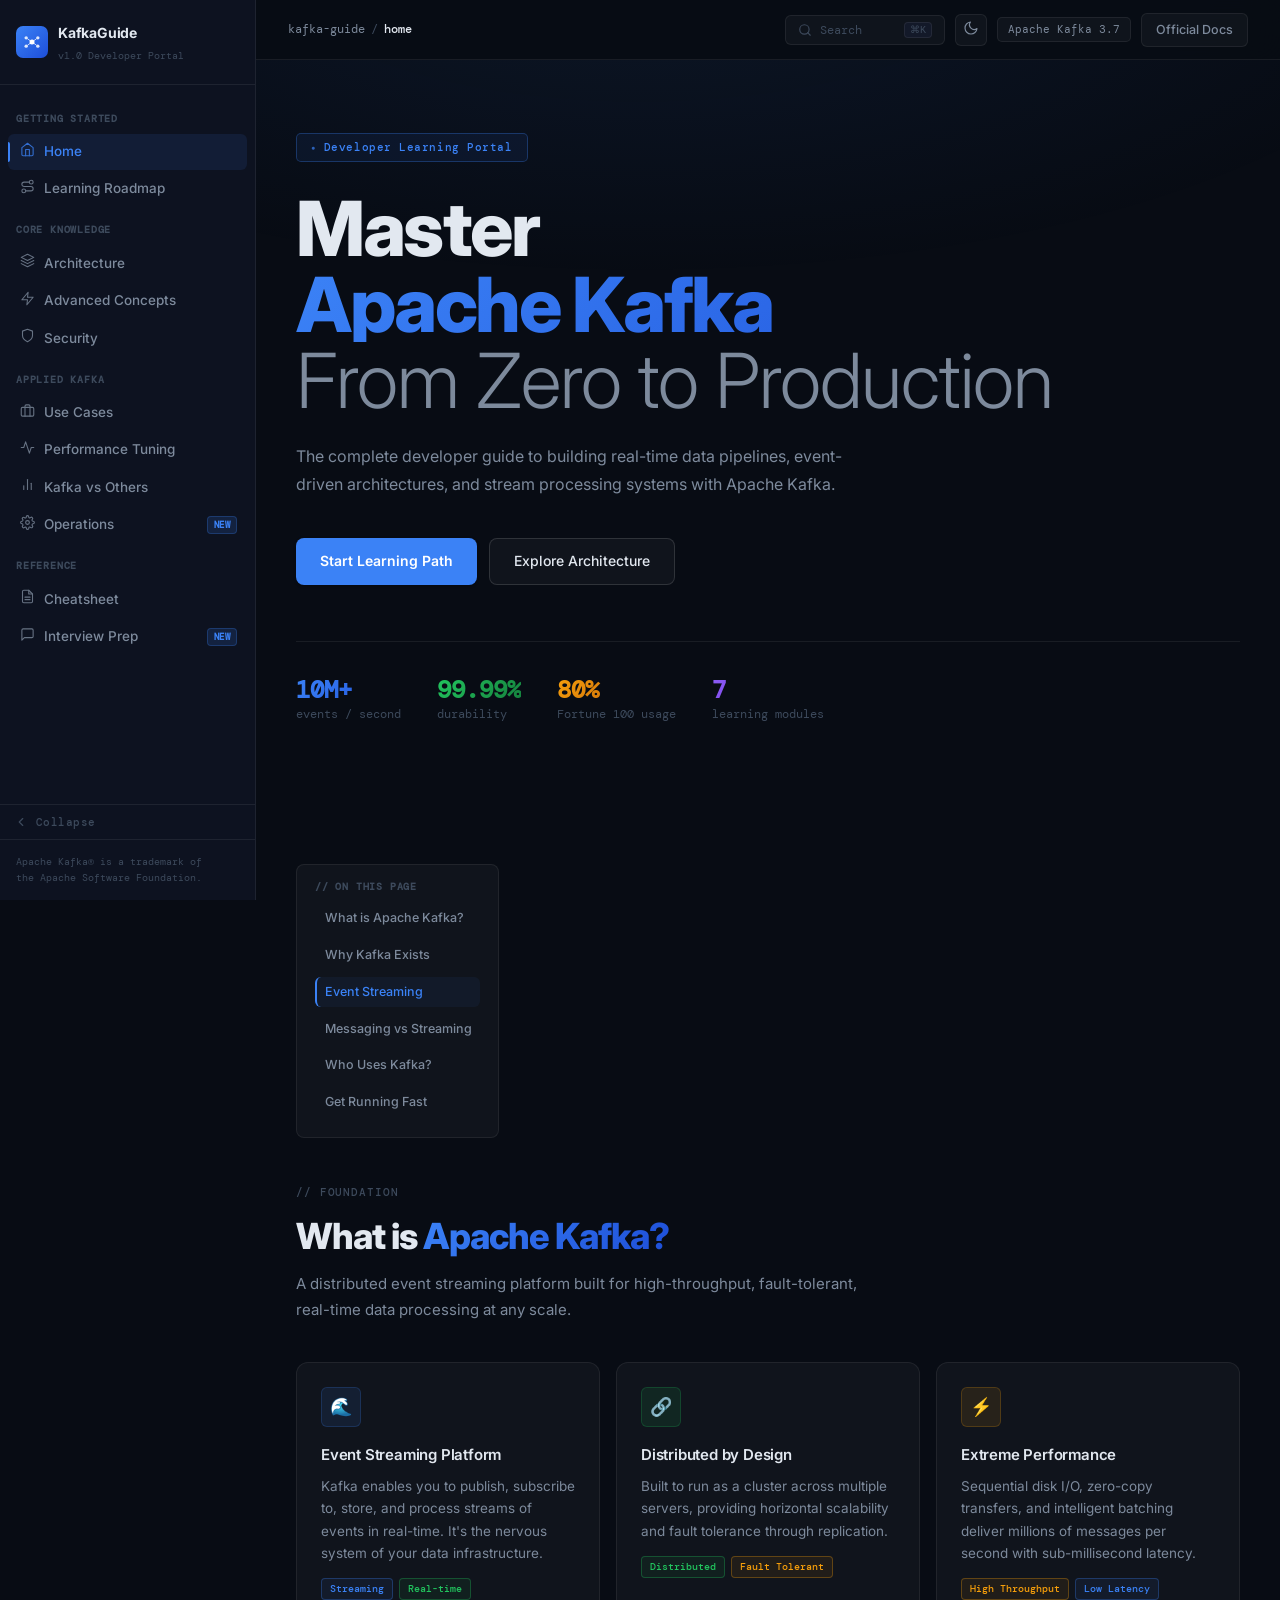
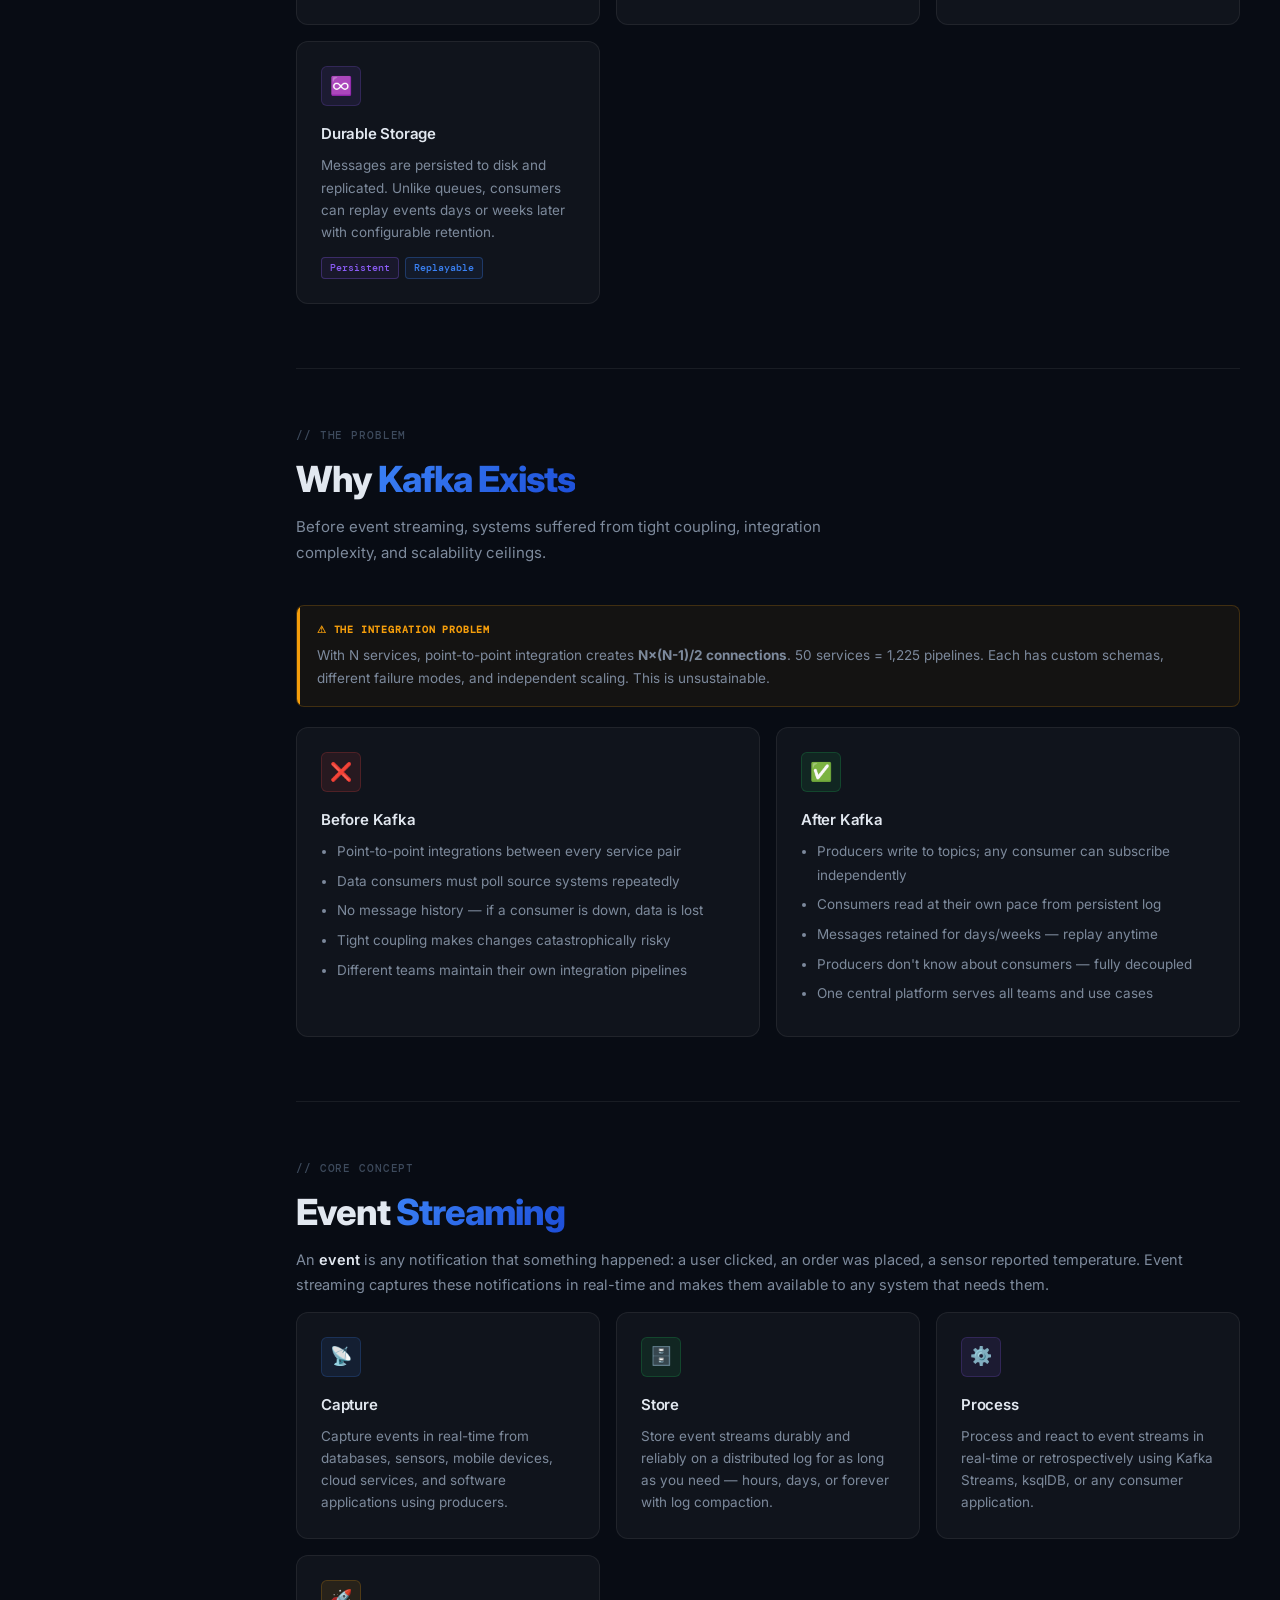
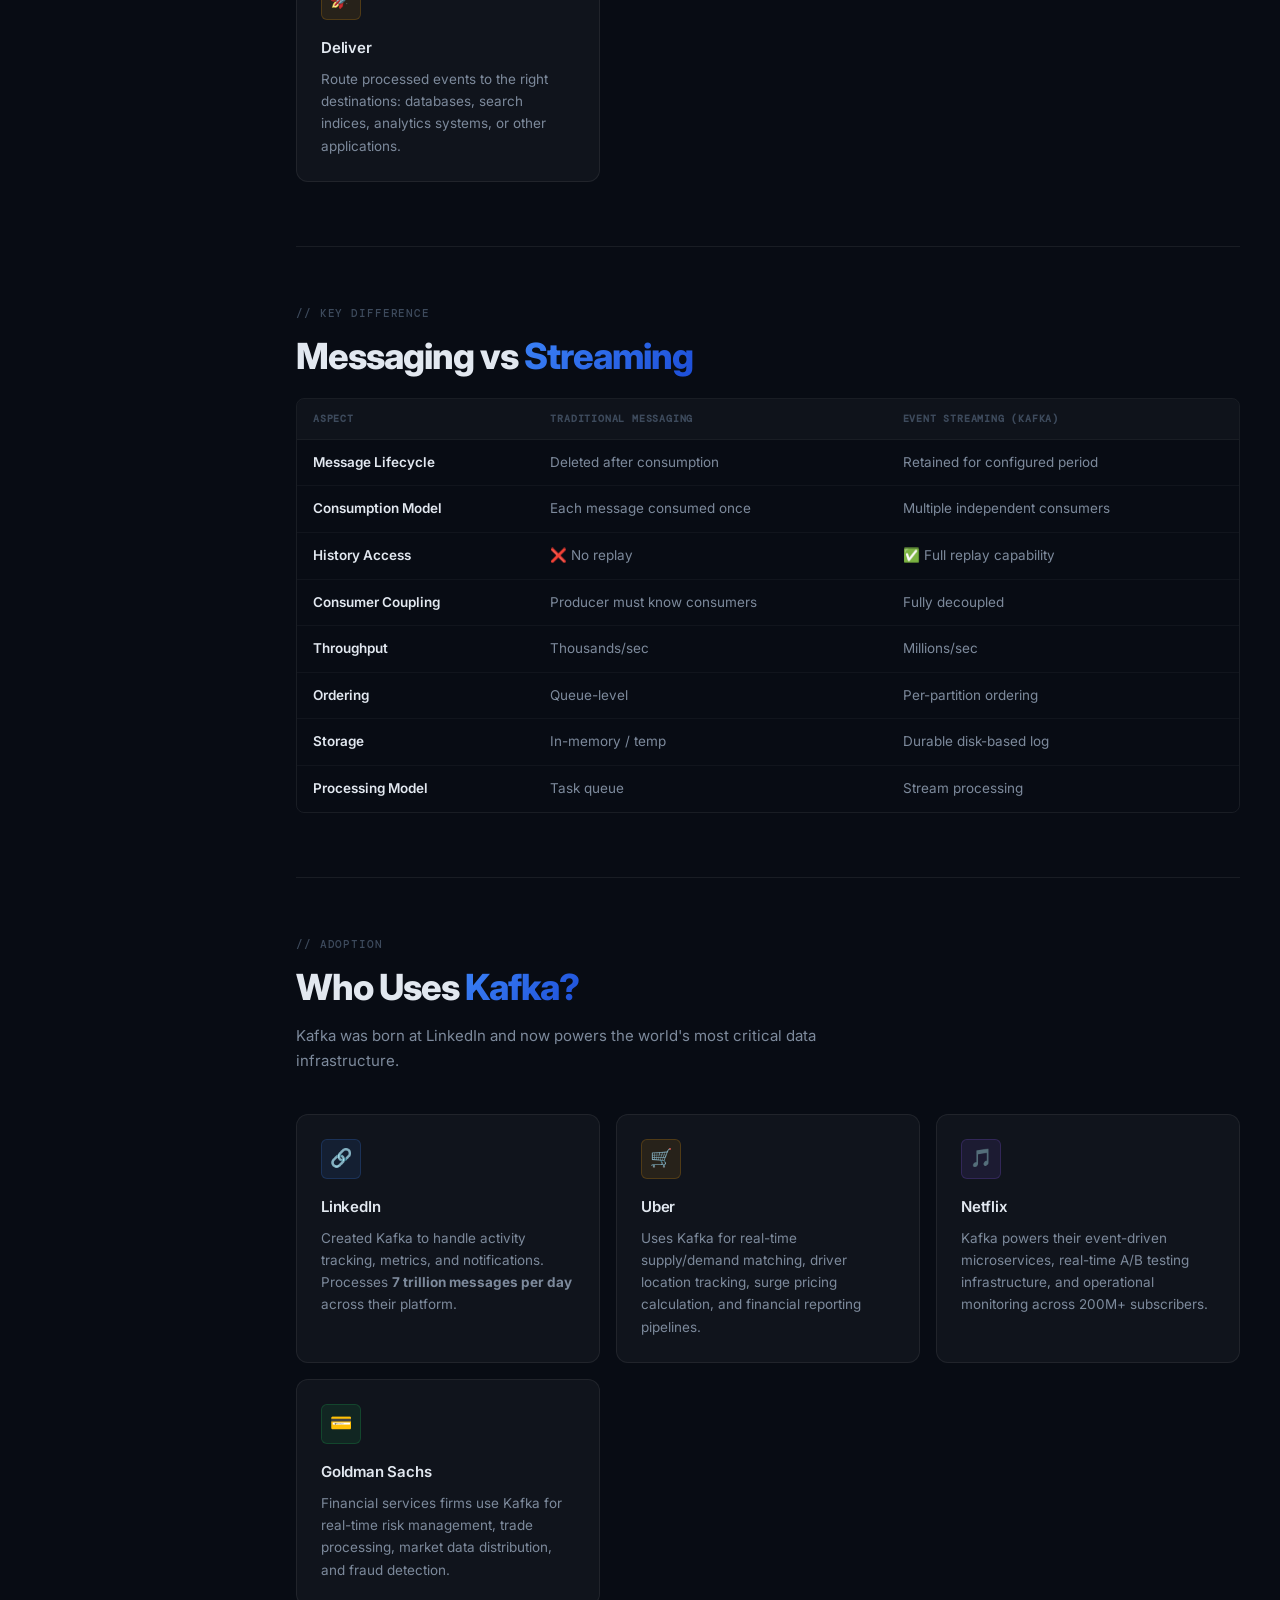
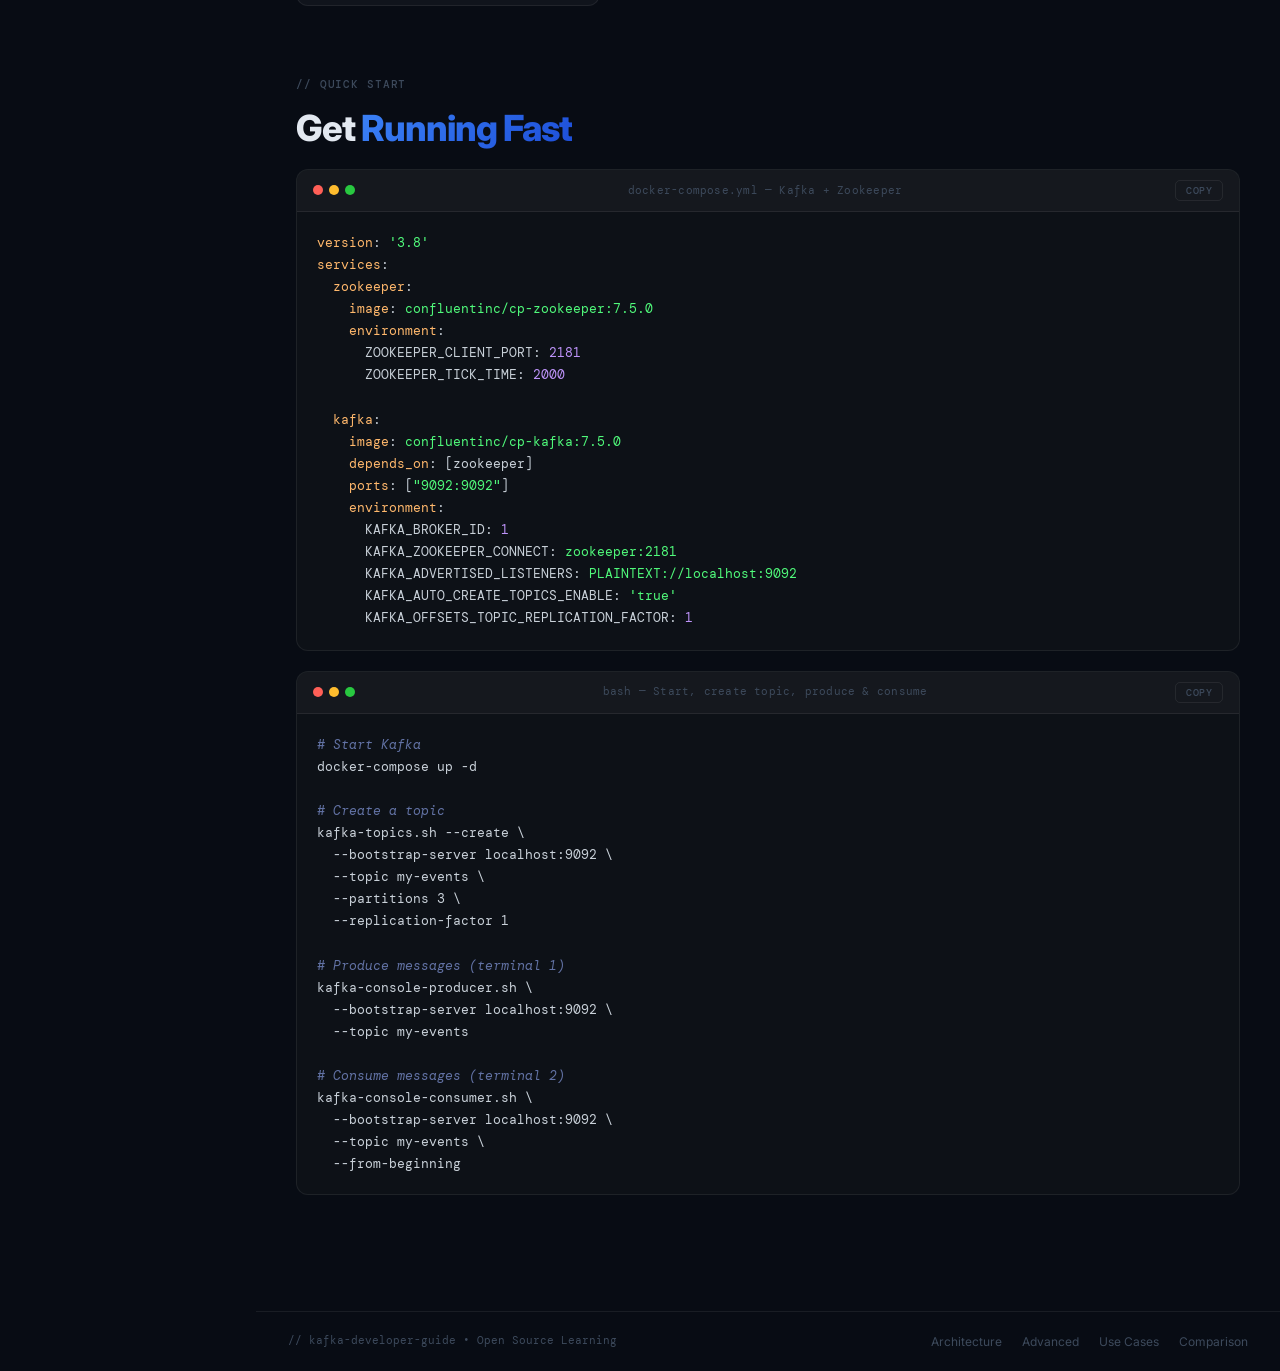
==== commit 8fb28b7e: "Enhance favicon and index.html metadata; improve sidebar functionality - Updated favicon.svg to visu" ====
--- a/index.html
+++ b/index.html
@@ -8,6 +8,69 @@
       name="description"
       content="The complete developer guide to Apache Kafka — event streaming, real-time data pipelines, stream processing, and production architecture from zero to expert."
     />
+    <meta name="robots" content="index, follow" />
+    <meta name="author" content="KafkaGuide" />
+    <meta
+      name="keywords"
+      content="Apache Kafka, Kafka tutorial, event streaming, real-time data pipelines, stream processing, Kafka architecture, distributed systems, Kafka developer guide"
+    />
+
+    <!-- Open Graph — update YOUR-DOMAIN before deploying -->
+    <meta property="og:type" content="website" />
+    <meta property="og:site_name" content="KafkaGuide" />
+    <meta property="og:title" content="Kafka Developer Guide — Learn Apache Kafka" />
+    <meta
+      property="og:description"
+      content="The complete developer guide to Apache Kafka — event streaming, real-time data pipelines, stream processing, and production architecture from zero to expert."
+    />
+    <meta property="og:url" content="https://YOUR-DOMAIN/" />
+    <meta property="og:image" content="https://YOUR-DOMAIN/og-image.png" />
+    <meta property="og:image:width" content="1200" />
+    <meta property="og:image:height" content="630" />
+    <meta property="og:image:alt" content="KafkaGuide — Apache Kafka Developer Learning Portal" />
+
+    <!-- Twitter Card -->
+    <meta name="twitter:card" content="summary_large_image" />
+    <meta name="twitter:title" content="Kafka Developer Guide — Learn Apache Kafka" />
+    <meta
+      name="twitter:description"
+      content="The complete developer guide to Apache Kafka — event streaming, real-time data pipelines, and stream processing from zero to production."
+    />
+    <meta name="twitter:image" content="https://YOUR-DOMAIN/og-image.png" />
+    <meta name="twitter:image:alt" content="KafkaGuide — Apache Kafka Developer Learning Portal" />
+
+    <!-- Structured Data -->
+    <script type="application/ld+json">
+    {
+      "@context": "https://schema.org",
+      "@graph": [
+        {
+          "@type": "WebSite",
+          "name": "KafkaGuide",
+          "description": "The complete developer guide to Apache Kafka — event streaming, real-time data pipelines, stream processing, and production architecture from zero to expert.",
+          "url": "https://YOUR-DOMAIN/",
+          "potentialAction": {
+            "@type": "SearchAction",
+            "target": { "@type": "EntryPoint", "urlTemplate": "https://YOUR-DOMAIN/?q={search_term_string}" },
+            "query-input": "required name=search_term_string"
+          }
+        },
+        {
+          "@type": "LearningResource",
+          "name": "Apache Kafka Developer Learning Portal",
+          "description": "Covers Kafka architecture, event streaming, advanced concepts, security, use cases, performance tuning, and interview prep — from beginner to production-ready.",
+          "url": "https://YOUR-DOMAIN/",
+          "inLanguage": "en",
+          "isAccessibleForFree": true,
+          "educationalLevel": "Beginner to Expert",
+          "learningResourceType": "Tutorial",
+          "teaches": "Apache Kafka, event streaming, distributed systems",
+          "keywords": "Apache Kafka, event streaming, real-time data pipelines, stream processing, Kafka architecture"
+        }
+      ]
+    }
+    </script>
+
     <link rel="preconnect" href="https://fonts.googleapis.com" />
     <link rel="preconnect" href="https://fonts.gstatic.com" crossorigin />
     <script>
@@ -26,7 +89,19 @@
       <!-- SIDEBAR -->
       <aside class="sidebar">
         <a href="index.html" class="sidebar-logo">
-          <div class="sidebar-logo-icon">⚡</div>
+          <div class="sidebar-logo-icon">
+            <svg xmlns="http://www.w3.org/2000/svg" viewBox="0 0 24 24" width="20" height="20" fill="none">
+              <circle cx="12" cy="12" r="3" fill="white"/>
+              <circle cx="5" cy="7" r="2" fill="white" opacity="0.85"/>
+              <circle cx="5" cy="17" r="2" fill="white" opacity="0.85"/>
+              <circle cx="19" cy="7" r="2" fill="white" opacity="0.85"/>
+              <circle cx="19" cy="17" r="2" fill="white" opacity="0.85"/>
+              <line x1="6.9" y1="8.3" x2="9.7" y2="10.4" stroke="white" stroke-width="1.2" stroke-linecap="round" opacity="0.75"/>
+              <line x1="6.9" y1="15.7" x2="9.7" y2="13.6" stroke="white" stroke-width="1.2" stroke-linecap="round" opacity="0.75"/>
+              <line x1="14.3" y1="10.4" x2="17.1" y2="8.3" stroke="white" stroke-width="1.2" stroke-linecap="round" opacity="0.75"/>
+              <line x1="14.3" y1="13.6" x2="17.1" y2="15.7" stroke="white" stroke-width="1.2" stroke-linecap="round" opacity="0.75"/>
+            </svg>
+          </div>
           <div class="sidebar-logo-text">
             <span class="name">KafkaGuide</span>
             <span class="version">v1.0 Developer Portal</span>
--- a/css/style.css
+++ b/css/style.css
@@ -1,157 +1,390 @@
-@import url('https://fonts.googleapis.com/css2?family=DM+Mono:ital,wght@0,300;0,400;0,500;1,300&family=Outfit:wght@300;400;500;600;700;800;900&display=swap');
+@import url('https://fonts.googleapis.com/css2?family=DM+Mono:ital,wght@0,300;0,400;0,500;1,300&family=Inter:wght@300;400;500;600;700;800&display=swap');
 
 :root {
-  --bg-primary: #050508;
-  --bg-secondary: #0a0a10;
-  --bg-tertiary: #0f0f18;
-  --bg-card: rgba(255,255,255,0.03);
-  --bg-card-hover: rgba(255,255,255,0.06);
-  --bg-glass: rgba(10,10,20,0.7);
+  --bg-primary: #080c14;
+  --bg-secondary: #0d1220;
+  --bg-tertiary: #131929;
+  --bg-card: rgba(255,255,255,0.035);
+  --bg-card-hover: rgba(255,255,255,0.065);
+  --bg-glass: rgba(8,12,20,0.88);
   --border: rgba(255,255,255,0.07);
-  --border-bright: rgba(255,255,255,0.14);
-  --border-accent: rgba(0,212,255,0.3);
-  --accent-cyan: #00d4ff;
-  --accent-green: #00ff9d;
-  --accent-orange: #ff6b35;
-  --accent-purple: #9d5cff;
-  --accent-yellow: #ffd166;
-  --accent-red: #ff4560;
-  --text-primary: #f0f0f8;
-  --text-secondary: #8888aa;
-  --text-muted: #44445a;
-  --text-code: #00d4ff;
-  --gradient-hero: radial-gradient(ellipse 80% 60% at 50% -10%, rgba(0,212,255,0.15) 0%, transparent 60%), radial-gradient(ellipse 60% 40% at 80% 80%, rgba(157,92,255,0.1) 0%, transparent 50%), radial-gradient(ellipse 40% 30% at 10% 60%, rgba(0,255,157,0.06) 0%, transparent 40%);
-  --gradient-card: linear-gradient(135deg, rgba(255,255,255,0.04) 0%, rgba(255,255,255,0.01) 100%);
-  --gradient-cyan: linear-gradient(135deg, #00d4ff, #0080ff);
-  --gradient-green: linear-gradient(135deg, #00ff9d, #00c875);
-  --gradient-orange: linear-gradient(135deg, #ff6b35, #ff3b00);
-  --gradient-purple: linear-gradient(135deg, #9d5cff, #6b00ff);
-  --sidebar-width: 260px;
-  --header-height: 64px;
-  --radius: 12px;
-  --radius-sm: 8px;
-  --radius-lg: 16px;
-  --transition: all 0.25s cubic-bezier(0.4, 0, 0.2, 1);
-  --font-display: 'Outfit', sans-serif;
+  --border-bright: rgba(255,255,255,0.13);
+  --border-accent: rgba(59,130,246,0.35);
+  --accent-cyan: #3b82f6;
+  --accent-green: #22c55e;
+  --accent-orange: #f59e0b;
+  --accent-purple: #8b5cf6;
+  --accent-yellow: #fbbf24;
+  --accent-red: #ef4444;
+  --text-primary: #e2e8f0;
+  --text-secondary: #7d8a9c;
+  --text-muted: #3d4a5c;
+  --text-code: #60a5fa;
+  --gradient-hero: radial-gradient(ellipse 100% 55% at 50% -5%, rgba(59,130,246,0.09) 0%, transparent 65%);
+  --gradient-card: linear-gradient(145deg, rgba(255,255,255,0.04) 0%, rgba(255,255,255,0.01) 100%);
+  --gradient-cyan: linear-gradient(135deg, #3b82f6, #1d4ed8);
+  --gradient-green: linear-gradient(135deg, #22c55e, #15803d);
+  --gradient-orange: linear-gradient(135deg, #f59e0b, #b45309);
+  --gradient-purple: linear-gradient(135deg, #8b5cf6, #6d28d9);
+  --sidebar-width: 256px;
+  --header-height: 60px;
+  --radius: 8px;
+  --radius-sm: 6px;
+  --radius-lg: 12px;
+  --transition: all 0.18s cubic-bezier(0.4, 0, 0.2, 1);
+  --font-display: 'Inter', sans-serif;
   --font-mono: 'DM Mono', monospace;
-  --shadow-card: 0 4px 24px rgba(0,0,0,0.4);
-  --shadow-glow-cyan: 0 0 40px rgba(0,212,255,0.15);
-  --shadow-glow-green: 0 0 40px rgba(0,255,157,0.15);
+  --shadow-card: 0 1px 3px rgba(0,0,0,0.4), 0 4px 16px rgba(0,0,0,0.25);
+  --shadow-glow-cyan: 0 0 0 rgba(0,0,0,0);
+  --shadow-glow-green: 0 0 0 rgba(0,0,0,0);
 }
 
 *, *::before, *::after { margin: 0; padding: 0; box-sizing: border-box; }
 html { scroll-behavior: smooth; }
 @keyframes pageFadeIn { from { opacity: 0; } to { opacity: 1; } }
-body { font-family: var(--font-display); background: var(--bg-primary); color: var(--text-primary); line-height: 1.6; overflow-x: hidden; min-height: 100vh; animation: pageFadeIn 0.4s ease; }
+body { font-family: var(--font-display); background: var(--bg-primary); color: var(--text-primary); line-height: 1.6; overflow-x: hidden; min-height: 100vh; animation: pageFadeIn 0.3s ease; }
 body::before { content: ''; position: fixed; inset: 0; background: var(--gradient-hero); pointer-events: none; z-index: 0; }
-body::after { content: ''; position: fixed; inset: 0; background-image: linear-gradient(rgba(0,212,255,0.02) 1px, transparent 1px), linear-gradient(90deg, rgba(0,212,255,0.02) 1px, transparent 1px); background-size: 60px 60px; pointer-events: none; z-index: 0; }
-
-::-webkit-scrollbar { width: 6px; }
-::-webkit-scrollbar-track { background: var(--bg-secondary); }
-::-webkit-scrollbar-thumb { background: rgba(0,212,255,0.3); border-radius: 3px; }
+
+::-webkit-scrollbar { width: 5px; }
+::-webkit-scrollbar-track { background: transparent; }
+::-webkit-scrollbar-thumb { background: rgba(255,255,255,0.1); border-radius: 3px; }
+::-webkit-scrollbar-thumb:hover { background: rgba(255,255,255,0.18); }
 
 .site-wrapper { display: flex; min-height: 100vh; position: relative; z-index: 1; }
 
 /* SIDEBAR */
-.sidebar { width: var(--sidebar-width); height: 100vh; position: fixed; top: 0; left: 0; background: rgba(5,5,10,0.92); backdrop-filter: blur(20px); border-right: 1px solid var(--border); display: flex; flex-direction: column; z-index: 200; transition: var(--transition); overflow-y: auto; }
-.sidebar-logo { padding: 24px 20px; border-bottom: 1px solid var(--border); display: flex; align-items: center; gap: 12px; text-decoration: none; }
-.sidebar-logo-icon { width: 36px; height: 36px; background: var(--gradient-cyan); border-radius: 8px; display: flex; align-items: center; justify-content: center; font-size: 18px; flex-shrink: 0; box-shadow: var(--shadow-glow-cyan); }
-.sidebar-logo-text .name { font-size: 15px; font-weight: 700; color: var(--text-primary); letter-spacing: -0.3px; }
-.sidebar-logo-text .version { font-size: 11px; color: var(--text-muted); font-family: var(--font-mono); margin-top: 3px; display: block; }
-.sidebar-nav { flex: 1; padding: 16px 12px; display: flex; flex-direction: column; gap: 2px; }
-.nav-section-label { font-size: 10px; font-weight: 600; letter-spacing: 2px; text-transform: uppercase; color: var(--text-muted); padding: 12px 8px 6px; font-family: var(--font-mono); }
-.nav-item { display: flex; align-items: center; gap: 10px; padding: 9px 12px; border-radius: var(--radius-sm); text-decoration: none; color: var(--text-secondary); font-size: 14px; font-weight: 500; transition: var(--transition); position: relative; cursor: pointer; border: 1px solid transparent; }
-.nav-item:hover { color: var(--text-primary); background: var(--bg-card-hover); border-color: var(--border); }
-.nav-item.active { color: var(--accent-cyan); background: rgba(0,212,255,0.08); border-color: rgba(0,212,255,0.2); }
-.nav-item.active::before { content: ''; position: absolute; left: 0; top: 50%; transform: translateY(-50%); width: 3px; height: 60%; background: var(--accent-cyan); border-radius: 0 2px 2px 0; box-shadow: 0 0 8px var(--accent-cyan); }
-.nav-item .nav-icon { font-size: 16px; flex-shrink: 0; width: 20px; text-align: center; }
-.nav-item .nav-badge { margin-left: auto; font-size: 10px; font-family: var(--font-mono); padding: 2px 7px; border-radius: 10px; background: rgba(0,212,255,0.1); color: var(--accent-cyan); border: 1px solid rgba(0,212,255,0.2); }
-.sidebar-footer { padding: 16px 20px; border-top: 1px solid var(--border); }
-.sidebar-footer-text { font-size: 11px; color: var(--text-muted); font-family: var(--font-mono); line-height: 1.6; }
-.sidebar-toggle { display: none; position: fixed; top: 16px; left: 16px; z-index: 300; background: var(--bg-glass); border: 1px solid var(--border); border-radius: var(--radius-sm); padding: 8px 12px; cursor: pointer; color: var(--text-primary); font-size: 18px; backdrop-filter: blur(10px); }
+.sidebar {
+  width: var(--sidebar-width);
+  height: 100vh;
+  position: fixed;
+  top: 0; left: 0;
+  background: var(--bg-secondary);
+  border-right: 1px solid var(--border);
+  display: flex;
+  flex-direction: column;
+  z-index: 200;
+  transition: width 0.22s cubic-bezier(0.4, 0, 0.2, 1), transform 0.18s cubic-bezier(0.4, 0, 0.2, 1);
+  overflow-y: auto;
+  overflow-x: hidden;
+}
+.sidebar-logo {
+  padding: 20px 16px;
+  border-bottom: 1px solid var(--border);
+  display: flex;
+  align-items: center;
+  gap: 10px;
+  text-decoration: none;
+}
+.sidebar-logo-icon {
+  width: 32px;
+  height: 32px;
+  background: var(--gradient-cyan);
+  border-radius: 7px;
+  display: flex;
+  align-items: center;
+  justify-content: center;
+  font-size: 16px;
+  flex-shrink: 0;
+}
+.sidebar-logo-text .name { font-size: 14px; font-weight: 700; color: var(--text-primary); letter-spacing: -0.2px; }
+.sidebar-logo-text .version { font-size: 10px; color: var(--text-muted); font-family: var(--font-mono); margin-top: 2px; display: block; }
+.sidebar-nav { flex: 1; padding: 12px 8px; display: flex; flex-direction: column; gap: 1px; }
+.nav-section-label {
+  font-size: 10px;
+  font-weight: 600;
+  letter-spacing: 0.08em;
+  text-transform: uppercase;
+  color: var(--text-muted);
+  padding: 14px 8px 6px;
+  font-family: var(--font-mono);
+}
+.nav-item {
+  display: flex;
+  align-items: center;
+  gap: 8px;
+  padding: 7px 10px;
+  border-radius: var(--radius-sm);
+  text-decoration: none;
+  color: var(--text-secondary);
+  font-size: 13.5px;
+  font-weight: 500;
+  transition: var(--transition);
+  position: relative;
+  cursor: pointer;
+}
+.nav-item:hover { color: var(--text-primary); background: var(--bg-card-hover); }
+.nav-item.active { color: var(--accent-cyan); background: rgba(59,130,246,0.1); }
+.nav-item.active::before {
+  content: '';
+  position: absolute;
+  left: 0; top: 50%;
+  transform: translateY(-50%);
+  width: 2px;
+  height: 55%;
+  background: var(--accent-cyan);
+  border-radius: 0 2px 2px 0;
+}
+.nav-item .nav-icon { font-size: 14px; flex-shrink: 0; width: 18px; text-align: center; opacity: 0.8; }
+.nav-item .nav-badge {
+  margin-left: auto;
+  font-size: 9px;
+  font-family: var(--font-mono);
+  font-weight: 700;
+  padding: 1px 6px;
+  border-radius: 4px;
+  background: rgba(59,130,246,0.15);
+  color: var(--accent-cyan);
+  border: 1px solid rgba(59,130,246,0.25);
+  letter-spacing: 0.05em;
+}
+.sidebar-footer { padding: 14px 16px; border-top: 1px solid var(--border); }
+.sidebar-footer-text { font-size: 10px; color: var(--text-muted); font-family: var(--font-mono); line-height: 1.6; }
+.sidebar-toggle {
+  display: none;
+  position: fixed;
+  top: 14px; left: 14px;
+  z-index: 300;
+  background: var(--bg-secondary);
+  border: 1px solid var(--border);
+  border-radius: var(--radius-sm);
+  padding: 7px 11px;
+  cursor: pointer;
+  color: var(--text-primary);
+  font-size: 16px;
+}
 
 /* MAIN */
-.main-content { margin-left: var(--sidebar-width); flex: 1; min-height: 100vh; display: flex; flex-direction: column; }
+.main-content { margin-left: var(--sidebar-width); flex: 1; min-height: 100vh; display: flex; flex-direction: column; transition: margin-left 0.22s cubic-bezier(0.4, 0, 0.2, 1); }
 
 /* HEADER */
-.header { height: var(--header-height); position: sticky; top: 0; background: rgba(5,5,10,0.85); backdrop-filter: blur(20px); border-bottom: 1px solid var(--border); display: flex; align-items: center; padding: 0 40px; z-index: 100; gap: 20px; }
-.header-breadcrumb { display: flex; align-items: center; gap: 8px; font-size: 13px; color: var(--text-muted); font-family: var(--font-mono); }
+.header {
+  height: var(--header-height);
+  position: sticky;
+  top: 0;
+  background: rgba(8,12,20,0.92);
+  backdrop-filter: blur(16px);
+  -webkit-backdrop-filter: blur(16px);
+  border-bottom: 1px solid var(--border);
+  display: flex;
+  align-items: center;
+  padding: 0 32px;
+  z-index: 100;
+  gap: 16px;
+}
+.header-breadcrumb { display: flex; align-items: center; gap: 6px; font-size: 12px; color: var(--text-muted); font-family: var(--font-mono); }
 .header-breadcrumb span { color: var(--text-secondary); }
-.header-breadcrumb .current { color: var(--accent-cyan); }
-.header-right { margin-left: auto; display: flex; align-items: center; gap: 12px; }
-.header-tag { font-size: 11px; font-family: var(--font-mono); padding: 4px 12px; border-radius: 20px; border: 1px solid var(--border-accent); color: var(--accent-cyan); background: rgba(0,212,255,0.06); }
-.github-btn { display: flex; align-items: center; gap: 6px; padding: 7px 16px; background: var(--bg-card); border: 1px solid var(--border); border-radius: var(--radius-sm); color: var(--text-secondary); text-decoration: none; font-size: 13px; font-weight: 500; transition: var(--transition); }
+.header-breadcrumb .current { color: var(--text-primary); font-weight: 500; }
+.header-right { margin-left: auto; display: flex; align-items: center; gap: 10px; }
+.header-tag {
+  font-size: 11px;
+  font-family: var(--font-mono);
+  padding: 3px 10px;
+  border-radius: 5px;
+  border: 1px solid var(--border);
+  color: var(--text-secondary);
+  background: var(--bg-card);
+}
+.github-btn {
+  display: flex;
+  align-items: center;
+  gap: 6px;
+  padding: 6px 14px;
+  background: var(--bg-card);
+  border: 1px solid var(--border);
+  border-radius: var(--radius-sm);
+  color: var(--text-secondary);
+  text-decoration: none;
+  font-size: 12.5px;
+  font-weight: 500;
+  transition: var(--transition);
+}
 .github-btn:hover { border-color: var(--border-bright); color: var(--text-primary); background: var(--bg-card-hover); }
 
 /* PAGE CONTENT */
-.page-content { flex: 1; padding: 60px 40px; max-width: 1100px; width: 100%; }
+.page-content { flex: 1; padding: 52px 40px; max-width: 1080px; width: 100%; }
 
 /* HERO */
-.hero { padding: 80px 40px 100px; position: relative; max-width: 1100px; }
-.hero-eyebrow { display: inline-flex; align-items: center; gap: 8px; font-family: var(--font-mono); font-size: 12px; color: var(--accent-cyan); border: 1px solid rgba(0,212,255,0.3); padding: 6px 16px; border-radius: 20px; background: rgba(0,212,255,0.06); margin-bottom: 32px; letter-spacing: 1px; }
-.hero-eyebrow::before { content: '●'; font-size: 8px; animation: pulse 2s infinite; }
-@keyframes pulse { 0%, 100% { opacity: 1; } 50% { opacity: 0.3; } }
-.hero-title { font-size: clamp(48px, 7vw, 88px); font-weight: 900; line-height: 0.95; letter-spacing: -3px; margin-bottom: 28px; }
+.hero { padding: 72px 40px 88px; position: relative; max-width: 1080px; }
+.hero-eyebrow {
+  display: inline-flex;
+  align-items: center;
+  gap: 8px;
+  font-family: var(--font-mono);
+  font-size: 11px;
+  color: var(--accent-cyan);
+  border: 1px solid rgba(59,130,246,0.3);
+  padding: 5px 14px;
+  border-radius: 5px;
+  background: rgba(59,130,246,0.07);
+  margin-bottom: 28px;
+  letter-spacing: 0.05em;
+  font-weight: 500;
+}
+.hero-eyebrow::before { content: '●'; font-size: 7px; color: var(--accent-cyan); opacity: 0.7; }
+.hero-title {
+  font-size: clamp(44px, 6vw, 76px);
+  font-weight: 800;
+  line-height: 1;
+  letter-spacing: -2.5px;
+  margin-bottom: 24px;
+}
 .hero-title .line1 { display: block; color: var(--text-primary); }
 .hero-title .line2 { display: block; background: var(--gradient-cyan); -webkit-background-clip: text; -webkit-text-fill-color: transparent; background-clip: text; }
-.hero-title .line3 { display: block; color: var(--text-secondary); font-weight: 300; }
-.hero-desc { font-size: 18px; color: var(--text-secondary); max-width: 600px; line-height: 1.7; margin-bottom: 48px; font-weight: 400; }
-.hero-actions { display: flex; gap: 16px; flex-wrap: wrap; }
-.btn-primary { display: inline-flex; align-items: center; gap: 8px; padding: 14px 32px; background: var(--gradient-cyan); color: #000; border: none; border-radius: var(--radius); font-family: var(--font-display); font-size: 15px; font-weight: 700; cursor: pointer; text-decoration: none; transition: var(--transition); box-shadow: 0 0 30px rgba(0,212,255,0.3); }
-.btn-primary:hover { transform: translateY(-2px); box-shadow: 0 8px 40px rgba(0,212,255,0.4); color: #000; }
-.btn-secondary { display: inline-flex; align-items: center; gap: 8px; padding: 14px 32px; background: var(--bg-card); color: var(--text-primary); border: 1px solid var(--border-bright); border-radius: var(--radius); font-family: var(--font-display); font-size: 15px; font-weight: 600; cursor: pointer; text-decoration: none; transition: var(--transition); }
-.btn-secondary:hover { background: var(--bg-card-hover); border-color: rgba(0,212,255,0.4); color: var(--accent-cyan); transform: translateY(-2px); }
-.hero-stats { display: flex; gap: 40px; margin-top: 64px; padding-top: 40px; border-top: 1px solid var(--border); flex-wrap: wrap; }
-.stat-item { display: flex; flex-direction: column; gap: 4px; }
-.stat-value { font-size: 28px; font-weight: 800; background: var(--gradient-cyan); -webkit-background-clip: text; -webkit-text-fill-color: transparent; background-clip: text; line-height: 1; }
+.hero-title .line3 { display: block; color: var(--text-secondary); font-weight: 300; letter-spacing: -1px; }
+.hero-desc { font-size: 16px; color: var(--text-secondary); max-width: 560px; line-height: 1.75; margin-bottom: 40px; font-weight: 400; }
+.hero-actions { display: flex; gap: 12px; flex-wrap: wrap; }
+.btn-primary {
+  display: inline-flex;
+  align-items: center;
+  gap: 8px;
+  padding: 11px 24px;
+  background: var(--accent-cyan);
+  color: #fff;
+  border: none;
+  border-radius: var(--radius);
+  font-family: var(--font-display);
+  font-size: 14px;
+  font-weight: 600;
+  cursor: pointer;
+  text-decoration: none;
+  transition: var(--transition);
+  box-shadow: 0 1px 3px rgba(0,0,0,0.3);
+}
+.btn-primary:hover { background: #2563eb; transform: translateY(-1px); box-shadow: 0 4px 16px rgba(59,130,246,0.3); color: #fff; }
+.btn-secondary {
+  display: inline-flex;
+  align-items: center;
+  gap: 8px;
+  padding: 11px 24px;
+  background: var(--bg-card);
+  color: var(--text-primary);
+  border: 1px solid var(--border-bright);
+  border-radius: var(--radius);
+  font-family: var(--font-display);
+  font-size: 14px;
+  font-weight: 500;
+  cursor: pointer;
+  text-decoration: none;
+  transition: var(--transition);
+}
+.btn-secondary:hover { background: var(--bg-card-hover); border-color: rgba(59,130,246,0.4); color: var(--accent-cyan); transform: translateY(-1px); }
+.hero-stats {
+  display: flex;
+  gap: 36px;
+  margin-top: 56px;
+  padding-top: 36px;
+  border-top: 1px solid var(--border);
+  flex-wrap: wrap;
+}
+.stat-item { display: flex; flex-direction: column; gap: 3px; }
+.stat-value { font-size: 24px; font-weight: 800; background: var(--gradient-cyan); -webkit-background-clip: text; -webkit-text-fill-color: transparent; background-clip: text; line-height: 1; font-family: var(--font-mono); }
 .stat-value.green { background: var(--gradient-green); -webkit-background-clip: text; background-clip: text; }
 .stat-value.orange { background: var(--gradient-orange); -webkit-background-clip: text; background-clip: text; }
-.stat-label { font-size: 13px; color: var(--text-muted); font-family: var(--font-mono); }
+.stat-label { font-size: 12px; color: var(--text-muted); font-family: var(--font-mono); }
 
 /* SECTION TITLES */
-.section-eyebrow { display: inline-flex; align-items: center; gap: 8px; font-family: var(--font-mono); font-size: 11px; color: var(--accent-cyan); letter-spacing: 2px; text-transform: uppercase; margin-bottom: 16px; }
-.section-title { font-size: clamp(28px, 4vw, 44px); font-weight: 800; letter-spacing: -1.5px; line-height: 1.1; margin-bottom: 16px; color: var(--text-primary); }
+.section-eyebrow {
+  display: inline-flex;
+  align-items: center;
+  gap: 6px;
+  font-family: var(--font-mono);
+  font-size: 11px;
+  color: var(--text-muted);
+  letter-spacing: 0.08em;
+  text-transform: uppercase;
+  margin-bottom: 14px;
+  font-weight: 500;
+}
+.section-title {
+  font-size: clamp(24px, 3.5vw, 36px);
+  font-weight: 800;
+  letter-spacing: -1px;
+  line-height: 1.15;
+  margin-bottom: 14px;
+  color: var(--text-primary);
+}
 .section-title span { background: var(--gradient-cyan); -webkit-background-clip: text; -webkit-text-fill-color: transparent; background-clip: text; }
-.section-subtitle { font-size: 16px; color: var(--text-secondary); max-width: 600px; line-height: 1.7; margin-bottom: 48px; font-weight: 400; }
+.section-subtitle { font-size: 15px; color: var(--text-secondary); max-width: 580px; line-height: 1.7; margin-bottom: 40px; font-weight: 400; }
 
 /* CARDS */
-.cards-grid { display: grid; grid-template-columns: repeat(auto-fill, minmax(300px, 1fr)); gap: 20px; margin-bottom: 60px; }
-.cards-grid-2 { grid-template-columns: repeat(auto-fill, minmax(420px, 1fr)); }
+.cards-grid { display: grid; grid-template-columns: repeat(auto-fill, minmax(280px, 1fr)); gap: 16px; margin-bottom: 52px; }
+.cards-grid-2 { grid-template-columns: repeat(auto-fill, minmax(400px, 1fr)); }
 .cards-grid-3 { grid-template-columns: repeat(3, 1fr); }
-.card { background: var(--gradient-card); border: 1px solid var(--border); border-radius: var(--radius-lg); padding: 28px; transition: var(--transition); position: relative; overflow: hidden; }
-.card:hover { border-color: var(--border-accent); transform: translateY(-4px); box-shadow: var(--shadow-card), var(--shadow-glow-cyan); }
-.card-accent-top { position: absolute; top: 0; left: 0; right: 0; height: 2px; background: var(--gradient-cyan); opacity: 0; transition: var(--transition); }
+.card {
+  background: var(--bg-card);
+  border: 1px solid var(--border);
+  border-radius: var(--radius-lg);
+  padding: 24px;
+  transition: var(--transition);
+  position: relative;
+  overflow: hidden;
+}
+.card:hover {
+  border-color: var(--border-bright);
+  background: var(--bg-card-hover);
+  transform: translateY(-2px);
+  box-shadow: var(--shadow-card);
+}
+.card-accent-top { position: absolute; top: 0; left: 0; right: 0; height: 1px; background: var(--gradient-cyan); opacity: 0; transition: var(--transition); }
 .card:hover .card-accent-top { opacity: 1; }
-.card-icon { width: 48px; height: 48px; border-radius: var(--radius-sm); display: flex; align-items: center; justify-content: center; font-size: 22px; margin-bottom: 20px; }
-.card-icon.cyan { background: rgba(0,212,255,0.1); border: 1px solid rgba(0,212,255,0.2); }
-.card-icon.green { background: rgba(0,255,157,0.1); border: 1px solid rgba(0,255,157,0.2); }
-.card-icon.orange { background: rgba(255,107,53,0.1); border: 1px solid rgba(255,107,53,0.2); }
-.card-icon.purple { background: rgba(157,92,255,0.1); border: 1px solid rgba(157,92,255,0.2); }
-.card-icon.yellow { background: rgba(255,209,102,0.1); border: 1px solid rgba(255,209,102,0.2); }
-.card-icon.red { background: rgba(255,69,96,0.1); border: 1px solid rgba(255,69,96,0.2); }
-.card-title { font-size: 17px; font-weight: 700; margin-bottom: 10px; color: var(--text-primary); letter-spacing: -0.3px; }
-.card-desc { font-size: 14px; color: var(--text-secondary); line-height: 1.7; font-weight: 400; }
-.card-tags { display: flex; flex-wrap: wrap; gap: 6px; margin-top: 16px; }
-.tag { font-size: 11px; font-family: var(--font-mono); padding: 3px 10px; border-radius: 20px; border: 1px solid; }
-.tag.cyan { color: var(--accent-cyan); border-color: rgba(0,212,255,0.3); background: rgba(0,212,255,0.06); }
-.tag.green { color: var(--accent-green); border-color: rgba(0,255,157,0.3); background: rgba(0,255,157,0.06); }
-.tag.orange { color: var(--accent-orange); border-color: rgba(255,107,53,0.3); background: rgba(255,107,53,0.06); }
-.tag.purple { color: var(--accent-purple); border-color: rgba(157,92,255,0.3); background: rgba(157,92,255,0.06); }
-.tag.yellow { color: var(--accent-yellow); border-color: rgba(255,209,102,0.3); background: rgba(255,209,102,0.06); }
+.card-icon {
+  width: 40px;
+  height: 40px;
+  border-radius: var(--radius-sm);
+  display: flex;
+  align-items: center;
+  justify-content: center;
+  font-size: 18px;
+  margin-bottom: 16px;
+}
+.card-icon.cyan { background: rgba(59,130,246,0.1); border: 1px solid rgba(59,130,246,0.2); }
+.card-icon.green { background: rgba(34,197,94,0.1); border: 1px solid rgba(34,197,94,0.2); }
+.card-icon.orange { background: rgba(245,158,11,0.1); border: 1px solid rgba(245,158,11,0.2); }
+.card-icon.purple { background: rgba(139,92,246,0.1); border: 1px solid rgba(139,92,246,0.2); }
+.card-icon.yellow { background: rgba(251,191,36,0.1); border: 1px solid rgba(251,191,36,0.2); }
+.card-icon.red { background: rgba(239,68,68,0.1); border: 1px solid rgba(239,68,68,0.2); }
+.card-title { font-size: 15px; font-weight: 600; margin-bottom: 8px; color: var(--text-primary); letter-spacing: -0.2px; }
+.card-desc { font-size: 13.5px; color: var(--text-secondary); line-height: 1.65; font-weight: 400; }
+.card-tags { display: flex; flex-wrap: wrap; gap: 6px; margin-top: 14px; }
+.tag { font-size: 10px; font-family: var(--font-mono); padding: 2px 8px; border-radius: 4px; border: 1px solid; font-weight: 500; }
+.tag.cyan { color: var(--accent-cyan); border-color: rgba(59,130,246,0.3); background: rgba(59,130,246,0.07); }
+.tag.green { color: var(--accent-green); border-color: rgba(34,197,94,0.3); background: rgba(34,197,94,0.07); }
+.tag.orange { color: var(--accent-orange); border-color: rgba(245,158,11,0.3); background: rgba(245,158,11,0.07); }
+.tag.purple { color: var(--accent-purple); border-color: rgba(139,92,246,0.3); background: rgba(139,92,246,0.07); }
+.tag.yellow { color: var(--accent-yellow); border-color: rgba(251,191,36,0.3); background: rgba(251,191,36,0.07); }
 
 /* CODE */
-.code-wrap { background: rgba(0,0,0,0.5); border: 1px solid var(--border); border-radius: var(--radius); overflow: hidden; margin: 24px 0; }
-.code-header { display: flex; align-items: center; justify-content: space-between; padding: 12px 20px; background: rgba(255,255,255,0.03); border-bottom: 1px solid var(--border); }
+.code-wrap { background: #0d1117; border: 1px solid var(--border); border-radius: var(--radius-lg); overflow: hidden; margin: 20px 0; }
+.code-header {
+  display: flex;
+  align-items: center;
+  justify-content: space-between;
+  padding: 10px 16px;
+  background: rgba(255,255,255,0.03);
+  border-bottom: 1px solid var(--border);
+}
 .code-dots { display: flex; gap: 6px; }
-.code-dot { width: 12px; height: 12px; border-radius: 50%; }
+.code-dot { width: 10px; height: 10px; border-radius: 50%; }
 .code-dot.red { background: #ff5f57; }
 .code-dot.yellow { background: #febc2e; }
 .code-dot.green { background: #28c840; }
-.code-title { font-family: var(--font-mono); font-size: 12px; color: var(--text-muted); letter-spacing: 0.5px; }
-.copy-btn { font-family: var(--font-mono); font-size: 11px; padding: 4px 12px; background: var(--bg-card); border: 1px solid var(--border); border-radius: 6px; color: var(--text-muted); cursor: pointer; transition: var(--transition); letter-spacing: 0.5px; }
-.copy-btn:hover { color: var(--accent-cyan); border-color: rgba(0,212,255,0.3); }
-.copy-btn.copied { color: var(--accent-green); border-color: rgba(0,255,157,0.3); }
-pre { padding: 24px; overflow-x: auto; font-family: var(--font-mono); font-size: 13.5px; line-height: 1.75; color: #c9d1d9; }
+.code-title { font-family: var(--font-mono); font-size: 11px; color: var(--text-muted); letter-spacing: 0.02em; }
+.copy-btn {
+  font-family: var(--font-mono);
+  font-size: 10px;
+  padding: 3px 10px;
+  background: transparent;
+  border: 1px solid var(--border);
+  border-radius: 5px;
+  color: var(--text-muted);
+  cursor: pointer;
+  transition: var(--transition);
+  letter-spacing: 0.05em;
+  font-weight: 500;
+}
+.copy-btn:hover { color: var(--accent-cyan); border-color: rgba(59,130,246,0.35); }
+.copy-btn.copied { color: var(--accent-green); border-color: rgba(34,197,94,0.35); }
+pre { padding: 20px; overflow-x: auto; font-family: var(--font-mono); font-size: 13px; line-height: 1.7; color: #c9d1d9; }
 pre .kw { color: #ff79c6; }
 pre .str { color: #50fa7b; }
 pre .cm { color: #6272a4; font-style: italic; }
@@ -159,32 +392,56 @@
 pre .num { color: #bd93f9; }
 pre .prop { color: #ffb86c; }
 pre .cls { color: #f1fa8c; }
-code:not(pre code) { font-family: var(--font-mono); font-size: 13px; color: var(--accent-cyan); background: rgba(0,212,255,0.08); padding: 2px 8px; border-radius: 5px; border: 1px solid rgba(0,212,255,0.15); }
+code:not(pre code) {
+  font-family: var(--font-mono);
+  font-size: 12.5px;
+  color: var(--text-code);
+  background: rgba(59,130,246,0.08);
+  padding: 1px 6px;
+  border-radius: 4px;
+  border: 1px solid rgba(59,130,246,0.15);
+}
 
 /* INFO BOXES */
-.info-box { border-radius: var(--radius); padding: 20px 24px; margin: 24px 0; border: 1px solid; position: relative; overflow: hidden; }
-.info-box::before { content: ''; position: absolute; top: 0; left: 0; width: 3px; height: 100%; border-radius: 0 2px 2px 0; }
-.info-box.cyan { background: rgba(0,212,255,0.05); border-color: rgba(0,212,255,0.2); }
+.info-box {
+  border-radius: var(--radius);
+  padding: 16px 20px;
+  margin: 20px 0;
+  border: 1px solid;
+  position: relative;
+  overflow: hidden;
+}
+.info-box::before { content: ''; position: absolute; top: 0; left: 0; width: 3px; height: 100%; }
+.info-box.cyan { background: rgba(59,130,246,0.05); border-color: rgba(59,130,246,0.2); }
 .info-box.cyan::before { background: var(--accent-cyan); }
-.info-box.green { background: rgba(0,255,157,0.05); border-color: rgba(0,255,157,0.2); }
+.info-box.green { background: rgba(34,197,94,0.05); border-color: rgba(34,197,94,0.2); }
 .info-box.green::before { background: var(--accent-green); }
-.info-box.orange { background: rgba(255,107,53,0.05); border-color: rgba(255,107,53,0.2); }
+.info-box.orange { background: rgba(245,158,11,0.05); border-color: rgba(245,158,11,0.2); }
 .info-box.orange::before { background: var(--accent-orange); }
-.info-box.purple { background: rgba(157,92,255,0.05); border-color: rgba(157,92,255,0.2); }
+.info-box.purple { background: rgba(139,92,246,0.05); border-color: rgba(139,92,246,0.2); }
 .info-box.purple::before { background: var(--accent-purple); }
-.info-label { font-family: var(--font-mono); font-size: 10px; letter-spacing: 2px; text-transform: uppercase; margin-bottom: 8px; font-weight: 600; }
+.info-label { font-family: var(--font-mono); font-size: 10px; letter-spacing: 0.08em; text-transform: uppercase; margin-bottom: 6px; font-weight: 600; }
 .info-box.cyan .info-label { color: var(--accent-cyan); }
 .info-box.green .info-label { color: var(--accent-green); }
 .info-box.orange .info-label { color: var(--accent-orange); }
 .info-box.purple .info-label { color: var(--accent-purple); }
-.info-text { font-size: 14px; color: var(--text-secondary); line-height: 1.7; }
+.info-text { font-size: 13.5px; color: var(--text-secondary); line-height: 1.7; }
 
 /* TABLES */
-.table-wrap { overflow-x: auto; border-radius: var(--radius); border: 1px solid var(--border); margin: 24px 0; }
+.table-wrap { overflow-x: auto; border-radius: var(--radius); border: 1px solid var(--border); margin: 20px 0; }
 table { width: 100%; border-collapse: collapse; }
 thead tr { background: rgba(255,255,255,0.03); border-bottom: 1px solid var(--border); }
-th { padding: 14px 20px; font-family: var(--font-mono); font-size: 11px; letter-spacing: 1.5px; text-transform: uppercase; color: var(--text-muted); text-align: left; font-weight: 500; }
-td { padding: 14px 20px; font-size: 14px; color: var(--text-secondary); border-bottom: 1px solid rgba(255,255,255,0.04); }
+th {
+  padding: 12px 16px;
+  font-family: var(--font-mono);
+  font-size: 10px;
+  letter-spacing: 0.08em;
+  text-transform: uppercase;
+  color: var(--text-muted);
+  text-align: left;
+  font-weight: 600;
+}
+td { padding: 12px 16px; font-size: 13.5px; color: var(--text-secondary); border-bottom: 1px solid rgba(255,255,255,0.04); }
 tbody tr:last-child td { border-bottom: none; }
 tbody tr:hover td { color: var(--text-primary); background: rgba(255,255,255,0.02); }
 td strong { color: var(--text-primary); font-weight: 600; }
@@ -193,78 +450,144 @@
 td .partial { color: var(--accent-yellow); }
 
 /* DIAGRAM */
-.diagram-block { background: rgba(0,0,0,0.4); border: 1px solid var(--border); border-radius: var(--radius-lg); padding: 32px; margin: 28px 0; overflow-x: auto; }
-.diagram-label { font-family: var(--font-mono); font-size: 10px; letter-spacing: 2px; text-transform: uppercase; color: var(--text-muted); margin-bottom: 24px; text-align: center; }
+.diagram-block {
+  background: rgba(0,0,0,0.3);
+  border: 1px solid var(--border);
+  border-radius: var(--radius-lg);
+  padding: 28px;
+  margin: 24px 0;
+  overflow-x: auto;
+}
+.diagram-label { font-family: var(--font-mono); font-size: 10px; letter-spacing: 0.08em; text-transform: uppercase; color: var(--text-muted); margin-bottom: 20px; text-align: center; }
 .mermaid { display: flex; justify-content: center; }
 
 /* CONCEPT BLOCKS */
-.concept-block { background: var(--gradient-card); border: 1px solid var(--border); border-radius: var(--radius-lg); padding: 32px; margin-bottom: 24px; transition: var(--transition); }
-.concept-block:hover { border-color: var(--border-accent); }
-.concept-header { display: flex; align-items: flex-start; gap: 20px; margin-bottom: 20px; }
-.concept-num { font-family: var(--font-mono); font-size: 11px; color: var(--text-muted); background: var(--bg-card); border: 1px solid var(--border); padding: 4px 10px; border-radius: 6px; flex-shrink: 0; margin-top: 4px; }
-.concept-title { font-size: 20px; font-weight: 700; color: var(--text-primary); letter-spacing: -0.5px; margin-bottom: 4px; }
-.concept-subtitle { font-size: 12px; color: var(--text-muted); font-family: var(--font-mono); }
-.concept-body { font-size: 15px; color: var(--text-secondary); line-height: 1.75; }
-.concept-body p { margin-bottom: 14px; }
+.concept-block {
+  background: var(--bg-card);
+  border: 1px solid var(--border);
+  border-radius: var(--radius-lg);
+  padding: 28px;
+  margin-bottom: 16px;
+  transition: var(--transition);
+}
+.concept-block:hover { border-color: var(--border-bright); }
+.concept-header { display: flex; align-items: flex-start; gap: 16px; margin-bottom: 16px; }
+.concept-num {
+  font-family: var(--font-mono);
+  font-size: 10px;
+  color: var(--accent-cyan);
+  background: rgba(59,130,246,0.08);
+  border: 1px solid rgba(59,130,246,0.2);
+  padding: 3px 8px;
+  border-radius: 5px;
+  flex-shrink: 0;
+  margin-top: 4px;
+  font-weight: 600;
+}
+.concept-title { font-size: 17px; font-weight: 700; color: var(--text-primary); letter-spacing: -0.3px; margin-bottom: 3px; }
+.concept-subtitle { font-size: 11px; color: var(--text-muted); font-family: var(--font-mono); }
+.concept-body { font-size: 14px; color: var(--text-secondary); line-height: 1.75; }
+.concept-body p { margin-bottom: 12px; }
 .concept-body strong { color: var(--text-primary); }
 
 /* TIMELINE */
-.timeline { position: relative; padding-left: 40px; }
-.timeline::before { content: ''; position: absolute; left: 15px; top: 0; bottom: 0; width: 1px; background: linear-gradient(to bottom, var(--accent-cyan), transparent); }
-.timeline-item { position: relative; margin-bottom: 36px; }
-.timeline-dot { position: absolute; left: -33px; top: 8px; width: 18px; height: 18px; border-radius: 50%; border: 2px solid var(--accent-cyan); background: var(--bg-primary); display: flex; align-items: center; justify-content: center; box-shadow: 0 0 12px rgba(0,212,255,0.3); }
+.timeline { position: relative; padding-left: 36px; }
+.timeline::before { content: ''; position: absolute; left: 12px; top: 0; bottom: 0; width: 1px; background: linear-gradient(to bottom, rgba(59,130,246,0.5), transparent); }
+.timeline-item { position: relative; margin-bottom: 28px; }
+.timeline-dot {
+  position: absolute;
+  left: -28px;
+  top: 8px;
+  width: 16px;
+  height: 16px;
+  border-radius: 50%;
+  border: 2px solid var(--accent-cyan);
+  background: var(--bg-primary);
+  display: flex;
+  align-items: center;
+  justify-content: center;
+}
 .timeline-dot.done { background: var(--accent-cyan); }
-.timeline-dot.active { animation: dotPulse 2s infinite; }
-@keyframes dotPulse { 0%, 100% { box-shadow: 0 0 12px rgba(0,212,255,0.3); } 50% { box-shadow: 0 0 24px rgba(0,212,255,0.7); } }
-.timeline-content { background: var(--gradient-card); border: 1px solid var(--border); border-radius: var(--radius-lg); padding: 24px 28px; transition: var(--transition); }
-.timeline-content:hover { border-color: rgba(0,212,255,0.2); transform: translateX(4px); }
-.timeline-step { font-family: var(--font-mono); font-size: 10px; letter-spacing: 2px; color: var(--accent-cyan); margin-bottom: 8px; text-transform: uppercase; }
-.timeline-title { font-size: 18px; font-weight: 700; color: var(--text-primary); margin-bottom: 10px; letter-spacing: -0.3px; }
-.timeline-desc { font-size: 14px; color: var(--text-secondary); line-height: 1.7; }
-.timeline-skills { display: flex; flex-wrap: wrap; gap: 6px; margin-top: 14px; }
+.timeline-dot.active { border-color: var(--accent-cyan); }
+.timeline-content {
+  background: var(--bg-card);
+  border: 1px solid var(--border);
+  border-radius: var(--radius-lg);
+  padding: 20px 24px;
+  transition: var(--transition);
+}
+.timeline-content:hover { border-color: var(--border-bright); transform: translateX(3px); }
+.timeline-step { font-family: var(--font-mono); font-size: 10px; letter-spacing: 0.08em; color: var(--accent-cyan); margin-bottom: 6px; text-transform: uppercase; font-weight: 600; }
+.timeline-title { font-size: 16px; font-weight: 700; color: var(--text-primary); margin-bottom: 8px; letter-spacing: -0.2px; }
+.timeline-desc { font-size: 13.5px; color: var(--text-secondary); line-height: 1.65; }
+.timeline-skills { display: flex; flex-wrap: wrap; gap: 6px; margin-top: 12px; }
 
 /* PERF */
-.perf-grid { display: grid; grid-template-columns: repeat(auto-fill, minmax(260px, 1fr)); gap: 16px; margin: 28px 0; }
-.perf-card { background: var(--gradient-card); border: 1px solid var(--border); border-radius: var(--radius); padding: 24px; transition: var(--transition); }
-.perf-card:hover { border-color: var(--border-accent); }
-.perf-label { font-size: 13px; font-weight: 600; color: var(--text-secondary); margin-bottom: 10px; }
-.perf-value { font-size: 26px; font-weight: 800; background: var(--gradient-cyan); -webkit-background-clip: text; -webkit-text-fill-color: transparent; background-clip: text; margin-bottom: 12px; font-family: var(--font-mono); }
-.perf-bar { height: 4px; background: rgba(255,255,255,0.08); border-radius: 2px; overflow: hidden; margin-bottom: 8px; }
-.perf-fill { height: 100%; border-radius: 2px; background: var(--gradient-cyan); width: 0; transition: width 1.5s cubic-bezier(0.4, 0, 0.2, 1); }
+.perf-grid { display: grid; grid-template-columns: repeat(auto-fill, minmax(240px, 1fr)); gap: 14px; margin: 24px 0; }
+.perf-card {
+  background: var(--bg-card);
+  border: 1px solid var(--border);
+  border-radius: var(--radius);
+  padding: 20px;
+  transition: var(--transition);
+}
+.perf-card:hover { border-color: var(--border-bright); }
+.perf-label { font-size: 12px; font-weight: 600; color: var(--text-secondary); margin-bottom: 8px; }
+.perf-value {
+  font-size: 22px;
+  font-weight: 700;
+  background: var(--gradient-cyan);
+  -webkit-background-clip: text;
+  -webkit-text-fill-color: transparent;
+  background-clip: text;
+  margin-bottom: 10px;
+  font-family: var(--font-mono);
+}
+.perf-bar { height: 3px; background: rgba(255,255,255,0.07); border-radius: 2px; overflow: hidden; margin-bottom: 6px; }
+.perf-fill { height: 100%; border-radius: 2px; background: var(--gradient-cyan); width: 0; transition: width 1.4s cubic-bezier(0.4, 0, 0.2, 1); }
 .perf-fill.green { background: var(--gradient-green); }
 .perf-fill.orange { background: var(--gradient-orange); }
-.perf-desc { font-size: 12px; color: var(--text-muted); font-family: var(--font-mono); }
+.perf-desc { font-size: 11px; color: var(--text-muted); font-family: var(--font-mono); }
 
 /* MISC */
-.section-divider { height: 1px; background: linear-gradient(90deg, transparent, var(--border), transparent); margin: 60px 0; }
-.content-section { margin-bottom: 72px; }
-h2 { font-size: clamp(22px, 3vw, 32px); font-weight: 800; letter-spacing: -1px; margin-bottom: 16px; }
-h3 { font-size: 20px; font-weight: 700; margin-bottom: 12px; letter-spacing: -0.5px; }
-h4 { font-size: 13px; font-weight: 600; margin-bottom: 10px; color: var(--accent-cyan); font-family: var(--font-mono); text-transform: uppercase; letter-spacing: 1px; }
-p { font-size: 15px; line-height: 1.75; color: var(--text-secondary); margin-bottom: 16px; font-weight: 400; }
+.section-divider { height: 1px; background: var(--border); margin: 52px 0; }
+.content-section { margin-bottom: 64px; }
+h2 { font-size: clamp(20px, 2.8vw, 28px); font-weight: 700; letter-spacing: -0.7px; margin-bottom: 14px; }
+h3 { font-size: 18px; font-weight: 600; margin-bottom: 10px; letter-spacing: -0.3px; }
+h4 { font-size: 11px; font-weight: 700; margin-bottom: 8px; color: var(--text-muted); font-family: var(--font-mono); text-transform: uppercase; letter-spacing: 0.08em; }
+p { font-size: 14.5px; line-height: 1.75; color: var(--text-secondary); margin-bottom: 14px; font-weight: 400; }
 p strong { color: var(--text-primary); font-weight: 600; }
-ul, ol { padding-left: 20px; margin-bottom: 16px; }
-li { font-size: 14px; line-height: 1.8; color: var(--text-secondary); margin-bottom: 8px; }
+ul, ol { padding-left: 18px; margin-bottom: 14px; }
+li { font-size: 13.5px; line-height: 1.75; color: var(--text-secondary); margin-bottom: 6px; }
 li strong { color: var(--text-primary); }
 a { color: var(--accent-cyan); text-decoration: none; transition: var(--transition); }
-a:hover { color: #66e5ff; }
-.page-title-block { padding-bottom: 40px; margin-bottom: 48px; border-bottom: 1px solid var(--border); }
-.page-tag { display: inline-flex; align-items: center; gap: 6px; font-family: var(--font-mono); font-size: 11px; color: var(--accent-cyan); letter-spacing: 2px; text-transform: uppercase; margin-bottom: 16px; }
-.page-h1 { font-size: clamp(32px, 5vw, 56px); font-weight: 900; letter-spacing: -2px; line-height: 1.05; margin-bottom: 16px; color: var(--text-primary); }
+a:hover { color: #60a5fa; }
+.page-title-block { padding-bottom: 36px; margin-bottom: 40px; border-bottom: 1px solid var(--border); }
+.page-tag { display: inline-flex; align-items: center; gap: 6px; font-family: var(--font-mono); font-size: 10px; color: var(--text-muted); letter-spacing: 0.08em; text-transform: uppercase; margin-bottom: 14px; font-weight: 600; }
+.page-h1 { font-size: clamp(28px, 4.5vw, 48px); font-weight: 800; letter-spacing: -1.5px; line-height: 1.1; margin-bottom: 14px; color: var(--text-primary); }
 .page-h1 span { background: var(--gradient-cyan); -webkit-background-clip: text; -webkit-text-fill-color: transparent; background-clip: text; }
-.page-subtitle { font-size: 17px; color: var(--text-secondary); max-width: 600px; line-height: 1.7; }
-.fade-in { opacity: 0; transform: translateY(20px); transition: opacity 0.6s ease, transform 0.6s ease; }
+.page-subtitle { font-size: 15px; color: var(--text-secondary); max-width: 560px; line-height: 1.7; }
+.fade-in { opacity: 0; transform: translateY(16px); transition: opacity 0.5s ease, transform 0.5s ease; }
 .fade-in.visible { opacity: 1; transform: translateY(0); }
-.stagger-1 { transition-delay: 0.1s; }
-.stagger-2 { transition-delay: 0.2s; }
-.stagger-3 { transition-delay: 0.3s; }
-.stagger-4 { transition-delay: 0.4s; }
-.stagger-5 { transition-delay: 0.5s; }
-
-.footer { margin-top: auto; padding: 24px 40px; border-top: 1px solid var(--border); display: flex; align-items: center; justify-content: space-between; flex-wrap: wrap; gap: 12px; }
-.footer-text { font-size: 13px; color: var(--text-muted); font-family: var(--font-mono); }
-.footer-links { display: flex; gap: 24px; }
-.footer-link { font-size: 13px; color: var(--text-muted); text-decoration: none; transition: var(--transition); }
+.stagger-1 { transition-delay: 0.08s; }
+.stagger-2 { transition-delay: 0.16s; }
+.stagger-3 { transition-delay: 0.24s; }
+.stagger-4 { transition-delay: 0.32s; }
+.stagger-5 { transition-delay: 0.4s; }
+
+.footer {
+  margin-top: auto;
+  padding: 20px 32px;
+  border-top: 1px solid var(--border);
+  display: flex;
+  align-items: center;
+  justify-content: space-between;
+  flex-wrap: wrap;
+  gap: 10px;
+}
+.footer-text { font-size: 11px; color: var(--text-muted); font-family: var(--font-mono); }
+.footer-links { display: flex; gap: 20px; }
+.footer-link { font-size: 12px; color: var(--text-muted); text-decoration: none; transition: var(--transition); }
 .footer-link:hover { color: var(--accent-cyan); }
 
 @media (max-width: 900px) {
@@ -272,107 +595,108 @@
   .sidebar.open { transform: translateX(0); }
   .main-content { margin-left: 0; }
   .sidebar-toggle { display: flex; }
-  .header { padding: 0 20px 0 60px; }
-  .hero { padding: 60px 20px; }
-  .page-content { padding: 40px 20px; }
+  .header { padding: 0 16px 0 52px; }
+  .hero { padding: 48px 20px; }
+  .page-content { padding: 36px 20px; }
   .cards-grid-3 { grid-template-columns: 1fr; }
   .cards-grid-2 { grid-template-columns: 1fr; }
 }
 @media (max-width: 600px) {
-  .hero-stats { gap: 24px; }
+  .hero-stats { gap: 20px; }
   .hero-actions { flex-direction: column; }
 }
 
 /* ============================================================
-   ADDITIONS v2 — Quiz, Cheatsheet, Security, Ops pages
+   ADDITIONS — Quiz, Cheatsheet, Security, Ops pages
    ============================================================ */
 
 /* QUIZ */
 .quiz-block {
-  background: rgba(0,0,0,0.35);
+  background: var(--bg-card);
   border: 1px solid var(--border);
   border-radius: var(--radius-lg);
-  padding: 32px;
-  margin: 32px 0;
+  padding: 28px;
+  margin: 28px 0;
 }
 .quiz-heading {
   font-family: var(--font-mono);
-  font-size: 11px;
-  letter-spacing: 2px;
+  font-size: 10px;
+  letter-spacing: 0.08em;
   text-transform: uppercase;
   color: var(--accent-cyan);
-  margin-bottom: 20px;
-  display: flex;
-  align-items: center;
-  gap: 10px;
+  margin-bottom: 16px;
+  display: flex;
+  align-items: center;
+  gap: 8px;
+  font-weight: 600;
 }
 .quiz-q-text {
-  font-size: 17px;
-  font-weight: 700;
+  font-size: 15px;
+  font-weight: 600;
   color: var(--text-primary);
-  margin-bottom: 20px;
-  letter-spacing: -0.3px;
+  margin-bottom: 16px;
+  letter-spacing: -0.2px;
   line-height: 1.5;
 }
-.quiz-opts { display: grid; gap: 10px; margin-bottom: 16px; }
+.quiz-opts { display: grid; gap: 8px; margin-bottom: 14px; }
 .quiz-opt {
-  padding: 14px 20px;
-  background: rgba(255,255,255,0.02);
+  padding: 12px 16px;
+  background: var(--bg-card);
   border: 1px solid var(--border);
   border-radius: var(--radius-sm);
   color: var(--text-secondary);
-  font-size: 14px;
+  font-size: 13.5px;
   font-family: var(--font-display);
   font-weight: 500;
   cursor: pointer;
   text-align: left;
   transition: var(--transition);
 }
-.quiz-opt:hover:not(:disabled) { border-color: rgba(0,212,255,0.4); color: var(--text-primary); background: rgba(0,212,255,0.04); }
-.quiz-opt.correct { border-color: var(--accent-green) !important; background: rgba(0,255,157,0.08) !important; color: var(--accent-green) !important; }
-.quiz-opt.wrong { border-color: var(--accent-red) !important; background: rgba(255,69,96,0.08) !important; color: var(--accent-red) !important; }
-.quiz-result { font-size: 14px; font-weight: 600; min-height: 22px; }
+.quiz-opt:hover:not(:disabled) { border-color: rgba(59,130,246,0.4); color: var(--text-primary); background: rgba(59,130,246,0.06); }
+.quiz-opt.correct { border-color: var(--accent-green) !important; background: rgba(34,197,94,0.08) !important; color: var(--accent-green) !important; }
+.quiz-opt.wrong { border-color: var(--accent-red) !important; background: rgba(239,68,68,0.08) !important; color: var(--accent-red) !important; }
+.quiz-result { font-size: 13px; font-weight: 600; min-height: 20px; }
 .quiz-result.ok { color: var(--accent-green); }
 .quiz-result.fail { color: var(--accent-red); }
 .quiz-score {
   display: flex;
   align-items: center;
-  gap: 16px;
-  margin-top: 24px;
-  padding: 16px 20px;
-  background: rgba(0,212,255,0.06);
-  border: 1px solid rgba(0,212,255,0.2);
+  gap: 14px;
+  margin-top: 20px;
+  padding: 14px 18px;
+  background: rgba(59,130,246,0.06);
+  border: 1px solid rgba(59,130,246,0.18);
   border-radius: var(--radius);
 }
-.quiz-score-val { font-size: 28px; font-weight: 800; font-family: var(--font-mono); background: var(--gradient-cyan); -webkit-background-clip: text; -webkit-text-fill-color: transparent; background-clip: text; }
-.quiz-score-label { font-size: 13px; color: var(--text-muted); font-family: var(--font-mono); }
+.quiz-score-val { font-size: 24px; font-weight: 800; font-family: var(--font-mono); background: var(--gradient-cyan); -webkit-background-clip: text; -webkit-text-fill-color: transparent; background-clip: text; }
+.quiz-score-label { font-size: 12px; color: var(--text-muted); font-family: var(--font-mono); }
 
 /* CHEATSHEET */
-.cheat-grid { display: grid; grid-template-columns: repeat(auto-fill, minmax(320px, 1fr)); gap: 20px; margin: 24px 0; }
+.cheat-grid { display: grid; grid-template-columns: repeat(auto-fill, minmax(300px, 1fr)); gap: 16px; margin: 20px 0; }
 .cheat-card {
-  background: rgba(0,0,0,0.4);
+  background: var(--bg-card);
   border: 1px solid var(--border);
   border-radius: var(--radius-lg);
   overflow: hidden;
   transition: var(--transition);
 }
-.cheat-card:hover { border-color: var(--border-accent); }
+.cheat-card:hover { border-color: var(--border-bright); }
 .cheat-card-header {
-  padding: 16px 20px;
-  background: rgba(0,212,255,0.06);
+  padding: 12px 16px;
+  background: rgba(59,130,246,0.05);
   border-bottom: 1px solid var(--border);
   display: flex;
   align-items: center;
-  gap: 10px;
-}
-.cheat-card-title { font-size: 13px; font-weight: 700; font-family: var(--font-mono); color: var(--accent-cyan); letter-spacing: 0.5px; }
-.cheat-card pre { margin: 0; padding: 16px 20px; font-size: 12.5px; line-height: 1.7; }
+  gap: 8px;
+}
+.cheat-card-title { font-size: 12px; font-weight: 700; font-family: var(--font-mono); color: var(--accent-cyan); letter-spacing: 0.03em; }
+.cheat-card pre { margin: 0; padding: 14px 16px; font-size: 12px; line-height: 1.65; }
 
 /* CONFIG TABLE */
-.config-table-wrap { overflow-x: auto; border-radius: var(--radius); border: 1px solid var(--border); margin: 20px 0; }
+.config-table-wrap { overflow-x: auto; border-radius: var(--radius); border: 1px solid var(--border); margin: 16px 0; }
 .config-table { width: 100%; border-collapse: collapse; }
-.config-table th { padding: 12px 16px; font-family: var(--font-mono); font-size: 10px; letter-spacing: 1.5px; text-transform: uppercase; color: var(--text-muted); background: rgba(0,212,255,0.04); text-align: left; border-bottom: 1px solid var(--border); }
-.config-table td { padding: 11px 16px; font-size: 13px; color: var(--text-secondary); border-bottom: 1px solid rgba(255,255,255,0.03); }
+.config-table th { padding: 10px 14px; font-family: var(--font-mono); font-size: 10px; letter-spacing: 0.08em; text-transform: uppercase; color: var(--text-muted); background: rgba(255,255,255,0.02); text-align: left; border-bottom: 1px solid var(--border); font-weight: 600; }
+.config-table td { padding: 10px 14px; font-size: 13px; color: var(--text-secondary); border-bottom: 1px solid rgba(255,255,255,0.03); }
 .config-table tbody tr:last-child td { border-bottom: none; }
 .config-table tbody tr:hover td { background: rgba(255,255,255,0.02); color: var(--text-primary); }
 .config-table .config-name { font-family: var(--font-mono); font-size: 12px; color: var(--accent-cyan); }
@@ -383,18 +707,18 @@
 .security-level {
   display: inline-flex;
   align-items: center;
-  gap: 6px;
+  gap: 5px;
   font-family: var(--font-mono);
   font-size: 10px;
-  padding: 3px 10px;
+  padding: 2px 8px;
   border-radius: 4px;
-  font-weight: 600;
-  letter-spacing: 1px;
-}
-.sec-critical { background: rgba(255,69,96,0.15); color: var(--accent-red); border: 1px solid rgba(255,69,96,0.3); }
-.sec-high { background: rgba(255,107,53,0.15); color: var(--accent-orange); border: 1px solid rgba(255,107,53,0.3); }
-.sec-medium { background: rgba(255,209,102,0.15); color: var(--accent-yellow); border: 1px solid rgba(255,209,102,0.3); }
-.sec-low { background: rgba(0,255,157,0.1); color: var(--accent-green); border: 1px solid rgba(0,255,157,0.3); }
+  font-weight: 700;
+  letter-spacing: 0.05em;
+}
+.sec-critical { background: rgba(239,68,68,0.12); color: var(--accent-red); border: 1px solid rgba(239,68,68,0.28); }
+.sec-high { background: rgba(245,158,11,0.12); color: var(--accent-orange); border: 1px solid rgba(245,158,11,0.28); }
+.sec-medium { background: rgba(251,191,36,0.12); color: var(--accent-yellow); border: 1px solid rgba(251,191,36,0.28); }
+.sec-low { background: rgba(34,197,94,0.1); color: var(--accent-green); border: 1px solid rgba(34,197,94,0.28); }
 
 /* OPS STATUS BADGES */
 .status-ok { color: var(--accent-green); font-weight: 700; }
@@ -402,85 +726,91 @@
 .status-crit { color: var(--accent-red); font-weight: 700; }
 
 /* STEPS (numbered) */
-.steps { counter-reset: step-counter; display: flex; flex-direction: column; gap: 20px; margin: 24px 0; }
+.steps { counter-reset: step-counter; display: flex; flex-direction: column; gap: 12px; margin: 20px 0; }
 .step {
   display: flex;
-  gap: 20px;
+  gap: 16px;
   align-items: flex-start;
   counter-increment: step-counter;
-  background: var(--gradient-card);
+  background: var(--bg-card);
   border: 1px solid var(--border);
   border-radius: var(--radius);
-  padding: 20px 24px;
-  transition: var(--transition);
-}
-.step:hover { border-color: var(--border-accent); }
+  padding: 16px 20px;
+  transition: var(--transition);
+}
+.step:hover { border-color: var(--border-bright); }
 .step-num {
-  width: 32px;
-  height: 32px;
+  width: 28px;
+  height: 28px;
   border-radius: 50%;
-  background: rgba(0,212,255,0.1);
-  border: 1px solid rgba(0,212,255,0.3);
+  background: rgba(59,130,246,0.1);
+  border: 1px solid rgba(59,130,246,0.25);
   display: flex;
   align-items: center;
   justify-content: center;
   font-family: var(--font-mono);
-  font-size: 12px;
+  font-size: 11px;
   font-weight: 700;
   color: var(--accent-cyan);
   flex-shrink: 0;
-  content: counter(step-counter);
 }
 .step-body {}
-.step-title { font-size: 16px; font-weight: 700; color: var(--text-primary); margin-bottom: 6px; letter-spacing: -0.3px; }
-.step-desc { font-size: 14px; color: var(--text-secondary); line-height: 1.7; }
+.step-title { font-size: 14px; font-weight: 700; color: var(--text-primary); margin-bottom: 4px; letter-spacing: -0.2px; }
+.step-desc { font-size: 13px; color: var(--text-secondary); line-height: 1.65; }
 
 /* TWO-COL LAYOUT */
-.two-col { display: grid; grid-template-columns: 1fr 1fr; gap: 24px; margin: 24px 0; }
+.two-col { display: grid; grid-template-columns: 1fr 1fr; gap: 20px; margin: 20px 0; }
 @media (max-width: 760px) { .two-col { grid-template-columns: 1fr; } }
 
 /* COMMAND REF */
-.cmd-ref { display: flex; flex-direction: column; gap: 4px; margin: 12px 0; }
-.cmd-line { display: flex; gap: 12px; align-items: flex-start; padding: 10px 14px; background: rgba(0,0,0,0.3); border: 1px solid var(--border); border-radius: var(--radius-sm); transition: var(--transition); }
-.cmd-line:hover { border-color: rgba(0,212,255,0.2); }
-.cmd-text { font-family: var(--font-mono); font-size: 12.5px; color: var(--accent-cyan); flex: 1; }
-.cmd-desc { font-size: 12px; color: var(--text-muted); white-space: nowrap; }
+.cmd-ref { display: flex; flex-direction: column; gap: 3px; margin: 10px 0; }
+.cmd-line {
+  display: flex;
+  gap: 10px;
+  align-items: flex-start;
+  padding: 9px 12px;
+  background: #0d1117;
+  border: 1px solid var(--border);
+  border-radius: var(--radius-sm);
+  transition: var(--transition);
+}
+.cmd-line:hover { border-color: rgba(59,130,246,0.25); }
+.cmd-text { font-family: var(--font-mono); font-size: 12px; color: var(--text-code); flex: 1; }
+.cmd-desc { font-size: 11px; color: var(--text-muted); white-space: nowrap; }
 
 /* INTERVIEW CARD */
 .interview-block {
   border: 1px solid var(--border);
   border-radius: var(--radius-lg);
   overflow: hidden;
-  margin-bottom: 16px;
-  transition: var(--transition);
-}
-.interview-block:hover { border-color: var(--border-accent); }
+  margin-bottom: 10px;
+  transition: var(--transition);
+}
+.interview-block:hover { border-color: var(--border-bright); }
 .interview-q {
-  padding: 18px 24px;
-  background: rgba(0,212,255,0.04);
-  border-bottom: 1px solid var(--border);
+  padding: 16px 20px;
+  background: rgba(255,255,255,0.02);
+  border-bottom: 1px solid transparent;
   display: flex;
   justify-content: space-between;
   align-items: center;
   cursor: pointer;
-  gap: 16px;
-}
-.interview-q-text { font-size: 15px; font-weight: 600; color: var(--text-primary); flex: 1; letter-spacing: -0.2px; }
-.interview-q-meta { display: flex; align-items: center; gap: 10px; flex-shrink: 0; }
-.interview-toggle { font-size: 18px; color: var(--text-muted); transition: var(--transition); }
+  gap: 14px;
+}
+.interview-block.open .interview-q { border-bottom-color: var(--border); }
+.interview-q-text { font-size: 14px; font-weight: 600; color: var(--text-primary); flex: 1; letter-spacing: -0.1px; }
+.interview-q-meta { display: flex; align-items: center; gap: 8px; flex-shrink: 0; }
+.interview-toggle { font-size: 14px; color: var(--text-muted); transition: var(--transition); }
 .interview-block.open .interview-toggle { transform: rotate(90deg); color: var(--accent-cyan); }
 .interview-a {
   max-height: 0;
   overflow: hidden;
-  padding: 0 24px;
-  background: rgba(0,0,0,0.2);
-  transition: max-height 0.35s ease, padding 0.35s ease;
-}
-.interview-block.open .interview-a {
-  max-height: 2000px;
-  padding: 24px;
-}
-.interview-a p { font-size: 14px; color: var(--text-secondary); line-height: 1.8; margin-bottom: 12px; }
+  padding: 0 20px;
+  background: rgba(0,0,0,0.15);
+  transition: max-height 0.3s ease, padding 0.3s ease;
+}
+.interview-block.open .interview-a { max-height: 2000px; padding: 20px; }
+.interview-a p { font-size: 13.5px; color: var(--text-secondary); line-height: 1.75; margin-bottom: 10px; }
 .interview-a p:last-child { margin-bottom: 0; }
 .interview-a strong { color: var(--text-primary); }
 
@@ -488,133 +818,68 @@
    LIGHT MODE
    ══════════════════════════════════════════ */
 [data-theme="light"] {
-  --bg-primary:    #f4f5f7;
-  --bg-secondary:  #eceef2;
-  --bg-tertiary:   #e4e6ec;
-  --bg-card:       rgba(255,255,255,0.85);
+  --bg-primary:    #f7f8fc;
+  --bg-secondary:  #ffffff;
+  --bg-tertiary:   #eef0f6;
+  --bg-card:       rgba(255,255,255,0.9);
   --bg-card-hover: rgba(255,255,255,1);
-  --bg-glass:      rgba(244,245,247,0.92);
-  --border:        rgba(0,0,0,0.09);
-  --border-bright: rgba(0,0,0,0.18);
-  --border-accent: rgba(0,100,200,0.3);
-  --accent-cyan:   #0070cc;
-  --accent-green:  #00965a;
-  --accent-orange: #d95a1a;
-  --accent-purple: #6b30d9;
-  --accent-yellow: #b07800;
-  --accent-red:    #cc2233;
-  --text-primary:  #0d0d14;
-  --text-secondary:#444466;
-  --text-muted:    #9999bb;
-  --text-code:     #0070cc;
-  --gradient-hero: radial-gradient(ellipse 80% 60% at 50% -10%, rgba(0,112,204,0.08) 0%, transparent 60%), radial-gradient(ellipse 60% 40% at 80% 80%, rgba(107,48,217,0.06) 0%, transparent 50%);
-  --gradient-card: linear-gradient(135deg, rgba(255,255,255,0.9) 0%, rgba(255,255,255,0.7) 100%);
-  --shadow-card:   0 4px 24px rgba(0,0,0,0.1);
-  --shadow-glow-cyan:  0 0 20px rgba(0,112,204,0.12);
-  --shadow-glow-green: 0 0 20px rgba(0,150,90,0.12);
-}
-
-[data-theme="light"] body::after {
-  background-image: linear-gradient(rgba(0,112,204,0.04) 1px, transparent 1px),
-                    linear-gradient(90deg, rgba(0,112,204,0.04) 1px, transparent 1px);
+  --bg-glass:      rgba(247,248,252,0.95);
+  --border:        rgba(0,0,0,0.08);
+  --border-bright: rgba(0,0,0,0.14);
+  --border-accent: rgba(37,99,235,0.3);
+  --accent-cyan:   #2563eb;
+  --accent-green:  #16a34a;
+  --accent-orange: #d97706;
+  --accent-purple: #6d28d9;
+  --accent-yellow: #b45309;
+  --accent-red:    #dc2626;
+  --text-primary:  #0f172a;
+  --text-secondary:#475569;
+  --text-muted:    #94a3b8;
+  --text-code:     #2563eb;
+  --gradient-hero: radial-gradient(ellipse 100% 55% at 50% -5%, rgba(37,99,235,0.06) 0%, transparent 65%);
+  --gradient-card: linear-gradient(145deg, rgba(255,255,255,1) 0%, rgba(248,250,252,1) 100%);
+  --shadow-card:   0 1px 3px rgba(0,0,0,0.08), 0 4px 12px rgba(0,0,0,0.05);
 }
 
 [data-theme="light"] .sidebar {
-  background: rgba(244,245,247,0.96);
+  background: #ffffff;
   border-right-color: var(--border);
 }
-
 [data-theme="light"] .header {
-  background: rgba(244,245,247,0.92);
-}
-
-[data-theme="light"] pre {
-  background: #1e1e2e !important;
-  color: #cdd6f4 !important;
-}
-
-[data-theme="light"] .code-wrap pre {
-  background: #1e1e2e;
-}
-
-[data-theme="light"] .code-header {
-  background: rgba(0,0,0,0.06);
-  border-bottom-color: rgba(0,0,0,0.1);
-}
-
-[data-theme="light"] .table-wrap,
-[data-theme="light"] .config-table-wrap {
-  border-color: var(--border);
-}
-
-[data-theme="light"] table th {
-  background: rgba(0,0,0,0.04);
-}
-
-[data-theme="light"] table tbody tr:hover td {
-  background: rgba(0,0,0,0.03);
-}
-
-[data-theme="light"] .cheat-card pre {
-  background: #1e1e2e;
-  color: #cdd6f4;
-}
-
-[data-theme="light"] .interview-q {
-  background: rgba(0,0,0,0.03);
-}
-
-[data-theme="light"] .interview-a {
-  background: rgba(0,0,0,0.02);
-}
-
-[data-theme="light"] .quiz-opt {
-  background: rgba(0,0,0,0.03);
-  color: var(--text-secondary);
-}
-
-[data-theme="light"] .quiz-opt:hover:not(:disabled) {
-  background: rgba(0,112,204,0.06);
-}
-
-[data-theme="light"] .quiz-score {
-  background: rgba(0,112,204,0.06);
-  border-color: rgba(0,112,204,0.2);
-}
-
-[data-theme="light"] .cmd-line {
-  background: rgba(0,0,0,0.04);
-}
-
-[data-theme="light"] .hero-title .line2 {
-  background: linear-gradient(135deg, #0070cc, #0040aa);
-  -webkit-background-clip: text;
-  -webkit-text-fill-color: transparent;
-  background-clip: text;
-}
-
-[data-theme="light"] .perf-fill {
-  background: linear-gradient(90deg, #0070cc, #0040aa);
-}
-
-[data-theme="light"] .section-eyebrow {
-  color: #0070cc;
-}
-
-[data-theme="light"] .page-h1 span {
-  background: linear-gradient(135deg, #0070cc, #0040aa);
-  -webkit-background-clip: text;
-  -webkit-text-fill-color: transparent;
-  background-clip: text;
-}
+  background: rgba(247,248,252,0.95);
+}
+[data-theme="light"] pre { background: #1e1e2e !important; color: #cdd6f4 !important; }
+[data-theme="light"] .code-wrap { background: #1e1e2e; }
+[data-theme="light"] .code-wrap pre { background: #1e1e2e; }
+[data-theme="light"] .code-header { background: rgba(0,0,0,0.08); border-bottom-color: rgba(0,0,0,0.12); }
+[data-theme="light"] table th { background: rgba(0,0,0,0.03); }
+[data-theme="light"] table tbody tr:hover td { background: rgba(0,0,0,0.02); }
+[data-theme="light"] .cheat-card { background: #fff; }
+[data-theme="light"] .cheat-card pre { background: #1e1e2e; color: #cdd6f4; }
+[data-theme="light"] .interview-q { background: rgba(0,0,0,0.02); }
+[data-theme="light"] .interview-a { background: rgba(0,0,0,0.015); }
+[data-theme="light"] .quiz-opt { background: rgba(0,0,0,0.025); color: var(--text-secondary); }
+[data-theme="light"] .quiz-opt:hover:not(:disabled) { background: rgba(37,99,235,0.05); }
+[data-theme="light"] .quiz-score { background: rgba(37,99,235,0.05); border-color: rgba(37,99,235,0.18); }
+[data-theme="light"] .cmd-line { background: #f1f3f9; }
+[data-theme="light"] .hero-title .line2 { background: linear-gradient(135deg, #2563eb, #1e40af); -webkit-background-clip: text; -webkit-text-fill-color: transparent; background-clip: text; }
+[data-theme="light"] .section-eyebrow { color: var(--text-muted); }
+[data-theme="light"] .page-h1 span { background: linear-gradient(135deg, #2563eb, #1e40af); -webkit-background-clip: text; -webkit-text-fill-color: transparent; background-clip: text; }
+[data-theme="light"] .card { background: #ffffff; box-shadow: 0 1px 2px rgba(0,0,0,0.05), 0 0 0 1px rgba(0,0,0,0.06); border-color: transparent; }
+[data-theme="light"] .card:hover { box-shadow: 0 4px 12px rgba(0,0,0,0.1), 0 0 0 1px rgba(37,99,235,0.2); border-color: transparent; }
+[data-theme="light"] .code-wrap { border-color: rgba(0,0,0,0.1); }
+[data-theme="light"] .nav-item.active { background: rgba(37,99,235,0.08); }
+[data-theme="light"] .hero-eyebrow { border-color: rgba(37,99,235,0.25); background: rgba(37,99,235,0.05); }
+[data-theme="light"] .perf-fill { background: linear-gradient(90deg, #2563eb, #1d4ed8); }
 
 /* ── THEME TOGGLE BUTTON ─────────────────── */
 .theme-toggle {
   display: flex;
   align-items: center;
   justify-content: center;
-  width: 36px;
-  height: 36px;
+  width: 32px;
+  height: 32px;
   border-radius: var(--radius-sm);
   border: 1px solid var(--border);
   background: var(--bg-card);
@@ -623,143 +888,119 @@
   transition: var(--transition);
   flex-shrink: 0;
 }
-.theme-toggle:hover {
-  border-color: var(--border-accent);
-  color: var(--accent-cyan);
-  background: var(--bg-card-hover);
-}
+.theme-toggle:hover { border-color: var(--border-bright); color: var(--text-primary); background: var(--bg-card-hover); }
 .theme-toggle .icon-sun  { display: none; }
 .theme-toggle .icon-moon { display: block; }
 [data-theme="light"] .theme-toggle .icon-sun  { display: block; }
 [data-theme="light"] .theme-toggle .icon-moon { display: none; }
 
 /* ══════════════════════════════════════════
-   UX IMPROVEMENTS
+   UX COMPONENTS
    ══════════════════════════════════════════ */
-
-/* Card spotlight glow (uses --mx/--my set by JS on mousemove) */
-.card::after {
-  content: '';
-  position: absolute;
-  inset: 0;
-  border-radius: inherit;
-  background: radial-gradient(circle at var(--mx, 50%) var(--my, 50%), rgba(0,212,255,0.1) 0%, transparent 60%);
-  opacity: 0;
-  transition: opacity 0.3s ease;
-  pointer-events: none;
-}
-.card:hover::after { opacity: 1; }
 
 /* Mobile sidebar backdrop */
 .sidebar-backdrop {
   display: none;
   position: fixed;
   inset: 0;
-  background: rgba(0,0,0,0.6);
+  background: rgba(0,0,0,0.5);
   z-index: 190;
   backdrop-filter: blur(2px);
   -webkit-backdrop-filter: blur(2px);
 }
 .sidebar-backdrop.active { display: block; }
 
-/* Pre code blocks — scrollable, not infinite height */
+/* Pre code blocks — scrollable */
 pre { max-height: 480px; overflow-y: auto; }
 
 /* Back-to-top button */
 .back-to-top {
   position: fixed;
-  bottom: 32px;
-  right: 32px;
-  width: 44px;
-  height: 44px;
-  border-radius: 50%;
-  background: var(--gradient-cyan);
-  border: none;
-  color: #000;
-  font-size: 20px;
-  font-weight: 700;
+  bottom: 28px;
+  right: 28px;
+  width: 36px;
+  height: 36px;
+  border-radius: var(--radius-sm);
+  background: var(--bg-secondary);
+  border: 1px solid var(--border-bright);
+  color: var(--text-secondary);
+  font-size: 16px;
+  font-weight: 600;
   line-height: 1;
   cursor: pointer;
   opacity: 0;
-  transform: translateY(12px);
-  transition: opacity 0.3s ease, transform 0.3s ease;
+  transform: translateY(8px);
+  transition: opacity 0.25s ease, transform 0.25s ease;
   z-index: 500;
-  box-shadow: 0 4px 20px rgba(0,212,255,0.4);
   display: flex;
   align-items: center;
   justify-content: center;
 }
 .back-to-top.visible { opacity: 1; transform: translateY(0); }
-.back-to-top:hover { transform: translateY(-2px); box-shadow: 0 8px 28px rgba(0,212,255,0.5); }
-
-/* Focus-visible styles for keyboard navigation */
-:focus-visible {
-  outline: 2px solid var(--accent-cyan);
-  outline-offset: 3px;
-  border-radius: var(--radius-sm);
-}
+.back-to-top:hover { color: var(--text-primary); border-color: var(--accent-cyan); transform: translateY(-2px); }
+
+/* Focus-visible styles */
+:focus-visible { outline: 2px solid var(--accent-cyan); outline-offset: 3px; border-radius: var(--radius-sm); }
 .interview-q:focus-visible { outline: 2px solid var(--accent-cyan); outline-offset: -2px; }
 
 /* In-page Table of Contents */
 .toc {
-  background: rgba(0,212,255,0.04);
-  border: 1px solid rgba(0,212,255,0.15);
+  background: var(--bg-card);
+  border: 1px solid var(--border);
   border-radius: var(--radius);
-  padding: 16px 20px;
-  margin: 0 0 48px;
+  padding: 14px 18px;
+  margin: 0 0 40px;
   display: inline-block;
-  min-width: 220px;
-  max-width: 420px;
+  min-width: 200px;
+  max-width: 380px;
 }
 .toc-label {
   font-family: var(--font-mono);
   font-size: 10px;
-  letter-spacing: 2px;
+  letter-spacing: 0.08em;
   text-transform: uppercase;
-  color: var(--accent-cyan);
-  margin-bottom: 10px;
+  color: var(--text-muted);
+  margin-bottom: 8px;
   font-weight: 600;
 }
-.toc-list { list-style: none; padding: 0; margin: 0; display: flex; flex-direction: column; gap: 2px; }
+.toc-list { list-style: none; padding: 0; margin: 0; display: flex; flex-direction: column; gap: 1px; }
 .toc-link {
   display: block;
-  font-size: 13px;
+  font-size: 12.5px;
   color: var(--text-secondary);
   text-decoration: none;
-  padding: 5px 8px;
+  padding: 4px 8px;
   border-radius: var(--radius-sm);
   border-left: 2px solid transparent;
   transition: var(--transition);
   font-weight: 500;
 }
-.toc-link:hover { color: var(--text-primary); background: rgba(0,212,255,0.06); border-left-color: rgba(0,212,255,0.4); }
-.toc-link.active { color: var(--accent-cyan); border-left-color: var(--accent-cyan); background: rgba(0,212,255,0.06); }
-
-[data-theme="light"] .toc { background: rgba(0,112,204,0.04); border-color: rgba(0,112,204,0.15); }
-[data-theme="light"] .toc-link:hover,
-[data-theme="light"] .toc-link.active { background: rgba(0,112,204,0.06); }
-
-/* Search trigger button in header */
+.toc-link:hover { color: var(--text-primary); background: var(--bg-card-hover); border-left-color: var(--border-bright); }
+.toc-link.active { color: var(--accent-cyan); border-left-color: var(--accent-cyan); background: rgba(59,130,246,0.06); }
+[data-theme="light"] .toc { background: #fff; border-color: var(--border); }
+[data-theme="light"] .toc-link.active { background: rgba(37,99,235,0.06); }
+
+/* Search trigger button */
 .search-trigger {
   display: flex;
   align-items: center;
   gap: 8px;
-  padding: 7px 14px;
+  padding: 6px 12px;
   background: var(--bg-card);
   border: 1px solid var(--border);
   border-radius: var(--radius-sm);
   color: var(--text-muted);
-  font-size: 13px;
+  font-size: 12px;
   font-family: var(--font-mono);
   cursor: pointer;
   transition: var(--transition);
-  min-width: 180px;
-}
-.search-trigger:hover { border-color: var(--border-accent); color: var(--text-secondary); background: var(--bg-card-hover); }
+  min-width: 160px;
+}
+.search-trigger:hover { border-color: var(--border-bright); color: var(--text-secondary); background: var(--bg-card-hover); }
 .search-trigger .search-trigger-text { flex: 1; text-align: left; }
 .search-trigger kbd {
   font-size: 10px;
-  padding: 2px 6px;
+  padding: 1px 5px;
   background: var(--bg-tertiary);
   border: 1px solid var(--border);
   border-radius: 4px;
@@ -768,7 +1009,7 @@
 }
 @media (max-width: 900px) {
   .search-trigger .search-trigger-text { display: none; }
-  .search-trigger { min-width: unset; padding: 7px 10px; }
+  .search-trigger { min-width: unset; padding: 6px 9px; }
 }
 
 /* Search overlay */
@@ -776,33 +1017,31 @@
   display: none;
   position: fixed;
   inset: 0;
-  background: rgba(0,0,0,0.7);
+  background: rgba(0,0,0,0.6);
   z-index: 1000;
   align-items: flex-start;
   justify-content: center;
-  padding-top: 80px;
+  padding-top: 72px;
   backdrop-filter: blur(4px);
   -webkit-backdrop-filter: blur(4px);
 }
 .search-overlay.active { display: flex; }
-
 .search-box {
   width: 100%;
-  max-width: 600px;
+  max-width: 560px;
   background: var(--bg-secondary);
   border: 1px solid var(--border-bright);
   border-radius: var(--radius-lg);
   overflow: hidden;
-  box-shadow: 0 24px 80px rgba(0,0,0,0.6), 0 0 0 1px rgba(0,212,255,0.1);
+  box-shadow: 0 24px 64px rgba(0,0,0,0.5);
   animation: searchSlideIn 0.15s ease;
 }
-@keyframes searchSlideIn { from { opacity: 0; transform: translateY(-12px) scale(0.98); } to { opacity: 1; transform: none; } }
-
+@keyframes searchSlideIn { from { opacity: 0; transform: translateY(-10px) scale(0.99); } to { opacity: 1; transform: none; } }
 .search-input-wrap {
   display: flex;
   align-items: center;
-  gap: 12px;
-  padding: 16px 20px;
+  gap: 10px;
+  padding: 14px 18px;
   border-bottom: 1px solid var(--border);
 }
 .search-icon { color: var(--text-muted); flex-shrink: 0; }
@@ -812,89 +1051,159 @@
   border: none;
   outline: none;
   font-family: var(--font-display);
-  font-size: 16px;
+  font-size: 15px;
   color: var(--text-primary);
 }
 .search-input::placeholder { color: var(--text-muted); }
 .search-esc-hint {
-  font-size: 11px;
-  padding: 2px 8px;
+  font-size: 10px;
+  padding: 2px 7px;
   background: var(--bg-tertiary);
   border: 1px solid var(--border);
   border-radius: 4px;
   color: var(--text-muted);
   font-family: var(--font-mono);
 }
-
-.search-results {
-  list-style: none;
-  max-height: 360px;
-  overflow-y: auto;
-  padding: 8px;
-}
+.search-results { list-style: none; max-height: 340px; overflow-y: auto; padding: 6px; }
 .search-item {
-  padding: 12px 16px;
+  padding: 10px 14px;
   border-radius: var(--radius-sm);
   cursor: pointer;
   display: grid;
   grid-template-columns: auto 1fr;
   grid-template-rows: auto auto;
   gap: 2px 10px;
-  transition: background 0.15s ease;
-}
-.search-item:hover, .search-item.active { background: rgba(0,212,255,0.08); }
+  transition: background 0.12s ease;
+}
+.search-item:hover, .search-item.active { background: rgba(59,130,246,0.08); }
 .search-item-page {
   grid-column: 1;
   font-family: var(--font-mono);
-  font-size: 10px;
+  font-size: 9px;
   color: var(--accent-cyan);
   text-transform: uppercase;
-  letter-spacing: 1px;
+  letter-spacing: 0.07em;
   white-space: nowrap;
   padding-top: 2px;
-}
-.search-item-section {
-  grid-column: 2;
-  grid-row: 1;
-  font-size: 14px;
   font-weight: 600;
-  color: var(--text-primary);
-}
+}
+.search-item-section { grid-column: 2; grid-row: 1; font-size: 13.5px; font-weight: 600; color: var(--text-primary); }
 .search-item-excerpt {
   grid-column: 2;
   grid-row: 2;
-  font-size: 12px;
+  font-size: 11px;
   color: var(--text-muted);
   line-height: 1.5;
   white-space: nowrap;
   overflow: hidden;
   text-overflow: ellipsis;
 }
-.search-empty { padding: 24px 16px; text-align: center; font-size: 14px; color: var(--text-muted); font-family: var(--font-mono); }
-
+.search-empty { padding: 20px 14px; text-align: center; font-size: 13px; color: var(--text-muted); font-family: var(--font-mono); }
 .search-footer {
   display: flex;
-  gap: 20px;
-  padding: 10px 20px;
+  gap: 16px;
+  padding: 8px 18px;
   border-top: 1px solid var(--border);
-  font-size: 11px;
+  font-size: 10px;
   color: var(--text-muted);
   font-family: var(--font-mono);
 }
 .search-footer kbd {
-  padding: 1px 5px;
+  padding: 1px 4px;
   background: var(--bg-tertiary);
   border: 1px solid var(--border);
   border-radius: 3px;
-  margin-right: 4px;
-}
-
-[data-theme="light"] .search-box { background: #fff; box-shadow: 0 24px 80px rgba(0,0,0,0.2), 0 0 0 1px rgba(0,112,204,0.1); }
-[data-theme="light"] .search-item:hover,
-[data-theme="light"] .search-item.active { background: rgba(0,112,204,0.07); }
-[data-theme="light"] .search-overlay { background: rgba(0,0,0,0.4); }
+  margin-right: 3px;
+}
+[data-theme="light"] .search-box { background: #fff; box-shadow: 0 24px 64px rgba(0,0,0,0.15); }
+[data-theme="light"] .search-item:hover, [data-theme="light"] .search-item.active { background: rgba(37,99,235,0.07); }
+[data-theme="light"] .search-overlay { background: rgba(0,0,0,0.35); }
 
 /* Tablet intermediate card layout */
 @media (max-width: 1024px) and (min-width: 901px) {
   .cards-grid-3 { grid-template-columns: repeat(2, 1fr); }
 }
+
+/* ══════════════════════════════════════════
+   SIDEBAR COLLAPSE
+   ══════════════════════════════════════════ */
+
+/* Labels that fade out during collapse */
+.nav-label,
+.collapse-btn-label {
+  white-space: nowrap;
+  overflow: hidden;
+  max-width: 200px;
+  transition: max-width 0.2s cubic-bezier(0.4, 0, 0.2, 1), opacity 0.14s ease;
+}
+
+/* Collapse toggle button */
+.sidebar-collapse-btn {
+  display: flex;
+  align-items: center;
+  gap: 8px;
+  width: 100%;
+  padding: 10px 14px;
+  border: none;
+  border-top: 1px solid var(--border);
+  background: transparent;
+  color: var(--text-muted);
+  cursor: pointer;
+  transition: var(--transition);
+  font-family: var(--font-mono);
+  font-size: 11px;
+  font-weight: 500;
+  letter-spacing: 0.04em;
+  white-space: nowrap;
+  flex-shrink: 0;
+}
+.sidebar-collapse-btn:hover { color: var(--text-secondary); background: var(--bg-card-hover); }
+.sidebar-collapse-btn .icon-chevron {
+  flex-shrink: 0;
+  transition: transform 0.22s cubic-bezier(0.4, 0, 0.2, 1);
+}
+
+/* ── Collapsed state ── */
+.site-wrapper.sidebar-collapsed .sidebar { width: 56px; }
+.site-wrapper.sidebar-collapsed .main-content { margin-left: 56px; }
+
+/* Hide text while keeping icons */
+.site-wrapper.sidebar-collapsed .nav-label,
+.site-wrapper.sidebar-collapsed .collapse-btn-label {
+  max-width: 0;
+  opacity: 0;
+  pointer-events: none;
+}
+.site-wrapper.sidebar-collapsed .nav-section-label,
+.site-wrapper.sidebar-collapsed .sidebar-logo-text,
+.site-wrapper.sidebar-collapsed .sidebar-footer { display: none; }
+.site-wrapper.sidebar-collapsed .nav-badge { visibility: hidden; }
+
+/* Center icons */
+.site-wrapper.sidebar-collapsed .nav-item {
+  justify-content: center;
+  padding: 8px 0;
+  gap: 0;
+}
+.site-wrapper.sidebar-collapsed .sidebar-logo {
+  justify-content: center;
+  padding: 20px 0;
+}
+.site-wrapper.sidebar-collapsed .sidebar-collapse-btn {
+  justify-content: center;
+  padding: 10px 0;
+  gap: 0;
+}
+
+/* Flip chevron when collapsed */
+.site-wrapper.sidebar-collapsed .sidebar-collapse-btn .icon-chevron {
+  transform: rotate(180deg);
+}
+
+[data-theme="light"] .sidebar-collapse-btn:hover { background: rgba(0,0,0,0.04); }
+
+@media (max-width: 900px) {
+  .sidebar-collapse-btn { display: none; }
+  .site-wrapper.sidebar-collapsed .sidebar { width: var(--sidebar-width); }
+  .site-wrapper.sidebar-collapsed .main-content { margin-left: 0; }
+}
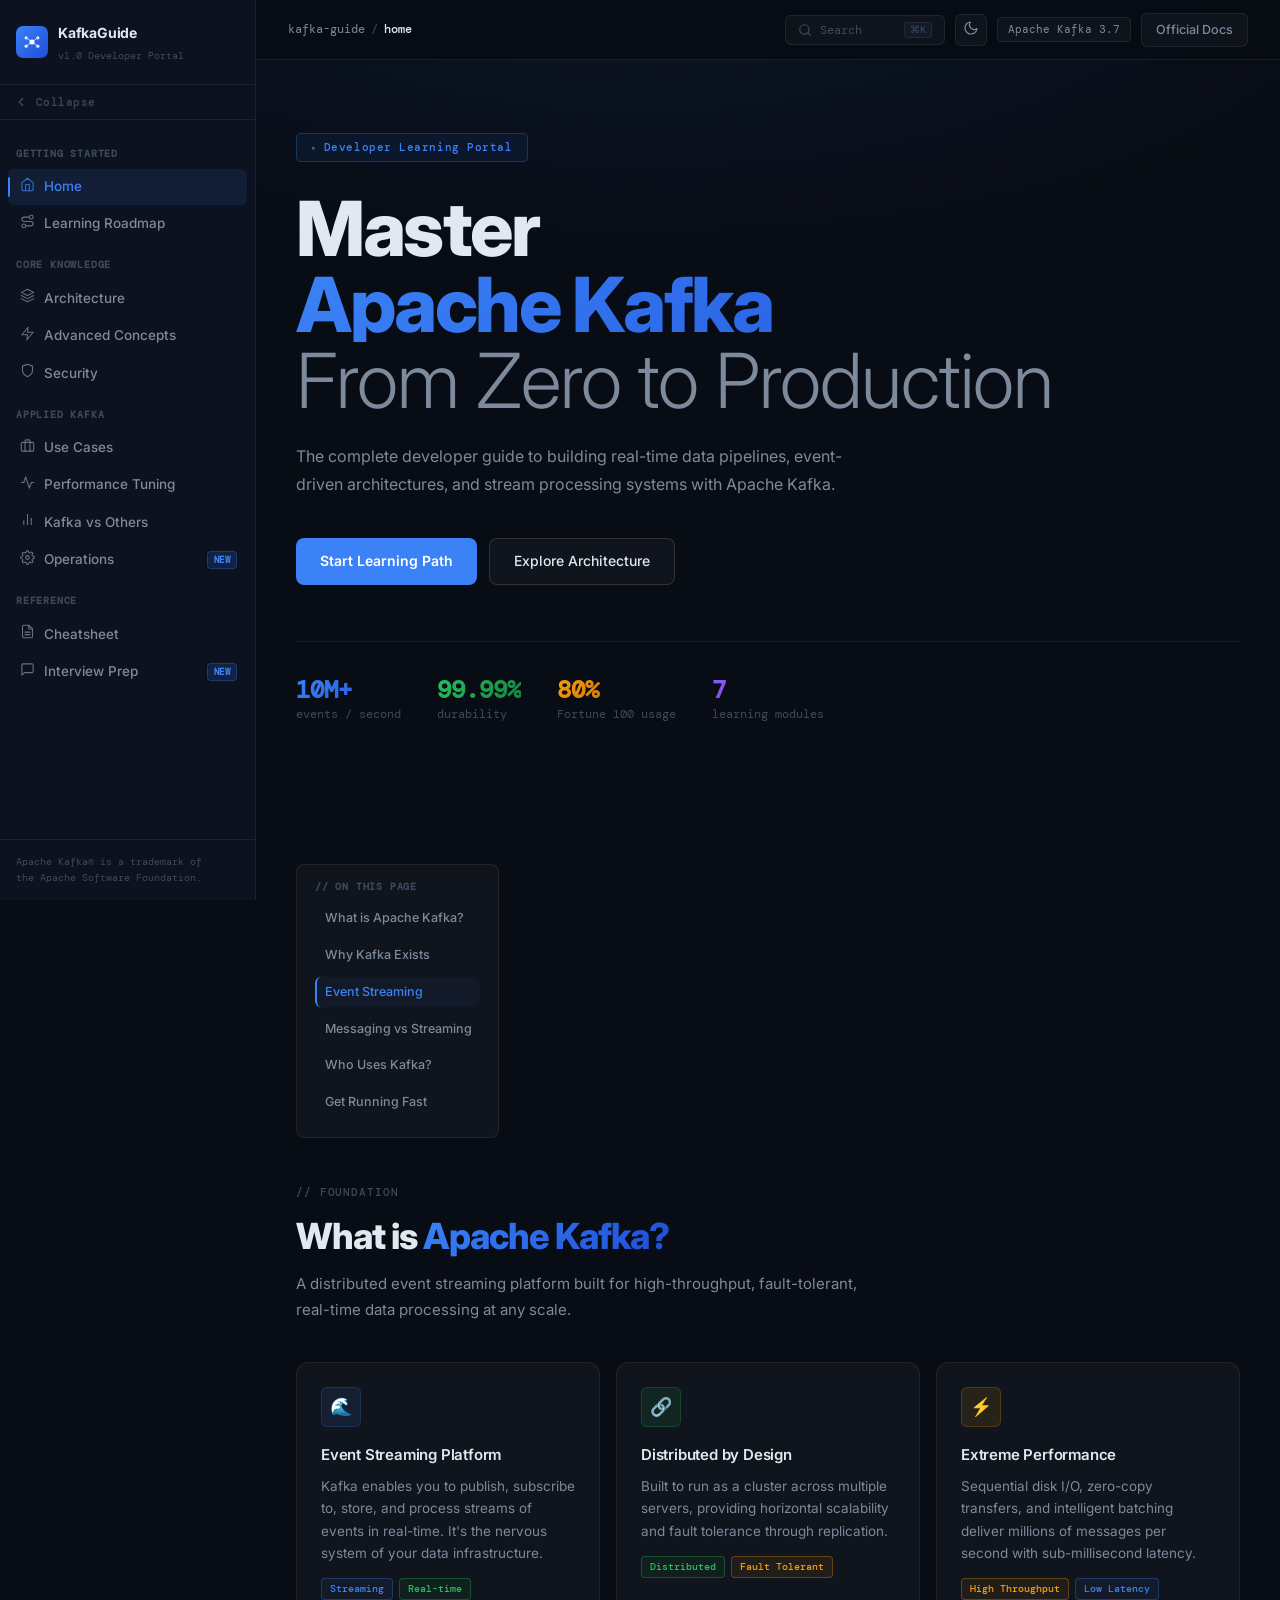
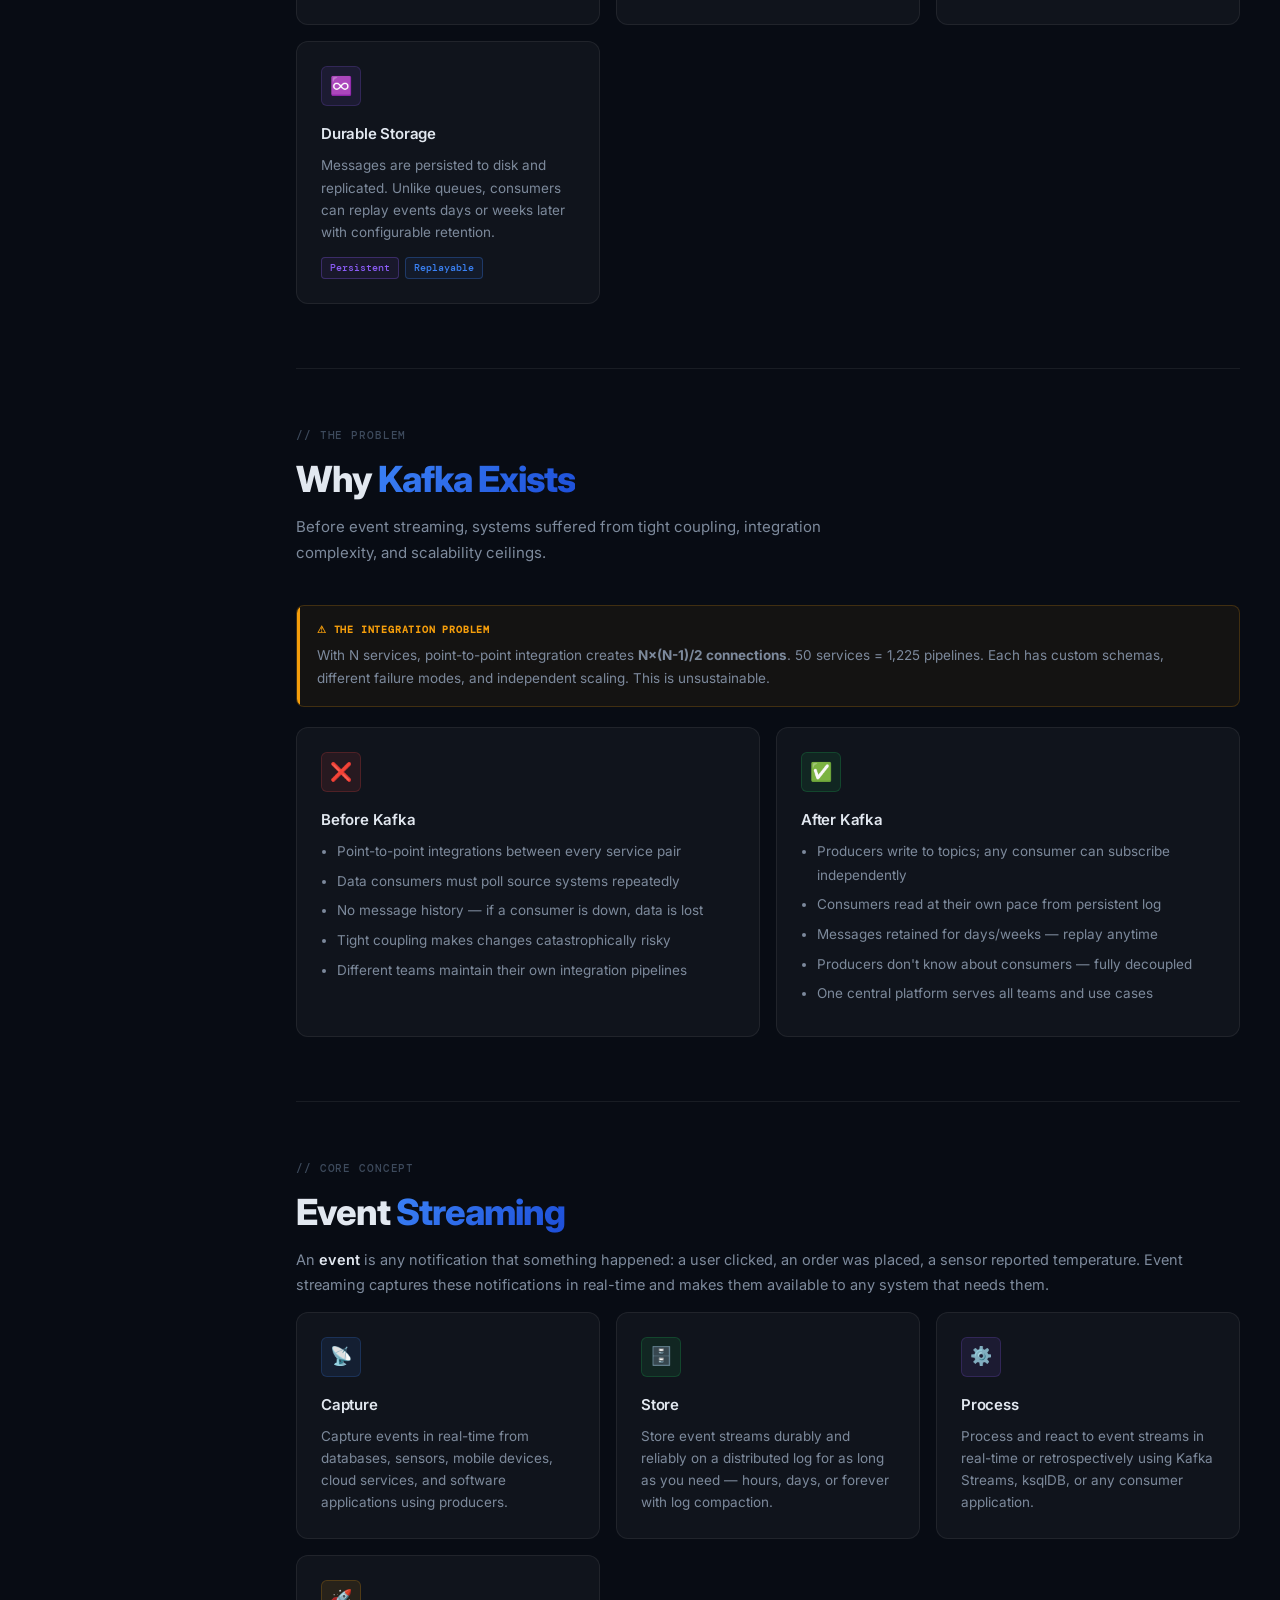
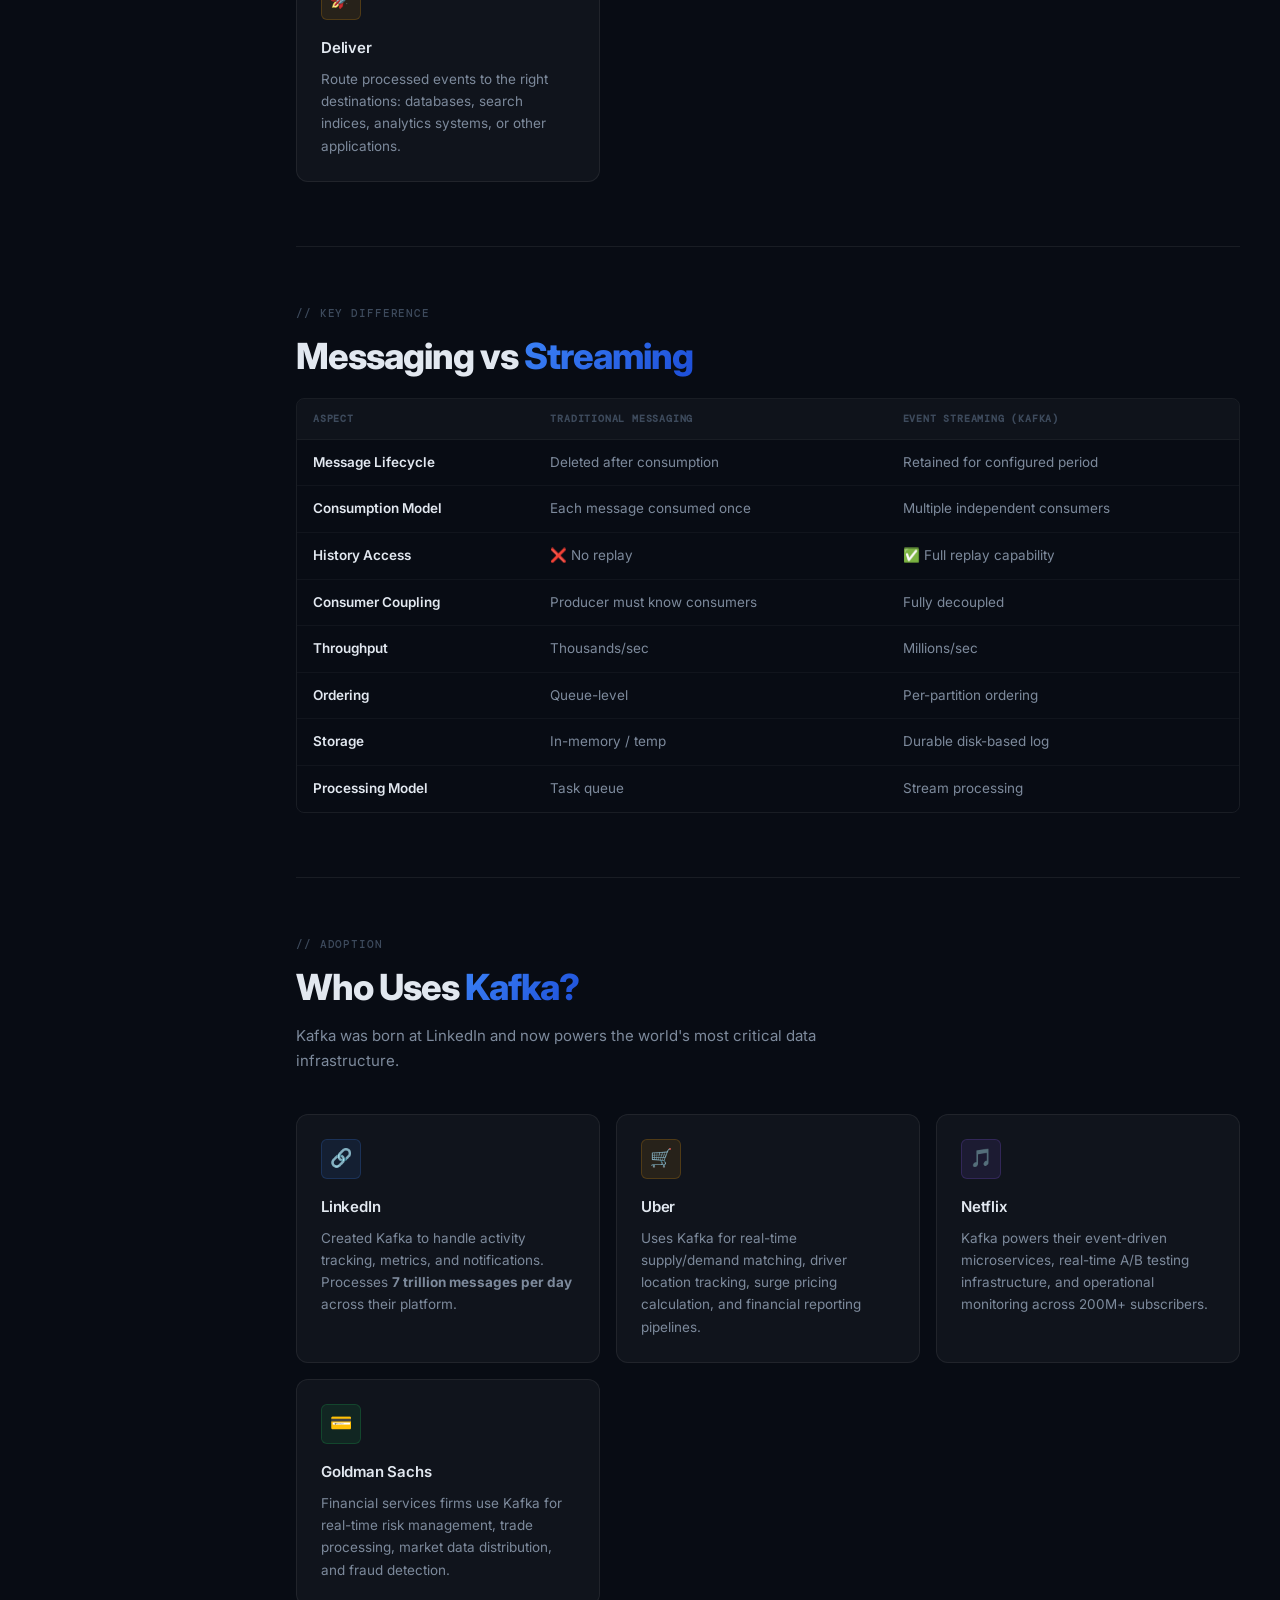
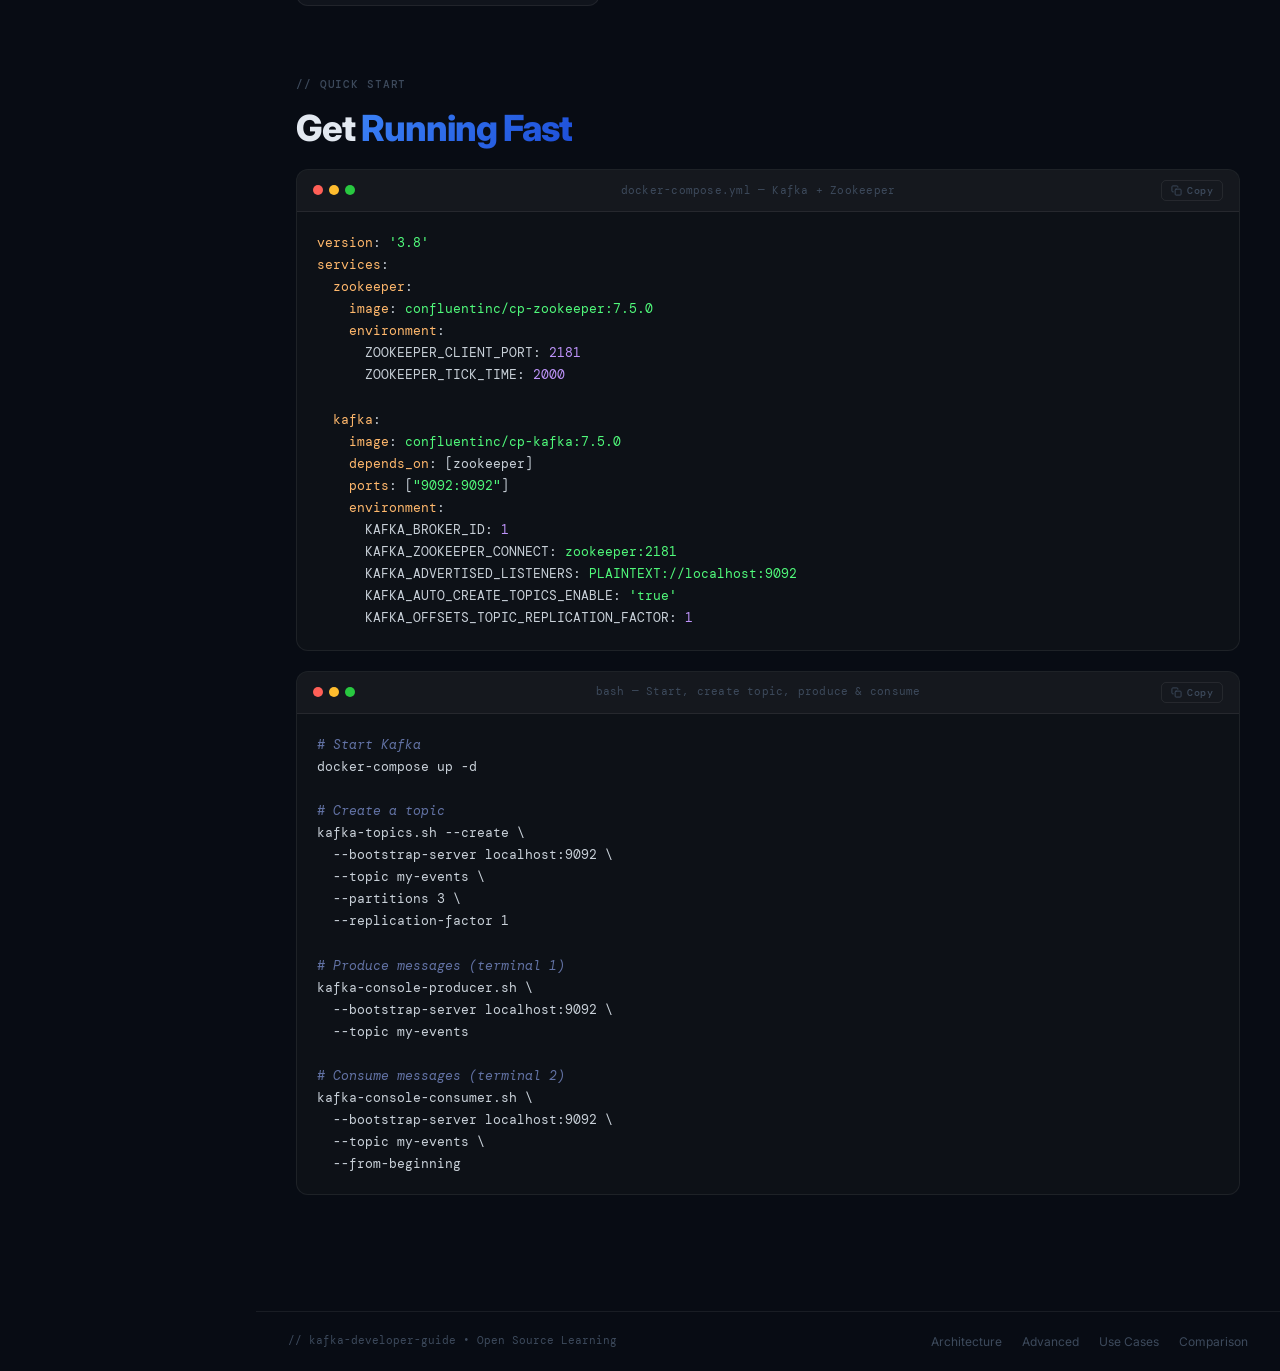
==== commit 098cbb32: "seo: full SEO pass — sitemap, robots.txt, canonical, OG, schema.org - robots.txt: allow all crawlers" ====
--- a/index.html
+++ b/index.html
@@ -15,62 +15,6 @@
       content="Apache Kafka, Kafka tutorial, event streaming, real-time data pipelines, stream processing, Kafka architecture, distributed systems, Kafka developer guide"
     />
 
-    <!-- Open Graph — update YOUR-DOMAIN before deploying -->
-    <meta property="og:type" content="website" />
-    <meta property="og:site_name" content="KafkaGuide" />
-    <meta property="og:title" content="Kafka Developer Guide — Learn Apache Kafka" />
-    <meta
-      property="og:description"
-      content="The complete developer guide to Apache Kafka — event streaming, real-time data pipelines, stream processing, and production architecture from zero to expert."
-    />
-    <meta property="og:url" content="https://YOUR-DOMAIN/" />
-    <meta property="og:image" content="https://YOUR-DOMAIN/og-image.png" />
-    <meta property="og:image:width" content="1200" />
-    <meta property="og:image:height" content="630" />
-    <meta property="og:image:alt" content="KafkaGuide — Apache Kafka Developer Learning Portal" />
-
-    <!-- Twitter Card -->
-    <meta name="twitter:card" content="summary_large_image" />
-    <meta name="twitter:title" content="Kafka Developer Guide — Learn Apache Kafka" />
-    <meta
-      name="twitter:description"
-      content="The complete developer guide to Apache Kafka — event streaming, real-time data pipelines, and stream processing from zero to production."
-    />
-    <meta name="twitter:image" content="https://YOUR-DOMAIN/og-image.png" />
-    <meta name="twitter:image:alt" content="KafkaGuide — Apache Kafka Developer Learning Portal" />
-
-    <!-- Structured Data -->
-    <script type="application/ld+json">
-    {
-      "@context": "https://schema.org",
-      "@graph": [
-        {
-          "@type": "WebSite",
-          "name": "KafkaGuide",
-          "description": "The complete developer guide to Apache Kafka — event streaming, real-time data pipelines, stream processing, and production architecture from zero to expert.",
-          "url": "https://YOUR-DOMAIN/",
-          "potentialAction": {
-            "@type": "SearchAction",
-            "target": { "@type": "EntryPoint", "urlTemplate": "https://YOUR-DOMAIN/?q={search_term_string}" },
-            "query-input": "required name=search_term_string"
-          }
-        },
-        {
-          "@type": "LearningResource",
-          "name": "Apache Kafka Developer Learning Portal",
-          "description": "Covers Kafka architecture, event streaming, advanced concepts, security, use cases, performance tuning, and interview prep — from beginner to production-ready.",
-          "url": "https://YOUR-DOMAIN/",
-          "inLanguage": "en",
-          "isAccessibleForFree": true,
-          "educationalLevel": "Beginner to Expert",
-          "learningResourceType": "Tutorial",
-          "teaches": "Apache Kafka, event streaming, distributed systems",
-          "keywords": "Apache Kafka, event streaming, real-time data pipelines, stream processing, Kafka architecture"
-        }
-      ]
-    }
-    </script>
-
     <link rel="preconnect" href="https://fonts.googleapis.com" />
     <link rel="preconnect" href="https://fonts.gstatic.com" crossorigin />
     <script>
@@ -80,10 +24,10 @@
       })();
     </script>
     <link rel="icon" href="favicon.svg" type="image/svg+xml" />
-    <link rel="stylesheet" href="css/style.css" />
+    <link rel="stylesheet" href="css/style.css?v=2" />
   </head>
   <body>
-    <button class="sidebar-toggle">☰</button>
+    <button class="sidebar-toggle" aria-label="Open menu"><svg width="18" height="18" viewBox="0 0 24 24" fill="none" stroke="currentColor" stroke-width="2" stroke-linecap="round" stroke-linejoin="round" aria-hidden="true"><line x1="3" y1="12" x2="21" y2="12"/><line x1="3" y1="6" x2="21" y2="6"/><line x1="3" y1="18" x2="21" y2="18"/></svg></button>
 
     <div class="site-wrapper">
       <!-- SIDEBAR -->
@@ -656,7 +600,7 @@
       </div>
     </div>
 
-    <script src="js/search-data.js"></script>
-    <script src="js/app.js"></script>
+    <script src="js/search-data.js?v=2"></script>
+    <script src="js/app.js?v=2"></script>
   </body>
 </html>
--- a/css/style.css
+++ b/css/style.css
@@ -147,10 +147,11 @@
   background: var(--bg-secondary);
   border: 1px solid var(--border);
   border-radius: var(--radius-sm);
-  padding: 7px 11px;
+  padding: 7px 10px;
   cursor: pointer;
   color: var(--text-primary);
-  font-size: 16px;
+  align-items: center;
+  justify-content: center;
 }
 
 /* MAIN */
@@ -372,7 +373,7 @@
 .copy-btn {
   font-family: var(--font-mono);
   font-size: 10px;
-  padding: 3px 10px;
+  padding: 3px 9px;
   background: transparent;
   border: 1px solid var(--border);
   border-radius: 5px;
@@ -381,6 +382,9 @@
   transition: var(--transition);
   letter-spacing: 0.05em;
   font-weight: 500;
+  display: inline-flex;
+  align-items: center;
+  gap: 5px;
 }
 .copy-btn:hover { color: var(--accent-cyan); border-color: rgba(59,130,246,0.35); }
 .copy-btn.copied { color: var(--accent-green); border-color: rgba(34,197,94,0.35); }
@@ -800,7 +804,7 @@
 .interview-block.open .interview-q { border-bottom-color: var(--border); }
 .interview-q-text { font-size: 14px; font-weight: 600; color: var(--text-primary); flex: 1; letter-spacing: -0.1px; }
 .interview-q-meta { display: flex; align-items: center; gap: 8px; flex-shrink: 0; }
-.interview-toggle { font-size: 14px; color: var(--text-muted); transition: var(--transition); }
+.interview-toggle { display: flex; align-items: center; color: var(--text-muted); transition: var(--transition); flex-shrink: 0; }
 .interview-block.open .interview-toggle { transform: rotate(90deg); color: var(--accent-cyan); }
 .interview-a {
   max-height: 0;
@@ -1145,7 +1149,7 @@
   width: 100%;
   padding: 10px 14px;
   border: none;
-  border-top: 1px solid var(--border);
+  border-bottom: 1px solid var(--border);
   background: transparent;
   color: var(--text-muted);
   cursor: pointer;
@@ -1177,23 +1181,30 @@
 .site-wrapper.sidebar-collapsed .nav-section-label,
 .site-wrapper.sidebar-collapsed .sidebar-logo-text,
 .site-wrapper.sidebar-collapsed .sidebar-footer { display: none; }
-.site-wrapper.sidebar-collapsed .nav-badge { visibility: hidden; }
+.site-wrapper.sidebar-collapsed .nav-badge { display: none; }
 
 /* Center icons */
 .site-wrapper.sidebar-collapsed .nav-item {
   justify-content: center;
-  padding: 8px 0;
+  padding: 11px 0;
   gap: 0;
-}
+  border-radius: 8px;
+}
+.site-wrapper.sidebar-collapsed .nav-item.active::before { display: none; }
+.site-wrapper.sidebar-collapsed .nav-item .nav-icon { opacity: 1; width: auto; }
 .site-wrapper.sidebar-collapsed .sidebar-logo {
   justify-content: center;
-  padding: 20px 0;
+  padding: 18px 0;
 }
 .site-wrapper.sidebar-collapsed .sidebar-collapse-btn {
   justify-content: center;
   padding: 10px 0;
   gap: 0;
 }
+.site-wrapper.sidebar-collapsed .sidebar-nav {
+  padding: 8px 6px;
+  gap: 2px;
+}
 
 /* Flip chevron when collapsed */
 .site-wrapper.sidebar-collapsed .sidebar-collapse-btn .icon-chevron {
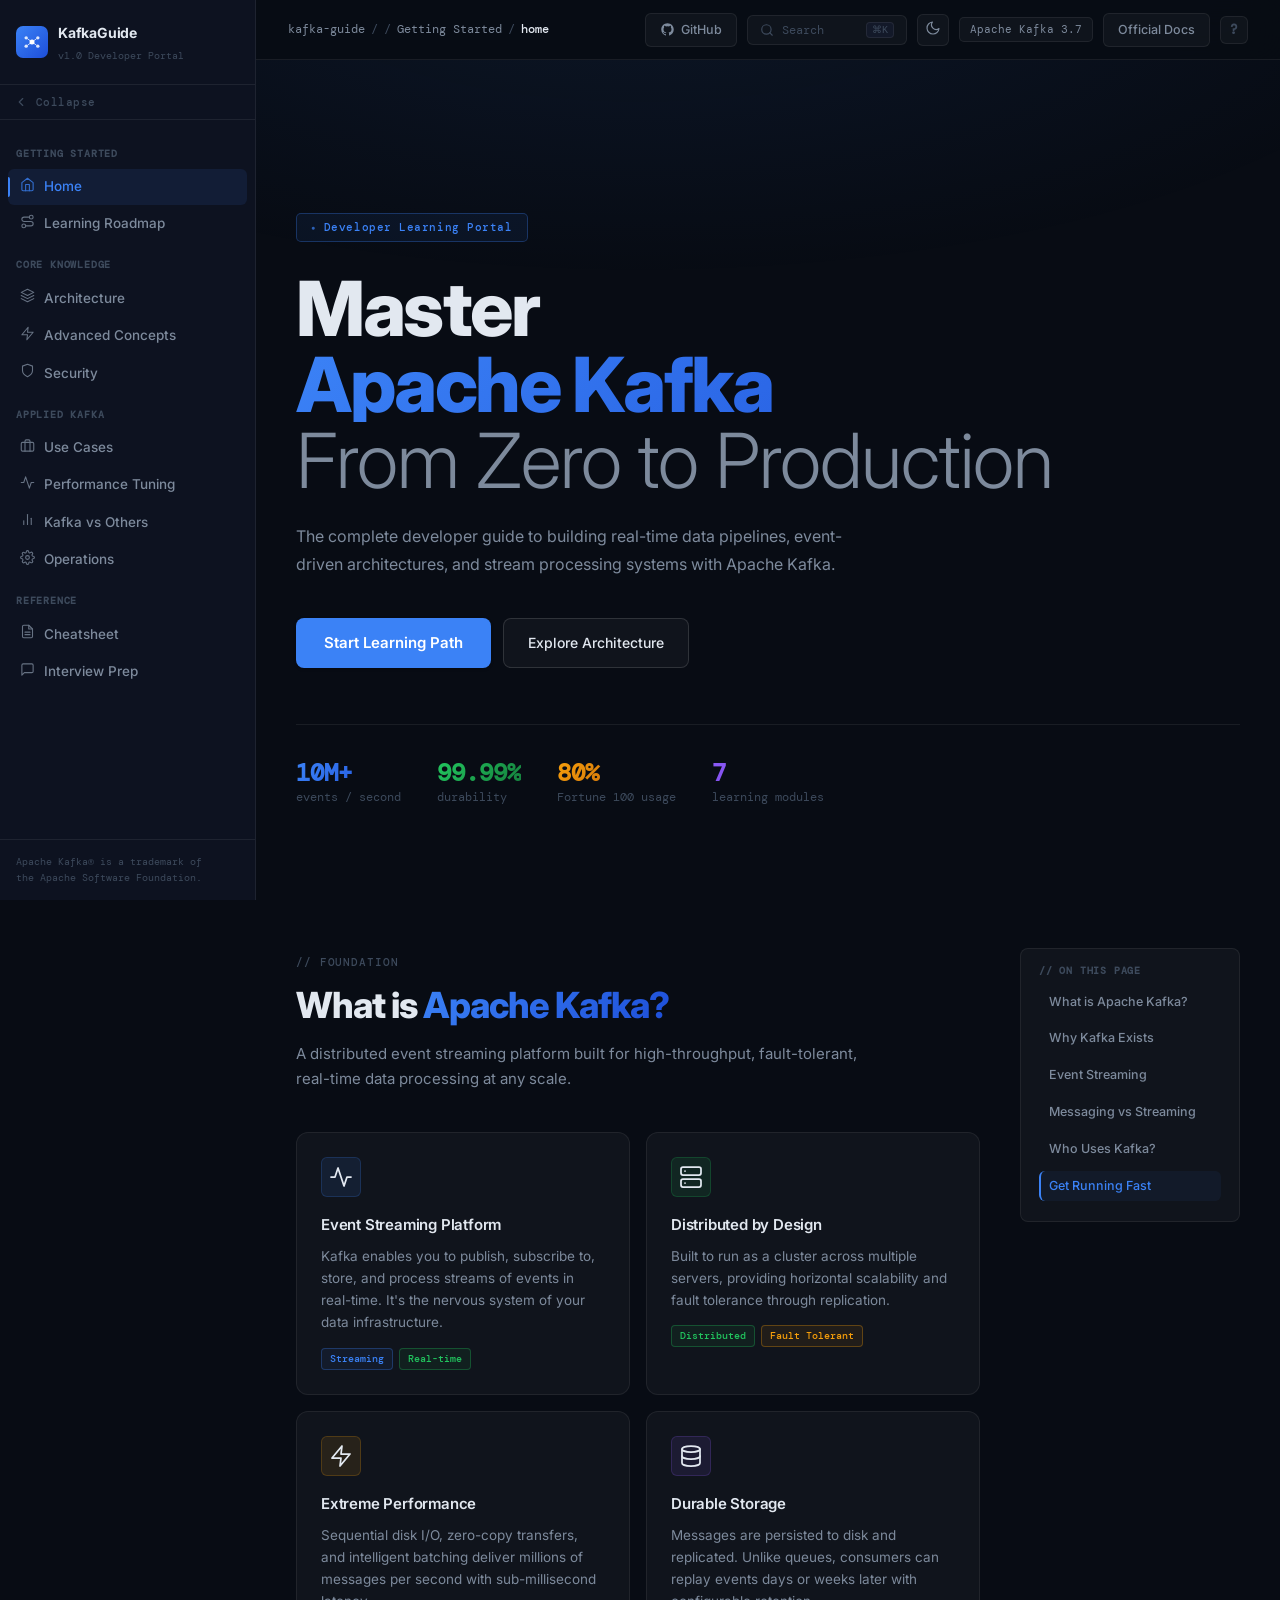
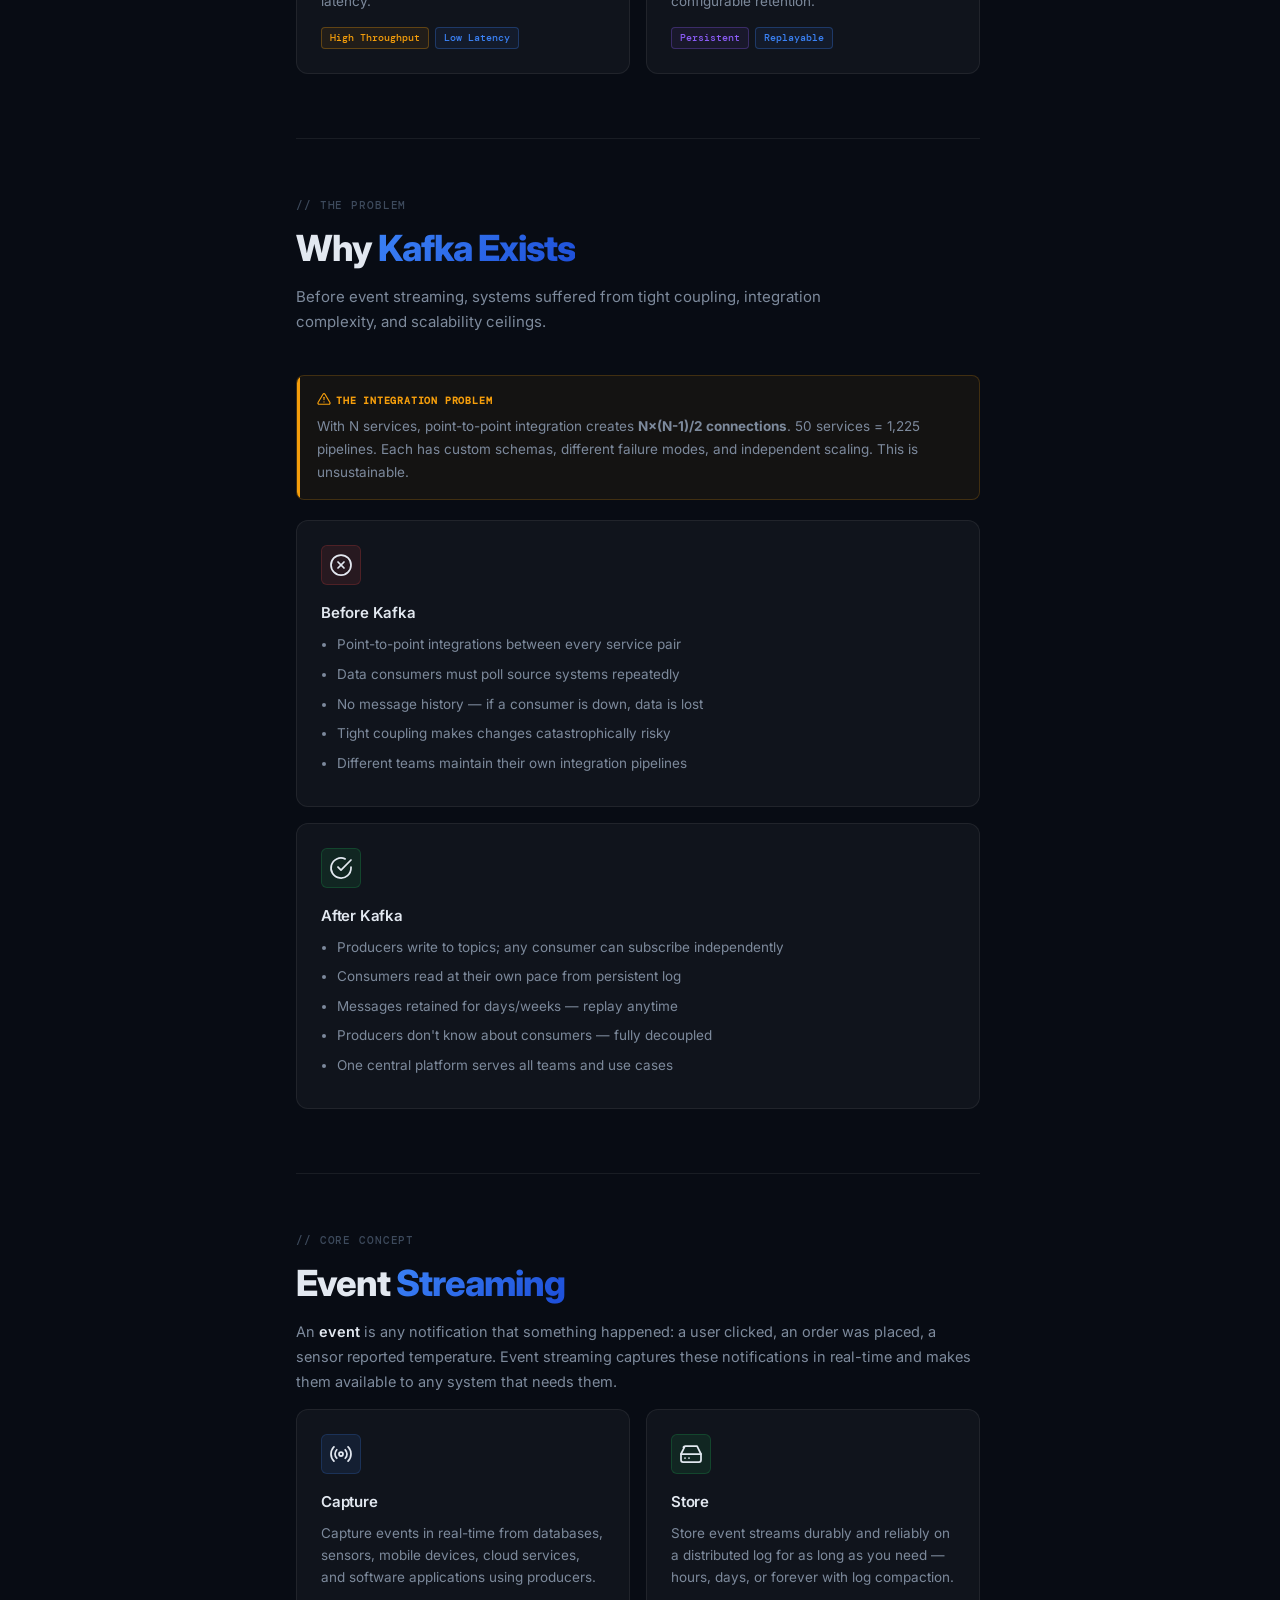
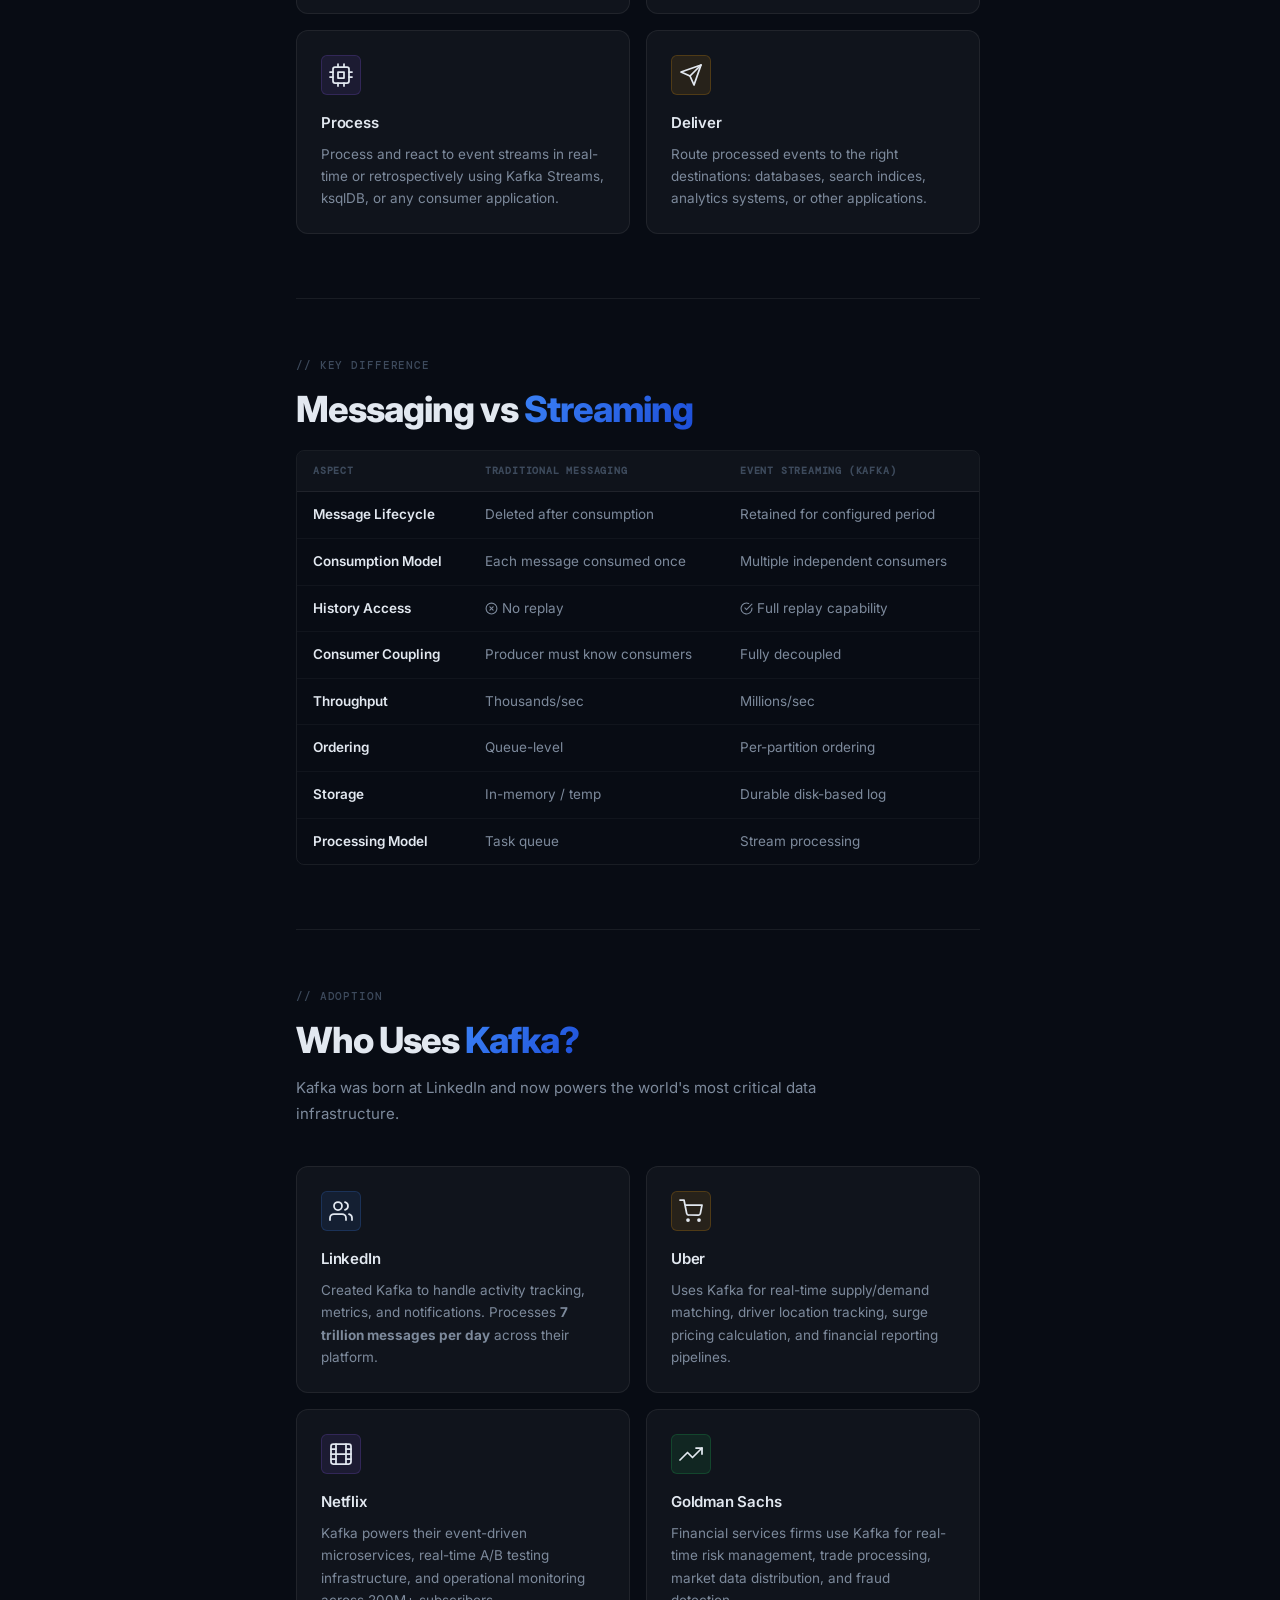
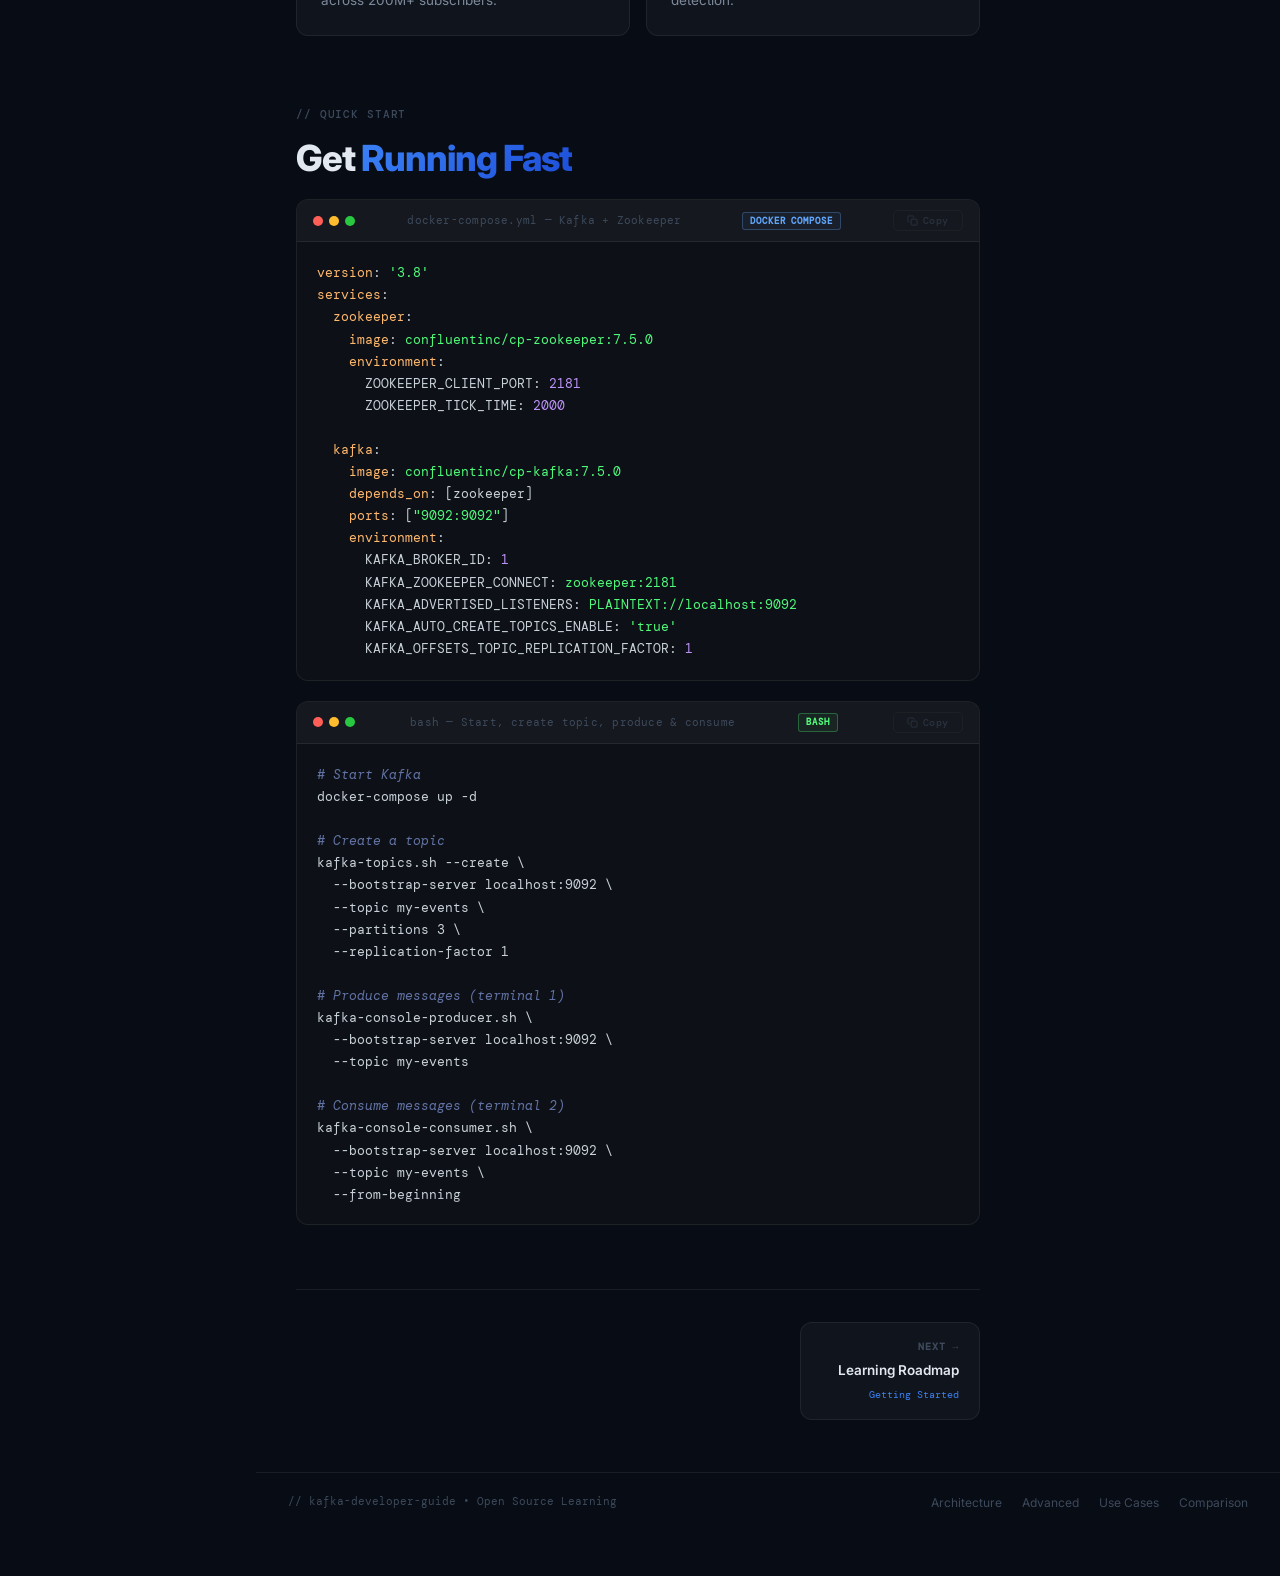
==== commit 1c5c7575: "feat: replace all emoji icons with Lucide SVG icons across all pages Eliminated every emoji and emoj" ====
--- a/index.html
+++ b/index.html
@@ -225,7 +225,7 @@
             <div class="cards-grid">
               <div class="card fade-in stagger-1">
                 <div class="card-accent-top"></div>
-                <div class="card-icon cyan">🌊</div>
+                <div class="card-icon cyan"><svg width="24" height="24" viewBox="0 0 24 24" fill="none" stroke="currentColor" stroke-width="1.75" stroke-linecap="round" stroke-linejoin="round" aria-hidden="true"><polyline points="22 12 18 12 15 21 9 3 6 12 2 12"/></svg></div>
                 <div class="card-title">Event Streaming Platform</div>
                 <div class="card-desc">
                   Kafka enables you to publish, subscribe to, store, and process
@@ -239,7 +239,7 @@
               </div>
               <div class="card fade-in stagger-2">
                 <div class="card-accent-top"></div>
-                <div class="card-icon green">🔗</div>
+                <div class="card-icon green"><svg width="24" height="24" viewBox="0 0 24 24" fill="none" stroke="currentColor" stroke-width="1.75" stroke-linecap="round" stroke-linejoin="round" aria-hidden="true"><rect x="2" y="2" width="20" height="8" rx="2" ry="2"/><rect x="2" y="14" width="20" height="8" rx="2" ry="2"/><line x1="6" y1="6" x2="6.01" y2="6"/><line x1="6" y1="18" x2="6.01" y2="18"/></svg></div>
                 <div class="card-title">Distributed by Design</div>
                 <div class="card-desc">
                   Built to run as a cluster across multiple servers, providing
@@ -253,7 +253,7 @@
               </div>
               <div class="card fade-in stagger-3">
                 <div class="card-accent-top"></div>
-                <div class="card-icon orange">⚡</div>
+                <div class="card-icon orange"><svg width="24" height="24" viewBox="0 0 24 24" fill="none" stroke="currentColor" stroke-width="1.75" stroke-linecap="round" stroke-linejoin="round" aria-hidden="true"><polygon points="13 2 3 14 12 14 11 22 21 10 12 10 13 2"/></svg></div>
                 <div class="card-title">Extreme Performance</div>
                 <div class="card-desc">
                   Sequential disk I/O, zero-copy transfers, and intelligent
@@ -267,7 +267,7 @@
               </div>
               <div class="card fade-in stagger-4">
                 <div class="card-accent-top"></div>
-                <div class="card-icon purple">♾️</div>
+                <div class="card-icon purple"><svg width="24" height="24" viewBox="0 0 24 24" fill="none" stroke="currentColor" stroke-width="1.75" stroke-linecap="round" stroke-linejoin="round" aria-hidden="true"><ellipse cx="12" cy="5" rx="9" ry="3"/><path d="M21 12c0 1.66-4 3-9 3s-9-1.34-9-3"/><path d="M3 5v14c0 1.66 4 3 9 3s9-1.34 9-3V5"/></svg></div>
                 <div class="card-title">Durable Storage</div>
                 <div class="card-desc">
                   Messages are persisted to disk and replicated. Unlike queues,
@@ -294,7 +294,7 @@
             </p>
 
             <div class="info-box orange fade-in">
-              <div class="info-label">⚠ The Integration Problem</div>
+              <div class="info-label"><svg width="14" height="14" viewBox="0 0 24 24" fill="none" stroke="currentColor" stroke-width="2" stroke-linecap="round" stroke-linejoin="round" aria-hidden="true" style="display:inline-block;vertical-align:-2px;margin-right:5px"><path d="M10.29 3.86L1.82 18a2 2 0 0 0 1.71 3h16.94a2 2 0 0 0 1.71-3L13.71 3.86a2 2 0 0 0-3.42 0z"/><line x1="12" y1="9" x2="12" y2="13"/><line x1="12" y1="17" x2="12.01" y2="17"/></svg>The Integration Problem</div>
               <div class="info-text">
                 With N services, point-to-point integration creates
                 <strong>N×(N-1)/2 connections</strong>. 50 services = 1,225
@@ -305,7 +305,7 @@
 
             <div class="cards-grid-2 cards-grid fade-in">
               <div class="card">
-                <div class="card-icon red">❌</div>
+                <div class="card-icon red"><svg width="24" height="24" viewBox="0 0 24 24" fill="none" stroke="currentColor" stroke-width="1.75" stroke-linecap="round" stroke-linejoin="round" aria-hidden="true"><circle cx="12" cy="12" r="10"/><line x1="15" y1="9" x2="9" y2="15"/><line x1="9" y1="9" x2="15" y2="15"/></svg></div>
                 <div class="card-title">Before Kafka</div>
                 <div class="card-desc">
                   <ul style="padding-left: 16px; margin: 0">
@@ -324,7 +324,7 @@
                 </div>
               </div>
               <div class="card">
-                <div class="card-icon green">✅</div>
+                <div class="card-icon green"><svg width="24" height="24" viewBox="0 0 24 24" fill="none" stroke="currentColor" stroke-width="1.75" stroke-linecap="round" stroke-linejoin="round" aria-hidden="true"><path d="M22 11.08V12a10 10 0 1 1-5.93-9.14"/><polyline points="22 4 12 14.01 9 11.01"/></svg></div>
                 <div class="card-title">After Kafka</div>
                 <div class="card-desc">
                   <ul style="padding-left: 16px; margin: 0">
@@ -362,7 +362,7 @@
 
             <div class="cards-grid fade-in">
               <div class="card">
-                <div class="card-icon cyan">📡</div>
+                <div class="card-icon cyan"><svg width="24" height="24" viewBox="0 0 24 24" fill="none" stroke="currentColor" stroke-width="1.75" stroke-linecap="round" stroke-linejoin="round" aria-hidden="true"><circle cx="12" cy="12" r="2"/><path d="M16.24 7.76a6 6 0 0 1 0 8.49m-8.48-.01a6 6 0 0 1 0-8.49m11.31-2.82a10 10 0 0 1 0 14.14m-14.14 0a10 10 0 0 1 0-14.14"/></svg></div>
                 <div class="card-title">Capture</div>
                 <div class="card-desc">
                   Capture events in real-time from databases, sensors, mobile
@@ -371,7 +371,7 @@
                 </div>
               </div>
               <div class="card">
-                <div class="card-icon green">🗄️</div>
+                <div class="card-icon green"><svg width="24" height="24" viewBox="0 0 24 24" fill="none" stroke="currentColor" stroke-width="1.75" stroke-linecap="round" stroke-linejoin="round" aria-hidden="true"><line x1="22" y1="12" x2="2" y2="12"/><path d="M5.45 5.11L2 12v6a2 2 0 0 0 2 2h16a2 2 0 0 0 2-2v-6l-3.45-6.89A2 2 0 0 0 17.76 4H6.24a2 2 0 0 0-1.79 1.11z"/><line x1="6" y1="16" x2="6.01" y2="16"/><line x1="10" y1="16" x2="10.01" y2="16"/></svg></div>
                 <div class="card-title">Store</div>
                 <div class="card-desc">
                   Store event streams durably and reliably on a distributed log
@@ -380,7 +380,7 @@
                 </div>
               </div>
               <div class="card">
-                <div class="card-icon purple">⚙️</div>
+                <div class="card-icon purple"><svg width="24" height="24" viewBox="0 0 24 24" fill="none" stroke="currentColor" stroke-width="1.75" stroke-linecap="round" stroke-linejoin="round" aria-hidden="true"><rect x="4" y="4" width="16" height="16" rx="2" ry="2"/><rect x="9" y="9" width="6" height="6"/><line x1="9" y1="1" x2="9" y2="4"/><line x1="15" y1="1" x2="15" y2="4"/><line x1="9" y1="20" x2="9" y2="23"/><line x1="15" y1="20" x2="15" y2="23"/><line x1="20" y1="9" x2="23" y2="9"/><line x1="20" y1="14" x2="23" y2="14"/><line x1="1" y1="9" x2="4" y2="9"/><line x1="1" y1="14" x2="4" y2="14"/></svg></div>
                 <div class="card-title">Process</div>
                 <div class="card-desc">
                   Process and react to event streams in real-time or
@@ -389,7 +389,7 @@
                 </div>
               </div>
               <div class="card">
-                <div class="card-icon orange">🚀</div>
+                <div class="card-icon orange"><svg width="24" height="24" viewBox="0 0 24 24" fill="none" stroke="currentColor" stroke-width="1.75" stroke-linecap="round" stroke-linejoin="round" aria-hidden="true"><line x1="22" y1="2" x2="11" y2="13"/><polygon points="22 2 15 22 11 13 2 9 22 2"/></svg></div>
                 <div class="card-title">Deliver</div>
                 <div class="card-desc">
                   Route processed events to the right destinations: databases,
@@ -428,8 +428,8 @@
                   </tr>
                   <tr>
                     <td><strong>History Access</strong></td>
-                    <td>❌ No replay</td>
-                    <td class="yes">✅ Full replay capability</td>
+                    <td><svg width="13" height="13" viewBox="0 0 24 24" fill="none" stroke="currentColor" stroke-width="2" stroke-linecap="round" stroke-linejoin="round" aria-hidden="true" style="display:inline-block;vertical-align:-2px;margin-right:4px"><circle cx="12" cy="12" r="10"/><line x1="15" y1="9" x2="9" y2="15"/><line x1="9" y1="9" x2="15" y2="15"/></svg>No replay</td>
+                    <td class="yes"><svg width="13" height="13" viewBox="0 0 24 24" fill="none" stroke="currentColor" stroke-width="2" stroke-linecap="round" stroke-linejoin="round" aria-hidden="true" style="display:inline-block;vertical-align:-2px;margin-right:4px"><path d="M22 11.08V12a10 10 0 1 1-5.93-9.14"/><polyline points="22 4 12 14.01 9 11.01"/></svg>Full replay capability</td>
                   </tr>
                   <tr>
                     <td><strong>Consumer Coupling</strong></td>
@@ -473,7 +473,7 @@
             </p>
             <div class="cards-grid fade-in">
               <div class="card">
-                <div class="card-icon cyan">🔗</div>
+                <div class="card-icon cyan"><svg width="24" height="24" viewBox="0 0 24 24" fill="none" stroke="currentColor" stroke-width="1.75" stroke-linecap="round" stroke-linejoin="round" aria-hidden="true"><path d="M17 21v-2a4 4 0 0 0-4-4H5a4 4 0 0 0-4 4v2"/><circle cx="9" cy="7" r="4"/><path d="M23 21v-2a4 4 0 0 0-3-3.87"/><path d="M16 3.13a4 4 0 0 1 0 7.75"/></svg></div>
                 <div class="card-title">LinkedIn</div>
                 <div class="card-desc">
                   Created Kafka to handle activity tracking, metrics, and
@@ -483,7 +483,7 @@
                 </div>
               </div>
               <div class="card">
-                <div class="card-icon orange">🛒</div>
+                <div class="card-icon orange"><svg width="24" height="24" viewBox="0 0 24 24" fill="none" stroke="currentColor" stroke-width="1.75" stroke-linecap="round" stroke-linejoin="round" aria-hidden="true"><circle cx="9" cy="21" r="1"/><circle cx="20" cy="21" r="1"/><path d="M1 1h4l2.68 13.39a2 2 0 0 0 2 1.61h9.72a2 2 0 0 0 2-1.61L23 6H6"/></svg></div>
                 <div class="card-title">Uber</div>
                 <div class="card-desc">
                   Uses Kafka for real-time supply/demand matching, driver
@@ -492,7 +492,7 @@
                 </div>
               </div>
               <div class="card">
-                <div class="card-icon purple">🎵</div>
+                <div class="card-icon purple"><svg width="24" height="24" viewBox="0 0 24 24" fill="none" stroke="currentColor" stroke-width="1.75" stroke-linecap="round" stroke-linejoin="round" aria-hidden="true"><rect x="2" y="2" width="20" height="20" rx="2.18" ry="2.18"/><line x1="7" y1="2" x2="7" y2="22"/><line x1="17" y1="2" x2="17" y2="22"/><line x1="2" y1="12" x2="22" y2="12"/><line x1="2" y1="7" x2="7" y2="7"/><line x1="2" y1="17" x2="7" y2="17"/><line x1="17" y1="17" x2="22" y2="17"/><line x1="17" y1="7" x2="22" y2="7"/></svg></div>
                 <div class="card-title">Netflix</div>
                 <div class="card-desc">
                   Kafka powers their event-driven microservices, real-time A/B
@@ -501,7 +501,7 @@
                 </div>
               </div>
               <div class="card">
-                <div class="card-icon green">💳</div>
+                <div class="card-icon green"><svg width="24" height="24" viewBox="0 0 24 24" fill="none" stroke="currentColor" stroke-width="1.75" stroke-linecap="round" stroke-linejoin="round" aria-hidden="true"><polyline points="23 6 13.5 15.5 8.5 10.5 1 18"/><polyline points="17 6 23 6 23 12"/></svg></div>
                 <div class="card-title">Goldman Sachs</div>
                 <div class="card-desc">
                   Financial services firms use Kafka for real-time risk
--- a/css/style.css
+++ b/css/style.css
@@ -45,10 +45,11 @@
 body { font-family: var(--font-display); background: var(--bg-primary); color: var(--text-primary); line-height: 1.6; overflow-x: hidden; min-height: 100vh; animation: pageFadeIn 0.3s ease; }
 body::before { content: ''; position: fixed; inset: 0; background: var(--gradient-hero); pointer-events: none; z-index: 0; }
 
-::-webkit-scrollbar { width: 5px; }
+::-webkit-scrollbar { width: 7px; }
 ::-webkit-scrollbar-track { background: transparent; }
 ::-webkit-scrollbar-thumb { background: rgba(255,255,255,0.1); border-radius: 3px; }
 ::-webkit-scrollbar-thumb:hover { background: rgba(255,255,255,0.18); }
+pre::-webkit-scrollbar { width: 7px; height: 7px; }
 
 .site-wrapper { display: flex; min-height: 100vh; position: relative; z-index: 1; }
 
@@ -200,6 +201,7 @@
   transition: var(--transition);
 }
 .github-btn:hover { border-color: var(--border-bright); color: var(--text-primary); background: var(--bg-card-hover); }
+.github-btn svg { flex-shrink: 0; }
 
 /* PAGE CONTENT */
 .page-content { flex: 1; padding: 52px 40px; max-width: 1080px; width: 100%; }
@@ -309,7 +311,7 @@
 
 /* CARDS */
 .cards-grid { display: grid; grid-template-columns: repeat(auto-fill, minmax(280px, 1fr)); gap: 16px; margin-bottom: 52px; }
-.cards-grid-2 { grid-template-columns: repeat(auto-fill, minmax(400px, 1fr)); }
+.cards-grid-2 { grid-template-columns: repeat(auto-fill, minmax(min(400px, 100%), 1fr)); }
 .cards-grid-3 { grid-template-columns: repeat(3, 1fr); }
 .card {
   background: var(--bg-card);
@@ -804,16 +806,16 @@
 .interview-block.open .interview-q { border-bottom-color: var(--border); }
 .interview-q-text { font-size: 14px; font-weight: 600; color: var(--text-primary); flex: 1; letter-spacing: -0.1px; }
 .interview-q-meta { display: flex; align-items: center; gap: 8px; flex-shrink: 0; }
-.interview-toggle { display: flex; align-items: center; color: var(--text-muted); transition: var(--transition); flex-shrink: 0; }
+.interview-toggle { display: flex; align-items: center; color: var(--text-muted); transition: transform 0.3s cubic-bezier(0.4, 0, 0.2, 1), color 0.2s ease; flex-shrink: 0; }
 .interview-block.open .interview-toggle { transform: rotate(90deg); color: var(--accent-cyan); }
 .interview-a {
   max-height: 0;
   overflow: hidden;
   padding: 0 20px;
   background: rgba(0,0,0,0.15);
-  transition: max-height 0.3s ease, padding 0.3s ease;
-}
-.interview-block.open .interview-a { max-height: 2000px; padding: 20px; }
+  transition: max-height 0.3s cubic-bezier(0.4, 0, 0.2, 1), padding 0.3s ease;
+}
+.interview-block.open .interview-a { padding: 20px; }
 .interview-a p { font-size: 13.5px; color: var(--text-secondary); line-height: 1.75; margin-bottom: 10px; }
 .interview-a p:last-child { margin-bottom: 0; }
 .interview-a strong { color: var(--text-primary); }
@@ -839,7 +841,7 @@
   --accent-red:    #dc2626;
   --text-primary:  #0f172a;
   --text-secondary:#475569;
-  --text-muted:    #94a3b8;
+  --text-muted:    #64748b;
   --text-code:     #2563eb;
   --gradient-hero: radial-gradient(ellipse 100% 55% at 50% -5%, rgba(37,99,235,0.06) 0%, transparent 65%);
   --gradient-card: linear-gradient(145deg, rgba(255,255,255,1) 0%, rgba(248,250,252,1) 100%);
@@ -922,8 +924,8 @@
   position: fixed;
   bottom: 28px;
   right: 28px;
-  width: 36px;
-  height: 36px;
+  width: 44px;
+  height: 44px;
   border-radius: var(--radius-sm);
   background: var(--bg-secondary);
   border: 1px solid var(--border-bright);
@@ -1218,3 +1220,355 @@
   .site-wrapper.sidebar-collapsed .sidebar { width: var(--sidebar-width); }
   .site-wrapper.sidebar-collapsed .main-content { margin-left: 0; }
 }
+
+/* ══════════════════════════════════════════
+   ISSUE FIXES #1–#24
+   ══════════════════════════════════════════ */
+
+/* #1 — Skip-to-content link for keyboard navigation */
+.skip-to-content {
+  position: absolute;
+  top: -100%;
+  left: 16px;
+  z-index: 9999;
+  background: var(--accent-cyan);
+  color: #fff;
+  padding: 10px 20px;
+  border-radius: 0 0 var(--radius) var(--radius);
+  font-size: 14px;
+  font-weight: 600;
+  text-decoration: none;
+  transition: top 0.15s ease;
+  white-space: nowrap;
+}
+.skip-to-content:focus { top: 0; outline: none; }
+
+/* #4 — Sidebar nav :focus-visible ring */
+.nav-item:focus-visible {
+  outline: 2px solid var(--accent-cyan);
+  outline-offset: 1px;
+  border-radius: var(--radius-sm);
+}
+
+/* #7 — Sidebar collapse label stagger: fade out first, then shrink */
+.nav-label,
+.collapse-btn-label {
+  transition: opacity 0.12s ease, max-width 0.22s cubic-bezier(0.4, 0, 0.2, 1) 0.06s;
+}
+.site-wrapper.sidebar-collapsed .nav-label,
+.site-wrapper.sidebar-collapsed .collapse-btn-label {
+  transition: opacity 0.08s ease, max-width 0.22s cubic-bezier(0.4, 0, 0.2, 1);
+}
+
+/* #9 — TOC two-column layout (flex wrapper; no float+sticky overlap) */
+.toc-layout {
+  display: flex;
+  gap: 40px;
+  align-items: start;
+}
+.toc-main-col {
+  flex: 1;
+  min-width: 0;
+}
+.toc-sidebar {
+  width: 220px;
+  flex-shrink: 0;
+  position: sticky;
+  top: calc(var(--header-height) + 16px);
+}
+.toc {
+  float: none;
+  display: block;
+  margin: 0;
+  max-width: none;
+}
+@media (max-width: 1024px) {
+  .toc-sidebar { width: 190px; }
+}
+@media (max-width: 900px) {
+  .toc-layout { flex-direction: column; }
+  .toc-sidebar { position: static; width: 100%; }
+  .toc { max-width: 100%; margin: 0 0 24px; }
+}
+
+/* #13 — Section divider margin on mobile */
+@media (max-width: 600px) {
+  .section-divider { margin: 32px 0; }
+}
+
+/* #14 — Quiz option disabled visual state */
+.quiz-opt:disabled { opacity: 0.5; cursor: not-allowed; }
+
+/* #15 — Config/cheatsheet tables mobile readability */
+@media (max-width: 600px) {
+  .config-table th, .config-table td { padding: 8px; font-size: 11.5px; }
+  .table-wrap th, .table-wrap td { padding: 9px 10px; font-size: 12.5px; }
+}
+
+/* #16 — Hero stat labels responsive font size */
+.stat-label { font-size: clamp(10px, 1.8vw, 12px); }
+
+/* #17 — Mobile sidebar backdrop cursor */
+.sidebar-backdrop { cursor: pointer; }
+
+/* #18 — Sticky header compress on scroll */
+.header { transition: height 0.25s ease, padding 0.25s ease; }
+.header.compact { height: 48px; }
+
+/* #20 — Tall code blocks scroll indicator gradient */
+.code-wrap { position: relative; }
+.code-wrap::after {
+  content: '';
+  position: absolute;
+  bottom: 0; left: 0; right: 0;
+  height: 28px;
+  background: linear-gradient(to bottom, transparent, rgba(13,17,23,0.9));
+  pointer-events: none;
+  border-radius: 0 0 var(--radius-lg) var(--radius-lg);
+  transition: opacity 0.2s ease;
+}
+[data-theme="light"] .code-wrap::after { background: linear-gradient(to bottom, transparent, rgba(30,30,46,0.92)); }
+
+/* #21 — prefers-reduced-motion support */
+@media (prefers-reduced-motion: reduce) {
+  *, *::before, *::after {
+    animation-duration: 0.01ms !important;
+    animation-iteration-count: 1 !important;
+    transition-duration: 0.01ms !important;
+    scroll-behavior: auto !important;
+  }
+  html { scroll-behavior: auto; }
+  .fade-in { opacity: 1 !important; transform: none !important; transition: none !important; }
+}
+
+/* #22 — Interview question minimum tap target 56px */
+.interview-q { min-height: 56px; }
+
+/* ══════════════════════════════════════════════════════════════
+   UX ENHANCEMENTS — 28-point audit implementation
+   ══════════════════════════════════════════════════════════════ */
+
+/* UX1 — Reading progress bar */
+.reading-progress {
+  position: fixed;
+  top: 0; left: 0;
+  height: 2px;
+  width: 0%;
+  background: var(--gradient-cyan);
+  z-index: 9999;
+  transition: width 0.1s linear;
+  pointer-events: none;
+}
+[data-theme="light"] .reading-progress { background: linear-gradient(90deg, #2563eb, #1d4ed8); }
+
+/* UX2 — Prev/Next page navigation */
+.page-nav {
+  display: flex;
+  justify-content: space-between;
+  gap: 16px;
+  margin-top: 64px;
+  padding-top: 32px;
+  border-top: 1px solid var(--border);
+  flex-wrap: wrap;
+}
+.page-nav-btn {
+  display: flex;
+  flex-direction: column;
+  gap: 5px;
+  padding: 16px 20px;
+  background: var(--bg-card);
+  border: 1px solid var(--border);
+  border-radius: var(--radius-lg);
+  text-decoration: none;
+  transition: var(--transition);
+  min-width: 180px;
+  max-width: 48%;
+}
+.page-nav-btn:hover { border-color: var(--border-accent); background: var(--bg-card-hover); transform: translateY(-1px); }
+.page-nav-btn.next { align-items: flex-end; margin-left: auto; text-align: right; }
+.page-nav-dir { font-size: 10px; font-family: var(--font-mono); color: var(--text-muted); letter-spacing: 0.08em; text-transform: uppercase; font-weight: 600; }
+.page-nav-label { font-size: 13.5px; font-weight: 600; color: var(--text-primary); }
+.page-nav-section { font-size: 10px; font-family: var(--font-mono); color: var(--accent-cyan); }
+@media (max-width: 600px) {
+  .page-nav-btn { min-width: 0; max-width: 100%; width: 100%; }
+  .page-nav-btn.next { align-items: flex-start; text-align: left; }
+}
+
+/* UX3 — Keyboard shortcuts trigger + modal */
+.shortcuts-trigger {
+  display: flex;
+  align-items: center;
+  justify-content: center;
+  width: 28px; height: 28px;
+  border-radius: var(--radius-sm);
+  border: 1px solid var(--border);
+  background: var(--bg-card);
+  color: var(--text-muted);
+  font-size: 13px;
+  font-weight: 700;
+  cursor: pointer;
+  transition: var(--transition);
+  font-family: var(--font-mono);
+  flex-shrink: 0;
+}
+.shortcuts-trigger:hover { border-color: var(--border-bright); color: var(--text-primary); background: var(--bg-card-hover); }
+.shortcuts-overlay {
+  display: none;
+  position: fixed;
+  inset: 0;
+  background: rgba(0,0,0,0.6);
+  z-index: 1000;
+  align-items: center;
+  justify-content: center;
+  backdrop-filter: blur(4px);
+  -webkit-backdrop-filter: blur(4px);
+}
+.shortcuts-overlay.active { display: flex; }
+.shortcuts-box {
+  background: var(--bg-secondary);
+  border: 1px solid var(--border-bright);
+  border-radius: var(--radius-lg);
+  padding: 24px 28px;
+  max-width: 460px; width: 100%;
+  margin: 16px;
+  box-shadow: 0 24px 64px rgba(0,0,0,0.5);
+  animation: searchSlideIn 0.15s ease;
+}
+[data-theme="light"] .shortcuts-box { background: #fff; }
+.shortcuts-title { font-size: 14px; font-weight: 700; color: var(--text-primary); margin-bottom: 20px; display: flex; justify-content: space-between; align-items: center; }
+.shortcuts-close { background: none; border: 1px solid var(--border); border-radius: var(--radius-sm); color: var(--text-muted); cursor: pointer; padding: 3px 9px; font-size: 11px; font-family: var(--font-mono); transition: var(--transition); }
+.shortcuts-close:hover { color: var(--text-primary); border-color: var(--border-bright); }
+.shortcuts-group { margin-bottom: 18px; }
+.shortcuts-group-label { font-size: 10px; font-family: var(--font-mono); text-transform: uppercase; letter-spacing: 0.08em; color: var(--text-muted); font-weight: 600; margin-bottom: 8px; }
+.shortcut-row { display: flex; align-items: center; justify-content: space-between; padding: 6px 0; border-bottom: 1px solid rgba(255,255,255,0.04); }
+.shortcut-row:last-child { border-bottom: none; }
+[data-theme="light"] .shortcut-row { border-bottom-color: rgba(0,0,0,0.05); }
+.shortcut-desc { font-size: 13px; color: var(--text-secondary); }
+.shortcut-keys { display: flex; gap: 4px; }
+.shortcut-keys kbd { font-family: var(--font-mono); font-size: 11px; padding: 2px 7px; background: var(--bg-tertiary); border: 1px solid var(--border-bright); border-radius: 4px; color: var(--text-secondary); }
+
+/* UX4 — Heading anchor share links */
+.heading-anchor { display: inline-flex; align-items: center; margin-left: 8px; color: var(--text-muted); font-size: 0.7em; opacity: 0; transition: opacity 0.15s ease, color 0.15s ease; text-decoration: none; vertical-align: middle; }
+h2:hover .heading-anchor, h3:hover .heading-anchor, .heading-anchor:focus { opacity: 1; }
+.heading-anchor:hover { color: var(--accent-cyan); }
+.heading-anchor.flash { color: var(--accent-green) !important; opacity: 1 !important; }
+
+/* UX5 — Visited page dot in sidebar */
+.nav-item .nav-icon { position: relative; }
+.visited-dot { width: 5px; height: 5px; border-radius: 50%; background: var(--accent-green); flex-shrink: 0; margin-left: auto; opacity: 0.75; }
+.site-wrapper.sidebar-collapsed .visited-dot { display: none; }
+
+/* UX6 — Interview "Mark as Reviewed" */
+.interview-actions { display: flex; align-items: center; gap: 8px; padding: 10px 20px; background: rgba(0,0,0,0.08); border-top: 1px solid var(--border); }
+.mark-reviewed-btn {
+  display: flex; align-items: center; gap: 5px;
+  font-size: 10px; font-family: var(--font-mono); font-weight: 700; letter-spacing: 0.05em; text-transform: uppercase;
+  padding: 4px 11px;
+  border: 1px solid var(--border); border-radius: var(--radius-sm);
+  background: transparent; color: var(--text-muted); cursor: pointer;
+  transition: var(--transition);
+}
+.mark-reviewed-btn:hover { border-color: rgba(34,197,94,0.4); color: var(--accent-green); background: rgba(34,197,94,0.06); }
+.mark-reviewed-btn.reviewed { border-color: rgba(34,197,94,0.45); color: var(--accent-green); background: rgba(34,197,94,0.08); }
+.interview-block.reviewed-block { border-color: rgba(34,197,94,0.22); }
+.interview-block.reviewed-block .interview-q { background: rgba(34,197,94,0.025); }
+.reviewed-count { font-size: 10px; font-family: var(--font-mono); color: var(--text-muted); margin-left: auto; }
+
+/* UX7 — Estimated reading time */
+.reading-time { display: inline-flex; align-items: center; gap: 5px; font-size: 11px; font-family: var(--font-mono); color: var(--text-muted); margin-top: 8px; }
+
+/* UX8 — Code language badge */
+.code-lang { font-size: 9px; font-family: var(--font-mono); font-weight: 700; letter-spacing: 0.1em; text-transform: uppercase; padding: 1px 7px; border-radius: 3px; border: 1px solid; margin-left: 8px; }
+.code-lang.lang-bash  { color: #50fa7b; border-color: rgba(80,250,123,0.3);  background: rgba(80,250,123,0.06); }
+.code-lang.lang-yaml  { color: #bd93f9; border-color: rgba(189,147,249,0.3); background: rgba(189,147,249,0.06); }
+.code-lang.lang-java  { color: #ff79c6; border-color: rgba(255,121,198,0.3); background: rgba(255,121,198,0.06); }
+.code-lang.lang-props { color: #ffb86c; border-color: rgba(255,184,108,0.3); background: rgba(255,184,108,0.06); }
+.code-lang.lang-json  { color: #f1fa8c; border-color: rgba(241,250,140,0.3); background: rgba(241,250,140,0.06); }
+.code-lang.lang-sql   { color: #8be9fd; border-color: rgba(139,233,253,0.3); background: rgba(139,233,253,0.06); }
+.code-lang.lang-xml   { color: #ffb86c; border-color: rgba(255,184,108,0.3); background: rgba(255,184,108,0.06); }
+.code-lang.lang-docker { color: #60a5fa; border-color: rgba(96,165,250,0.3); background: rgba(96,165,250,0.06); }
+
+/* UX9 — Table Copy-All button */
+.table-copy-wrap { display: flex; align-items: center; justify-content: space-between; margin-bottom: 6px; }
+.table-copy-label { font-size: 11px; font-family: var(--font-mono); color: var(--text-muted); font-weight: 600; letter-spacing: 0.05em; }
+.table-copy-all { display: inline-flex; align-items: center; gap: 5px; font-size: 10px; font-family: var(--font-mono); padding: 3px 10px; background: transparent; border: 1px solid var(--border); border-radius: 5px; color: var(--text-muted); cursor: pointer; transition: var(--transition); letter-spacing: 0.05em; font-weight: 600; }
+.table-copy-all:hover { color: var(--accent-cyan); border-color: rgba(59,130,246,0.35); }
+.table-copy-all.copied { color: var(--accent-green); border-color: rgba(34,197,94,0.35); }
+
+/* UX10 — Custom tooltip (replaces native title) */
+[data-tip] { position: relative; }
+[data-tip]::after { content: attr(data-tip); position: absolute; left: calc(100% + 10px); top: 50%; transform: translateY(-50%); background: var(--bg-tertiary); border: 1px solid var(--border-bright); color: var(--text-primary); font-size: 12px; font-family: var(--font-display); white-space: nowrap; padding: 5px 10px; border-radius: var(--radius-sm); pointer-events: none; opacity: 0; transition: opacity 0.15s ease; z-index: 500; box-shadow: 0 4px 12px rgba(0,0,0,0.3); }
+[data-tip]:hover::after { opacity: 1; }
+.back-to-top[data-tip]::after { left: auto; right: calc(100% + 10px); }
+@media (max-width: 900px) { [data-tip]::after { display: none; } }
+
+/* UX11 — Hero primary CTA pulse + size */
+@keyframes heroPulse { 0%,100% { box-shadow: 0 1px 3px rgba(0,0,0,0.3), 0 0 0 0 rgba(59,130,246,0.45); } 60% { box-shadow: 0 1px 3px rgba(0,0,0,0.3), 0 0 0 10px rgba(59,130,246,0); } }
+.hero .btn-primary { animation: heroPulse 2.8s ease-in-out infinite; font-size: 15px; padding: 13px 28px; }
+.hero .btn-primary:hover { animation: none; }
+@media (prefers-reduced-motion: reduce) { .hero .btn-primary { animation: none !important; } }
+
+/* UX12 — Light mode code wrap border */
+[data-theme="light"] .code-wrap { border-color: rgba(0,0,0,0.16); box-shadow: 0 1px 4px rgba(0,0,0,0.06); }
+[data-theme="light"] .code-header { border-bottom-color: rgba(0,0,0,0.10); }
+
+/* UX13 — Sidebar collapsed group dividers */
+.nav-group-divider { display: none; height: 1px; background: var(--border); margin: 6px 8px; }
+.site-wrapper.sidebar-collapsed .nav-group-divider { display: block; }
+
+/* UX14 — Back-to-top tooltip already handled by UX10 */
+
+/* UX15 — Theme transition on html background */
+html { transition: background-color 0.25s ease, color 0.25s ease; }
+
+/* UX16 — Page exit transition */
+body.page-exit { opacity: 0 !important; transition: opacity 0.15s ease !important; }
+
+/* UX17 — Search popular / recent chips */
+.search-popular { padding: 14px 16px 8px; border-bottom: 1px solid var(--border); }
+.search-popular-label { font-size: 10px; font-family: var(--font-mono); color: var(--text-muted); text-transform: uppercase; letter-spacing: 0.08em; font-weight: 600; margin-bottom: 10px; display: flex; align-items: center; justify-content: space-between; }
+.search-chips { display: flex; flex-wrap: wrap; gap: 6px; margin-bottom: 10px; }
+.search-chip { font-size: 11px; font-family: var(--font-mono); padding: 4px 10px; border: 1px solid var(--border); border-radius: 20px; color: var(--text-secondary); background: var(--bg-card); cursor: pointer; transition: var(--transition); }
+.search-chip:hover { border-color: var(--accent-cyan); color: var(--accent-cyan); background: rgba(59,130,246,0.06); }
+.search-recent-clear { font-size: 10px; font-family: var(--font-mono); color: var(--text-muted); background: none; border: none; cursor: pointer; padding: 0; transition: var(--transition); }
+.search-recent-clear:hover { color: var(--accent-red); }
+
+/* UX18 — Performance bar Re-run button */
+.perf-rerun { display: inline-flex; align-items: center; gap: 6px; font-size: 11px; font-family: var(--font-mono); padding: 6px 14px; border: 1px solid var(--border); border-radius: var(--radius-sm); background: var(--bg-card); color: var(--text-muted); cursor: pointer; transition: var(--transition); margin: 16px 0 0; }
+.perf-rerun:hover { border-color: var(--accent-cyan); color: var(--accent-cyan); background: rgba(59,130,246,0.06); }
+.perf-rerun.running svg { animation: spin 0.7s linear infinite; }
+@keyframes spin { to { transform: rotate(360deg); } }
+@media (prefers-reduced-motion: reduce) { .perf-rerun.running svg { animation: none; } }
+
+/* UX19 — Quiz persisted state */
+.quiz-opt.persisted-correct { border-color: rgba(34,197,94,0.35) !important; opacity: 0.65; cursor: not-allowed; }
+.quiz-opt.persisted-wrong   { border-color: rgba(239,68,68,0.25) !important;  opacity: 0.55; cursor: not-allowed; }
+
+/* UX20 — Copy button always slightly visible */
+.copy-btn { opacity: 0.55; }
+.copy-btn:hover, .copy-btn:focus-visible { opacity: 1; }
+.copy-btn.copied { opacity: 1; }
+
+/* UX21 — Mobile copy button min-width */
+.copy-btn { min-width: 70px; justify-content: center; }
+
+/* UX22 — Onboarding welcome banner */
+.welcome-banner { display: flex; align-items: center; gap: 14px; padding: 14px 20px; background: rgba(59,130,246,0.07); border: 1px solid rgba(59,130,246,0.2); border-radius: var(--radius); margin-bottom: 28px; position: relative; flex-wrap: wrap; gap: 10px; }
+.welcome-banner-body { display: flex; align-items: center; gap: 14px; flex: 1; min-width: 0; }
+.welcome-banner-text { font-size: 13.5px; color: var(--text-secondary); line-height: 1.6; }
+.welcome-banner-text strong { color: var(--text-primary); }
+.welcome-banner-cta { font-size: 12px; font-weight: 600; color: var(--accent-cyan); text-decoration: none; white-space: nowrap; padding: 5px 12px; border: 1px solid rgba(59,130,246,0.3); border-radius: var(--radius-sm); transition: var(--transition); flex-shrink: 0; }
+.welcome-banner-cta:hover { background: rgba(59,130,246,0.1); color: var(--accent-cyan); }
+.welcome-banner-dismiss { background: none; border: none; color: var(--text-muted); cursor: pointer; padding: 4px 6px; font-size: 14px; line-height: 1; transition: var(--transition); flex-shrink: 0; }
+.welcome-banner-dismiss:hover { color: var(--text-primary); }
+[data-theme="light"] .welcome-banner { background: rgba(37,99,235,0.05); border-color: rgba(37,99,235,0.18); }
+
+/* UX23 — Hero stats clickable hover */
+.stat-item { cursor: pointer; transition: var(--transition); }
+.stat-item:hover { opacity: 0.8; }
+.stat-item a { color: inherit; text-decoration: none; }
+
+/* UX25 — Sidebar collapsed: no native title tooltip (handled by data-tip) */
+
+/* UX26 — Hero secondary button visual pull */
+.hero .btn-secondary { border-color: var(--border-bright); }
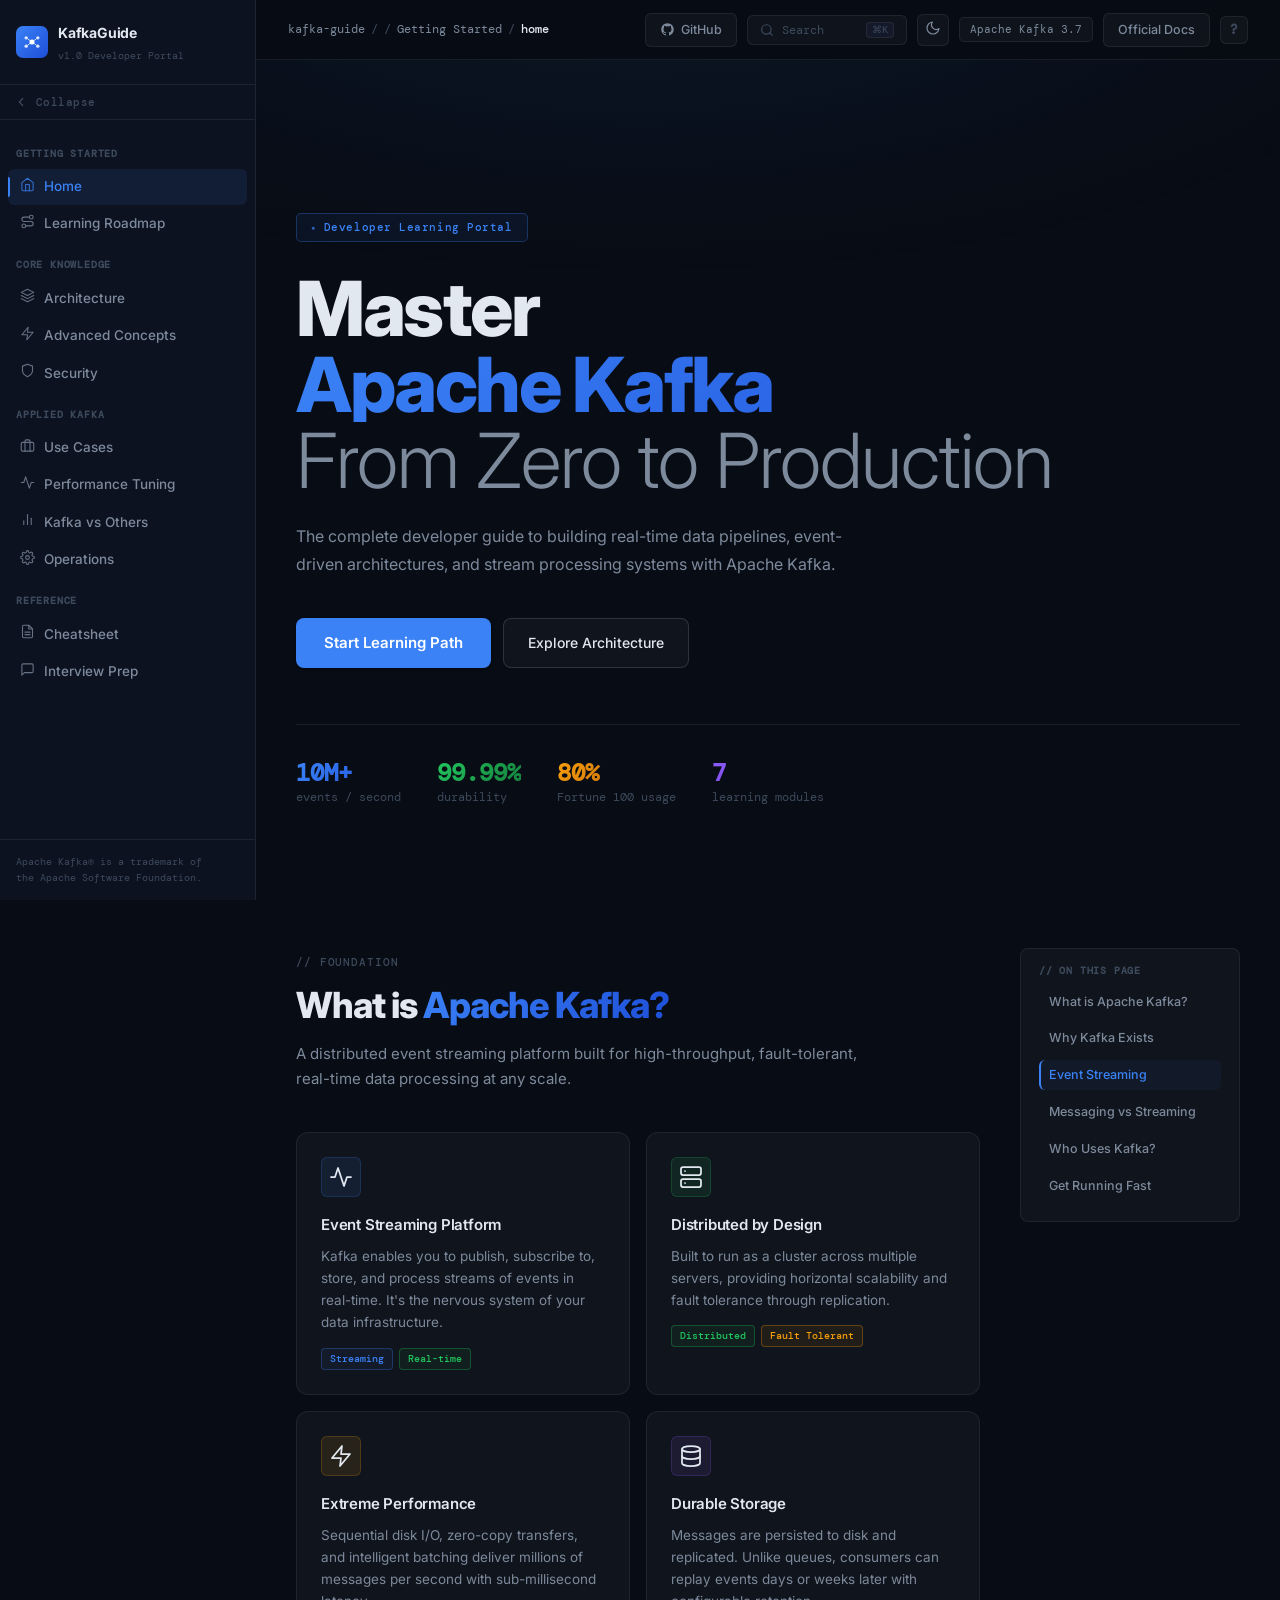
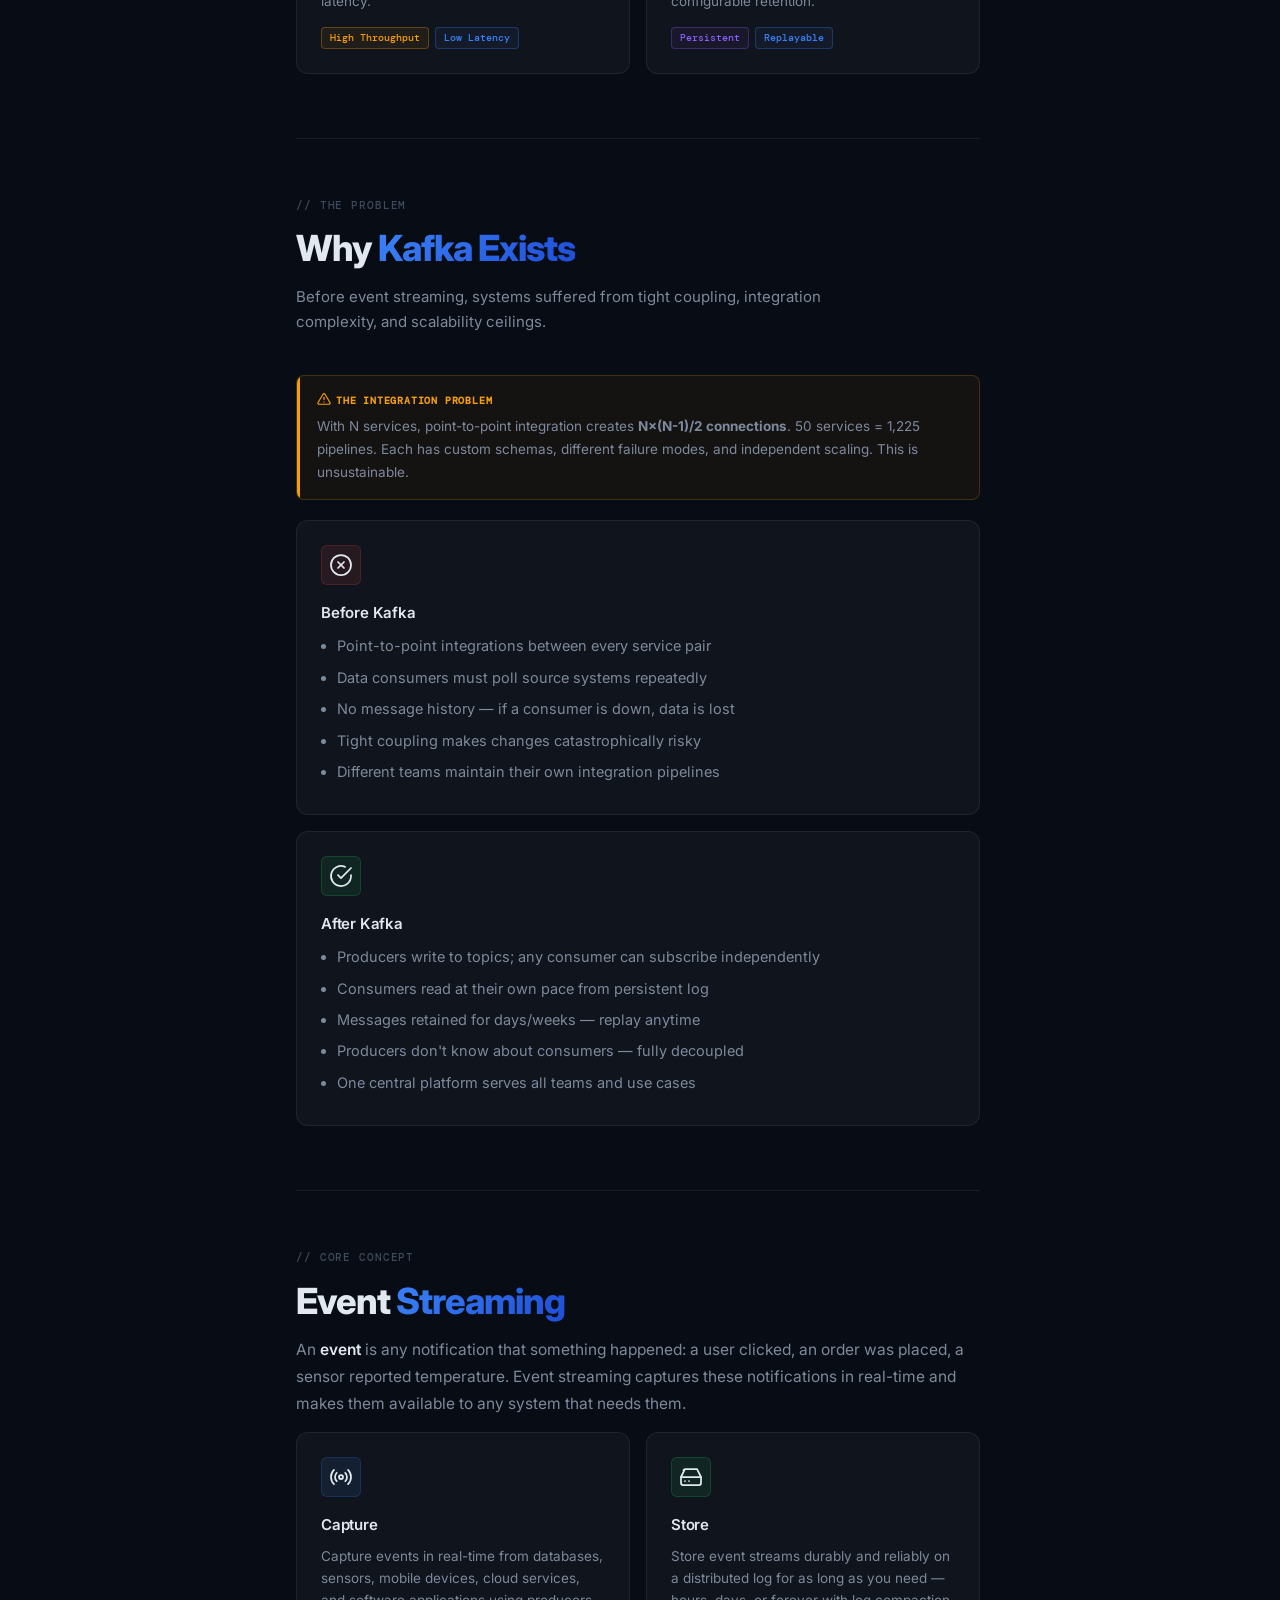
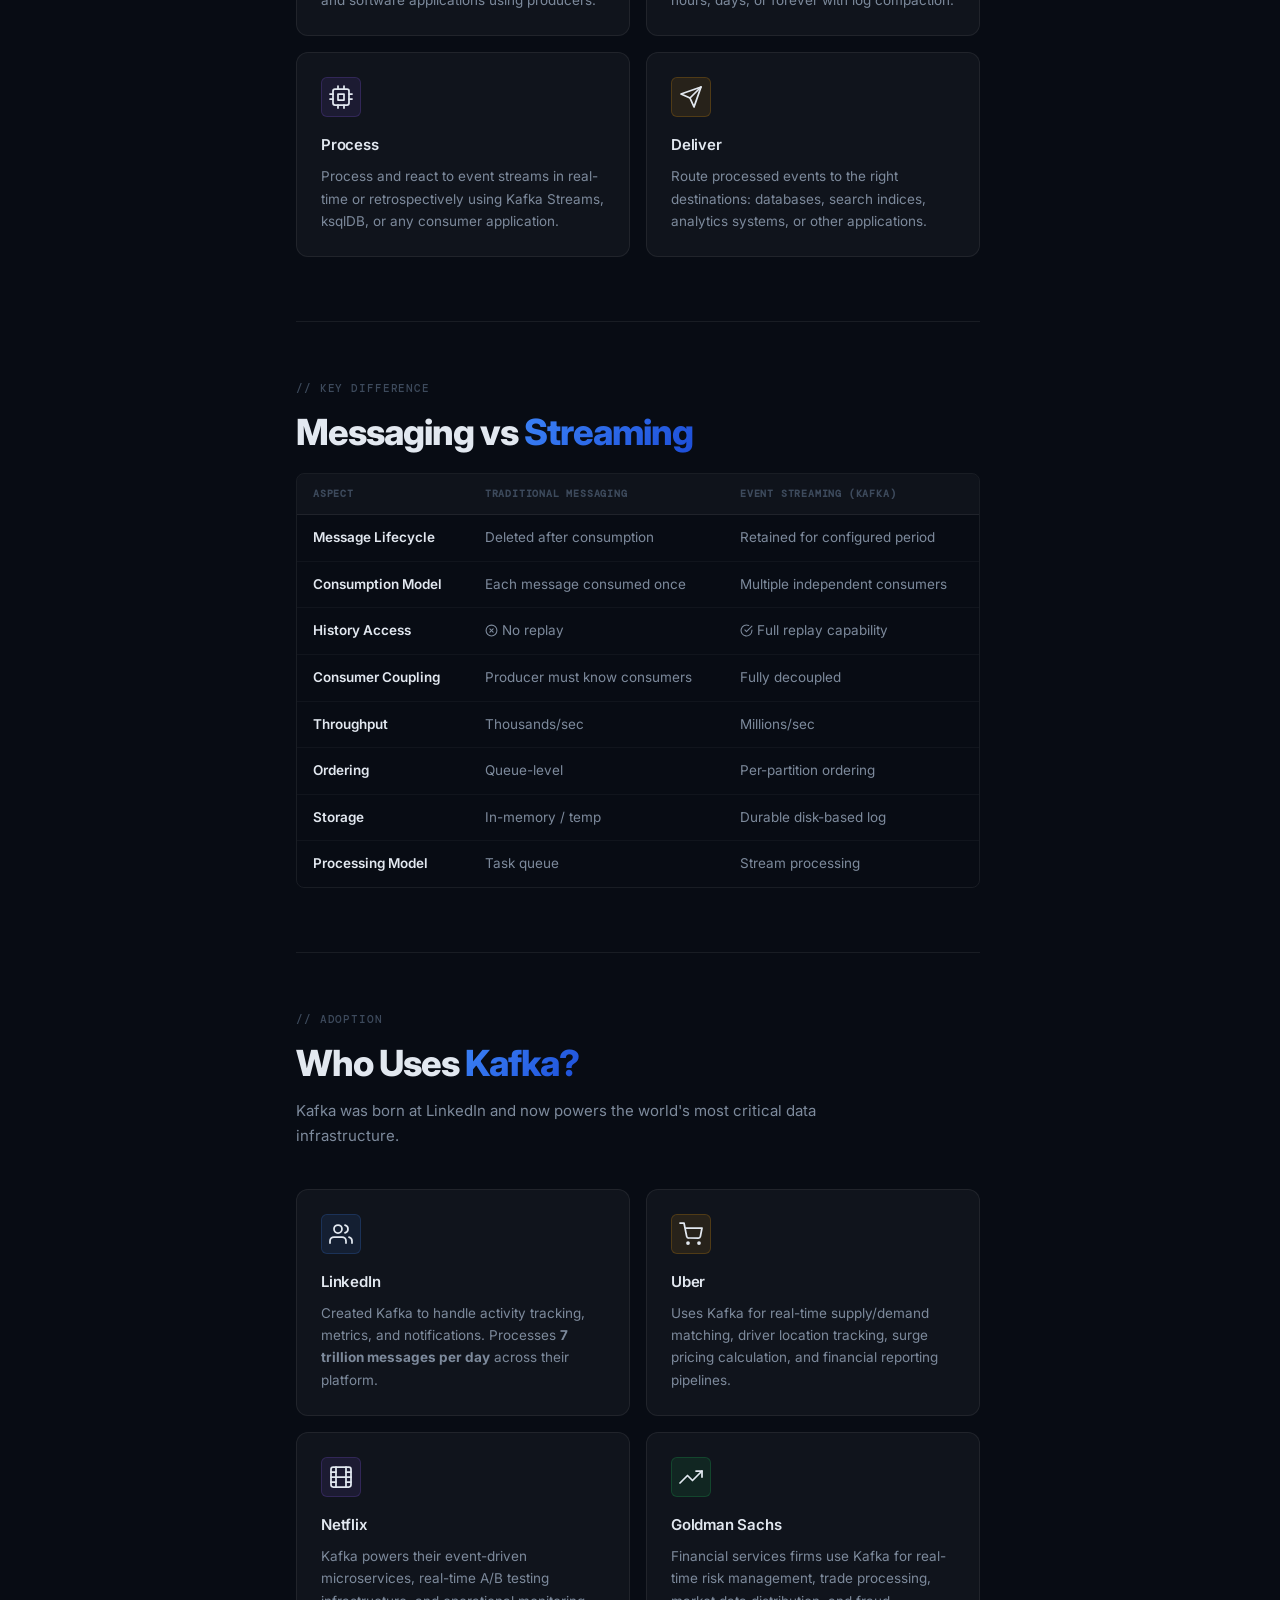
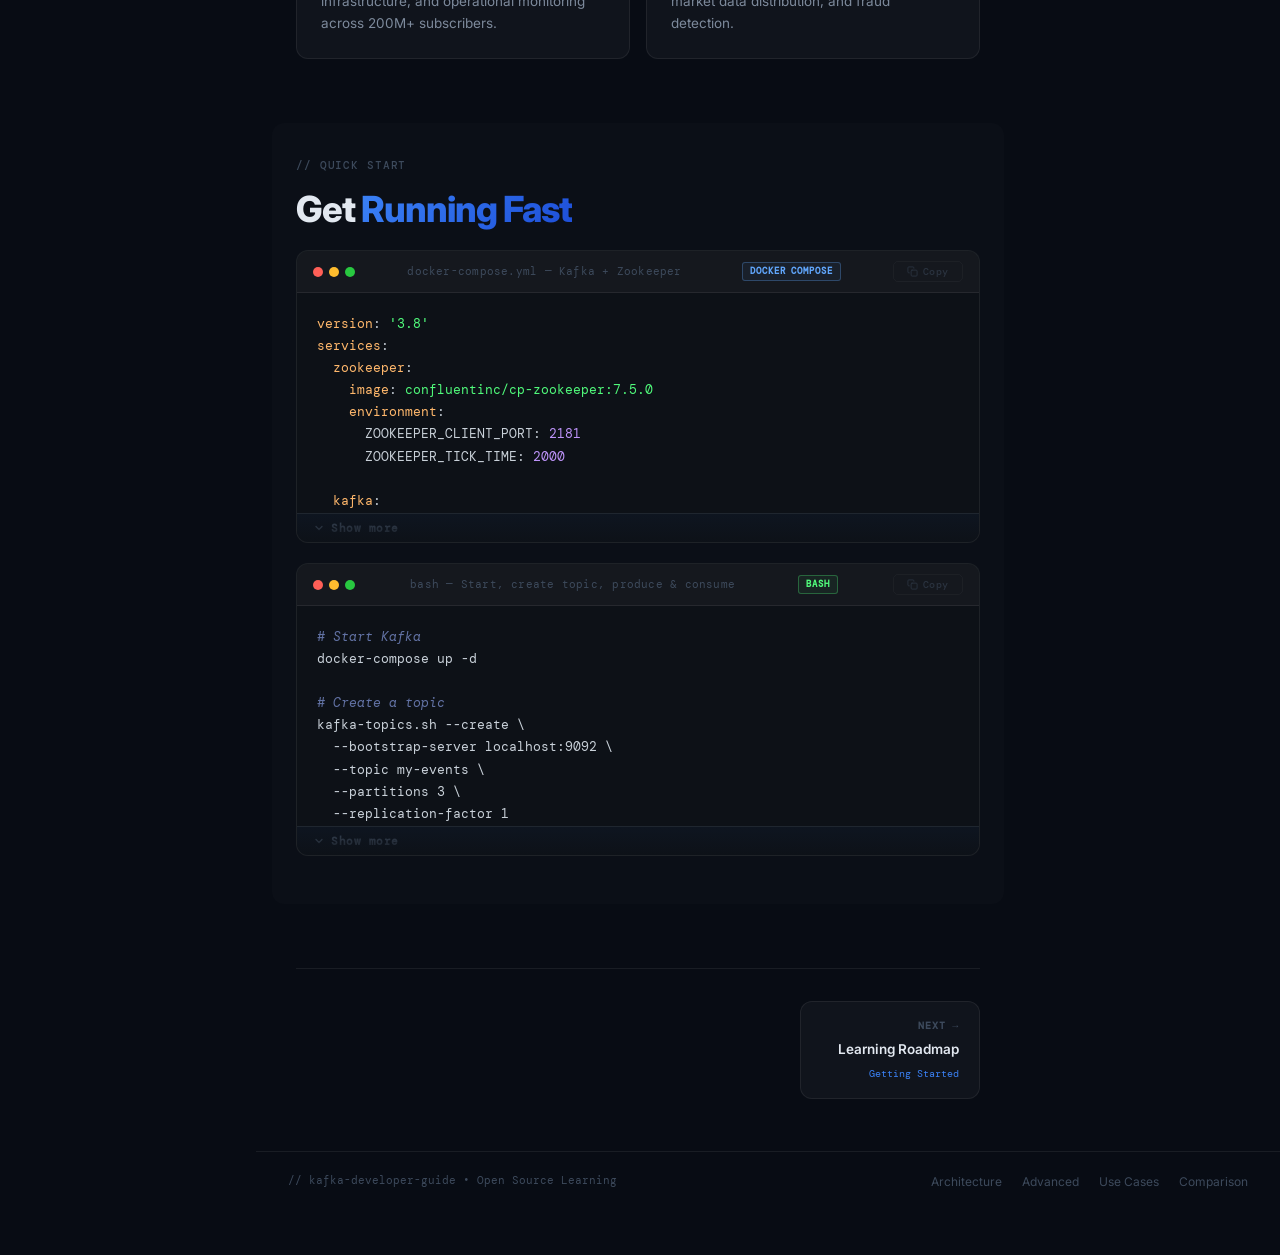
==== commit a7650816: "feat(index): add SVG icons to sidebar nav items" ====
--- a/index.html
+++ b/index.html
@@ -54,42 +54,42 @@
         <nav class="sidebar-nav">
           <div class="nav-section-label">Getting Started</div>
           <a href="index.html" class="nav-item"
-            ><span class="nav-icon"></span> Home</a
+            ><span class="nav-icon"><svg width="16" height="16" viewBox="0 0 24 24" fill="none" stroke="currentColor" stroke-width="1.75" stroke-linecap="round" stroke-linejoin="round" aria-hidden="true"><path d="M3 9l9-7 9 7v11a2 2 0 0 1-2 2H5a2 2 0 0 1-2-2z"/><polyline points="9 22 9 12 15 12 15 22"/></svg></span> Home</a
           >
           <a href="roadmap.html" class="nav-item"
-            ><span class="nav-icon"></span> Learning Roadmap</a
+            ><span class="nav-icon"><svg width="16" height="16" viewBox="0 0 24 24" fill="none" stroke="currentColor" stroke-width="1.75" stroke-linecap="round" stroke-linejoin="round" aria-hidden="true"><polygon points="3 11 22 2 13 21 11 13 3 11"/></svg></span> Learning Roadmap</a
           >
           <div class="nav-section-label">Core Knowledge</div>
           <a href="architecture.html" class="nav-item"
-            ><span class="nav-icon"></span> Architecture</a
+            ><span class="nav-icon"><svg width="16" height="16" viewBox="0 0 24 24" fill="none" stroke="currentColor" stroke-width="1.75" stroke-linecap="round" stroke-linejoin="round" aria-hidden="true"><rect x="2" y="3" width="20" height="5" rx="1"/><rect x="2" y="10" width="20" height="5" rx="1"/><rect x="2" y="17" width="20" height="5" rx="1"/></svg></span> Architecture</a
           >
           <a href="advanced.html" class="nav-item"
-            ><span class="nav-icon"></span> Advanced Concepts</a
+            ><span class="nav-icon"><svg width="16" height="16" viewBox="0 0 24 24" fill="none" stroke="currentColor" stroke-width="1.75" stroke-linecap="round" stroke-linejoin="round" aria-hidden="true"><rect x="4" y="4" width="16" height="16" rx="2"/><rect x="9" y="9" width="6" height="6"/><line x1="9" y1="1" x2="9" y2="4"/><line x1="15" y1="1" x2="15" y2="4"/><line x1="9" y1="20" x2="9" y2="23"/><line x1="15" y1="20" x2="15" y2="23"/><line x1="20" y1="9" x2="23" y2="9"/><line x1="20" y1="14" x2="23" y2="14"/><line x1="1" y1="9" x2="4" y2="9"/><line x1="1" y1="14" x2="4" y2="14"/></svg></span> Advanced Concepts</a
           >
           <a href="security.html" class="nav-item"
-            ><span class="nav-icon"></span> Security</a
+            ><span class="nav-icon"><svg width="16" height="16" viewBox="0 0 24 24" fill="none" stroke="currentColor" stroke-width="1.75" stroke-linecap="round" stroke-linejoin="round" aria-hidden="true"><path d="M12 22s8-4 8-10V5l-8-3-8 3v7c0 6 8 10 8 10z"/></svg></span> Security</a
           >
           <div class="nav-section-label">Applied Kafka</div>
           <a href="usecases.html" class="nav-item"
-            ><span class="nav-icon"></span> Use Cases</a
+            ><span class="nav-icon"><svg width="16" height="16" viewBox="0 0 24 24" fill="none" stroke="currentColor" stroke-width="1.75" stroke-linecap="round" stroke-linejoin="round" aria-hidden="true"><circle cx="12" cy="12" r="10"/><circle cx="12" cy="12" r="6"/><circle cx="12" cy="12" r="2"/></svg></span> Use Cases</a
           >
           <a href="performance.html" class="nav-item"
-            ><span class="nav-icon"></span> Performance Tuning</a
+            ><span class="nav-icon"><svg width="16" height="16" viewBox="0 0 24 24" fill="none" stroke="currentColor" stroke-width="1.75" stroke-linecap="round" stroke-linejoin="round" aria-hidden="true"><polygon points="13 2 3 14 12 14 11 22 21 10 12 10 13 2"/></svg></span> Performance Tuning</a
           >
           <a href="comparison.html" class="nav-item"
-            ><span class="nav-icon"></span> Kafka vs Others</a
+            ><span class="nav-icon"><svg width="16" height="16" viewBox="0 0 24 24" fill="none" stroke="currentColor" stroke-width="1.75" stroke-linecap="round" stroke-linejoin="round" aria-hidden="true"><line x1="18" y1="20" x2="18" y2="10"/><line x1="12" y1="20" x2="12" y2="4"/><line x1="6" y1="20" x2="6" y2="14"/></svg></span> Kafka vs Others</a
           >
           <a href="operations.html" class="nav-item"
-            ><span class="nav-icon"></span> Operations<span class="nav-badge"
+            ><span class="nav-icon"><svg width="16" height="16" viewBox="0 0 24 24" fill="none" stroke="currentColor" stroke-width="1.75" stroke-linecap="round" stroke-linejoin="round" aria-hidden="true"><circle cx="12" cy="12" r="3"/><path d="M19.07 4.93a10 10 0 0 1 0 14.14M4.93 4.93a10 10 0 0 0 0 14.14"/></svg></span> Operations<span class="nav-badge"
               >NEW</span
             ></a
           >
           <div class="nav-section-label">Reference</div>
           <a href="cheatsheet.html" class="nav-item"
-            ><span class="nav-icon"></span> Cheatsheet</a
+            ><span class="nav-icon"><svg width="16" height="16" viewBox="0 0 24 24" fill="none" stroke="currentColor" stroke-width="1.75" stroke-linecap="round" stroke-linejoin="round" aria-hidden="true"><path d="M14 2H6a2 2 0 0 0-2 2v16a2 2 0 0 0 2 2h12a2 2 0 0 0 2-2V8z"/><polyline points="14 2 14 8 20 8"/><line x1="16" y1="13" x2="8" y2="13"/><line x1="16" y1="17" x2="8" y2="17"/></svg></span> Cheatsheet</a
           >
           <a href="interview.html" class="nav-item"
-            ><span class="nav-icon"></span> Interview Prep<span
+            ><span class="nav-icon"><svg width="16" height="16" viewBox="0 0 24 24" fill="none" stroke="currentColor" stroke-width="1.75" stroke-linecap="round" stroke-linejoin="round" aria-hidden="true"><path d="M21 15a2 2 0 0 1-2 2H7l-4 4V5a2 2 0 0 1 2-2h14a2 2 0 0 1 2 2z"/></svg></span> Interview Prep<span
               class="nav-badge"
               >NEW</span
             ></a
--- a/css/style.css
+++ b/css/style.css
@@ -558,13 +558,13 @@
 /* MISC */
 .section-divider { height: 1px; background: var(--border); margin: 52px 0; }
 .content-section { margin-bottom: 64px; }
-h2 { font-size: clamp(20px, 2.8vw, 28px); font-weight: 700; letter-spacing: -0.7px; margin-bottom: 14px; }
+h2 { font-size: clamp(22px, 3.2vw, 34px); font-weight: 700; letter-spacing: -0.7px; margin-bottom: 14px; }
 h3 { font-size: 18px; font-weight: 600; margin-bottom: 10px; letter-spacing: -0.3px; }
 h4 { font-size: 11px; font-weight: 700; margin-bottom: 8px; color: var(--text-muted); font-family: var(--font-mono); text-transform: uppercase; letter-spacing: 0.08em; }
-p { font-size: 14.5px; line-height: 1.75; color: var(--text-secondary); margin-bottom: 14px; font-weight: 400; }
+p { font-size: 15.5px; line-height: 1.75; color: var(--text-secondary); margin-bottom: 14px; font-weight: 400; }
 p strong { color: var(--text-primary); font-weight: 600; }
 ul, ol { padding-left: 18px; margin-bottom: 14px; }
-li { font-size: 13.5px; line-height: 1.75; color: var(--text-secondary); margin-bottom: 6px; }
+li { font-size: 14.5px; line-height: 1.75; color: var(--text-secondary); margin-bottom: 6px; }
 li strong { color: var(--text-primary); }
 a { color: var(--accent-cyan); text-decoration: none; transition: var(--transition); }
 a:hover { color: #60a5fa; }
@@ -1572,3 +1572,82 @@
 
 /* UX26 — Hero secondary button visual pull */
 .hero .btn-secondary { border-color: var(--border-bright); }
+
+/* ══════════════════════════════════════════
+   LAYOUT IMPROVEMENTS
+   ══════════════════════════════════════════ */
+
+/* Dark mode card hover shadow */
+.card:hover { box-shadow: 0 4px 20px rgba(0,0,0,0.45), 0 1px 4px rgba(0,0,0,0.3); }
+[data-theme="light"] .card:hover { box-shadow: 0 4px 12px rgba(0,0,0,0.1), 0 0 0 1px rgba(37,99,235,0.2); }
+
+/* Sticky table headers removed — position:sticky breaks inside overflow-x:auto wrappers */
+
+/* Tablet breakpoint: cards-grid-3 shows 2 cols between 601–900px */
+@media (max-width: 900px) and (min-width: 601px) {
+  .cards-grid-3 { grid-template-columns: repeat(2, 1fr); }
+}
+
+/* Alternating section backgrounds for visual rhythm */
+.content-section:nth-child(even) {
+  background: rgba(255,255,255,0.015);
+  border-radius: var(--radius-lg);
+  padding: 28px 24px;
+  margin-left: -24px;
+  margin-right: -24px;
+}
+[data-theme="light"] .content-section:nth-child(even) {
+  background: rgba(0,0,0,0.018);
+}
+
+/* .yes / .no / .partial with icon spacing */
+td.yes, td.no, td.partial {
+  display: table-cell;
+  white-space: nowrap;
+}
+td.yes svg, td.no svg, td.partial svg {
+  display: inline-block;
+  vertical-align: -3px;
+  margin-right: 4px;
+  flex-shrink: 0;
+}
+
+/* Code block expand/collapse */
+.code-collapsible pre { max-height: 220px; overflow: hidden; transition: max-height 0.4s cubic-bezier(0.4,0,0.2,1); }
+.code-collapsible.expanded pre { max-height: 2000px; }
+.code-expand-btn {
+  display: flex;
+  align-items: center;
+  gap: 6px;
+  width: 100%;
+  padding: 7px 16px;
+  background: rgba(59,130,246,0.04);
+  border: none;
+  border-top: 1px solid var(--border);
+  border-radius: 0 0 var(--radius-lg) var(--radius-lg);
+  color: var(--text-muted);
+  font-size: 11px;
+  font-family: var(--font-mono);
+  font-weight: 600;
+  letter-spacing: 0.05em;
+  cursor: pointer;
+  transition: var(--transition);
+}
+.code-expand-btn:hover { color: var(--accent-cyan); background: rgba(59,130,246,0.08); }
+.code-expand-btn svg { transition: transform 0.3s ease; }
+.code-collapsible.expanded .code-expand-btn svg { transform: rotate(180deg); }
+[data-theme="light"] .code-expand-btn { background: rgba(0,0,0,0.03); }
+[data-theme="light"] .code-expand-btn:hover { background: rgba(37,99,235,0.06); color: var(--accent-cyan); }
+
+/* Language badge colored indicator dot */
+.lang-dot {
+  display: inline-block;
+  width: 7px;
+  height: 7px;
+  border-radius: 50%;
+  margin-right: 5px;
+  vertical-align: 1px;
+  flex-shrink: 0;
+}
+.lang-dot-go     { background: #00acd7; }
+.lang-dot-python { background: #f7ca18; }
